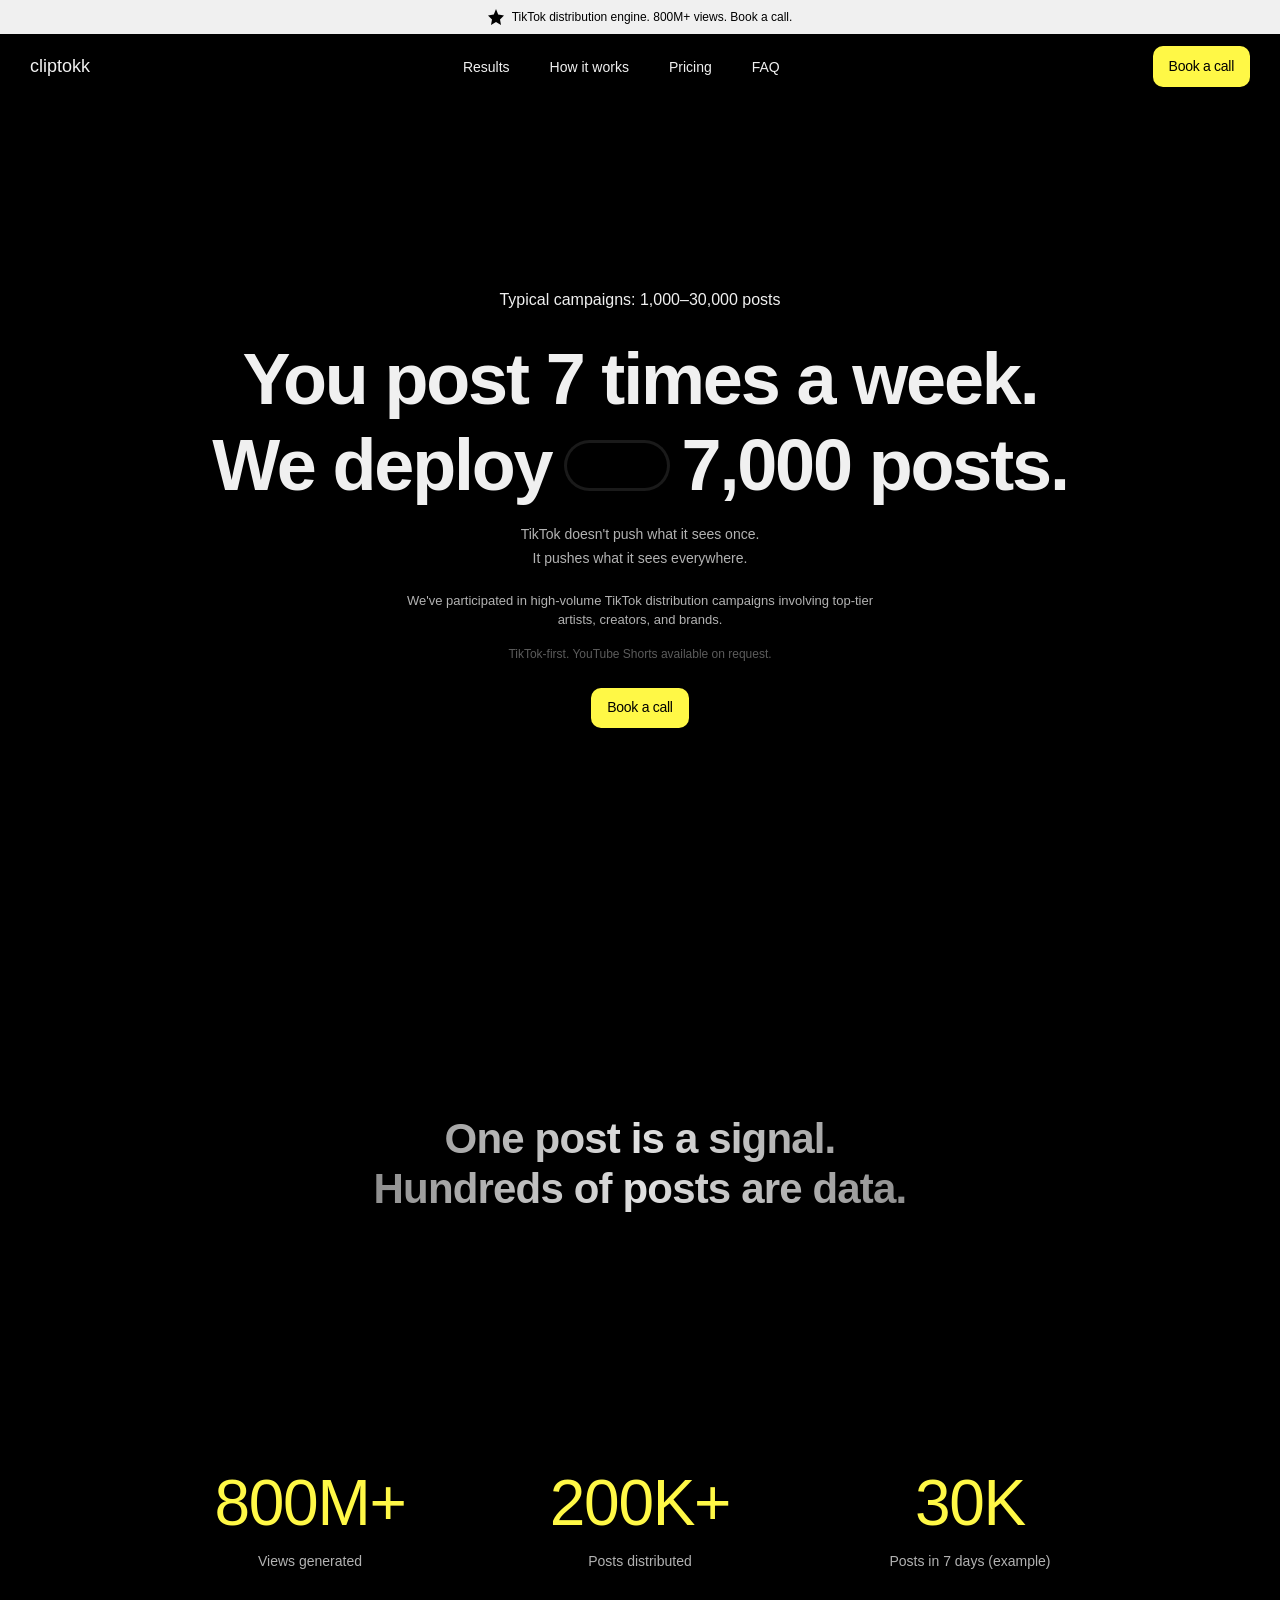
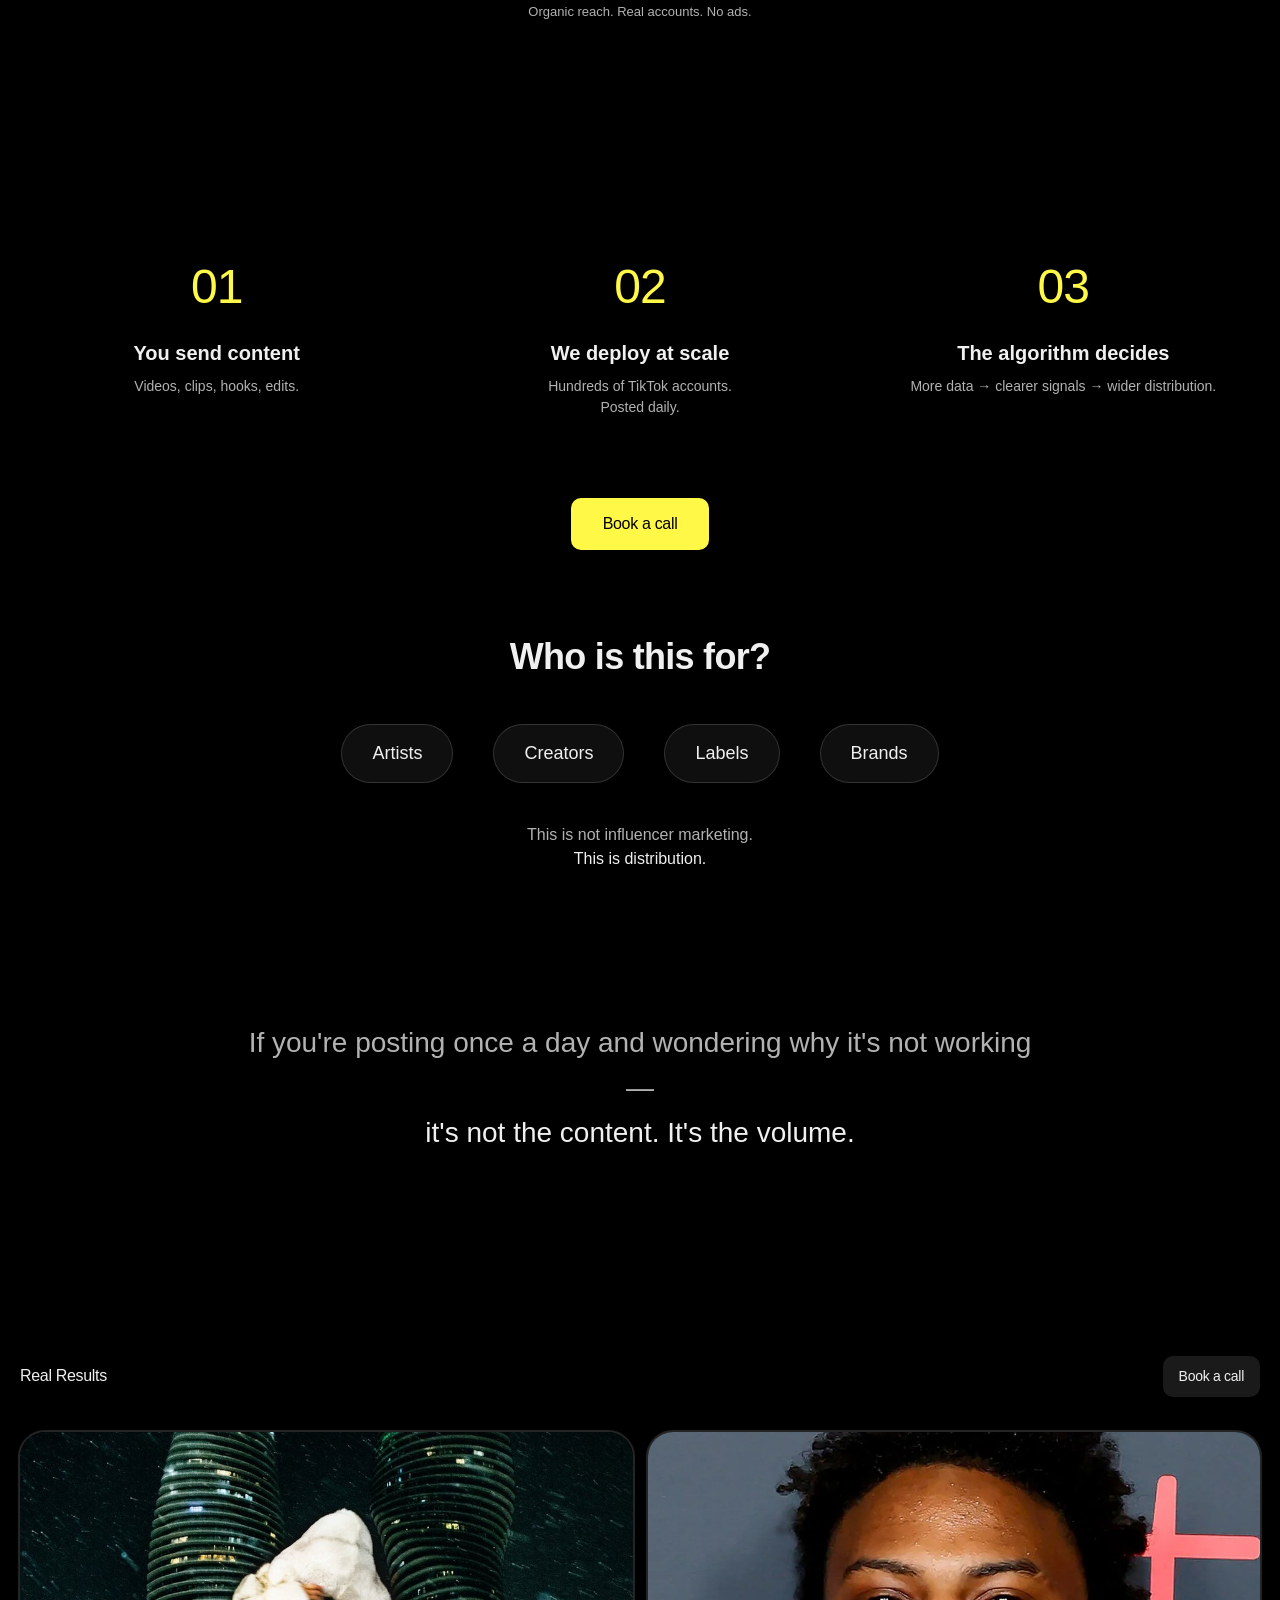
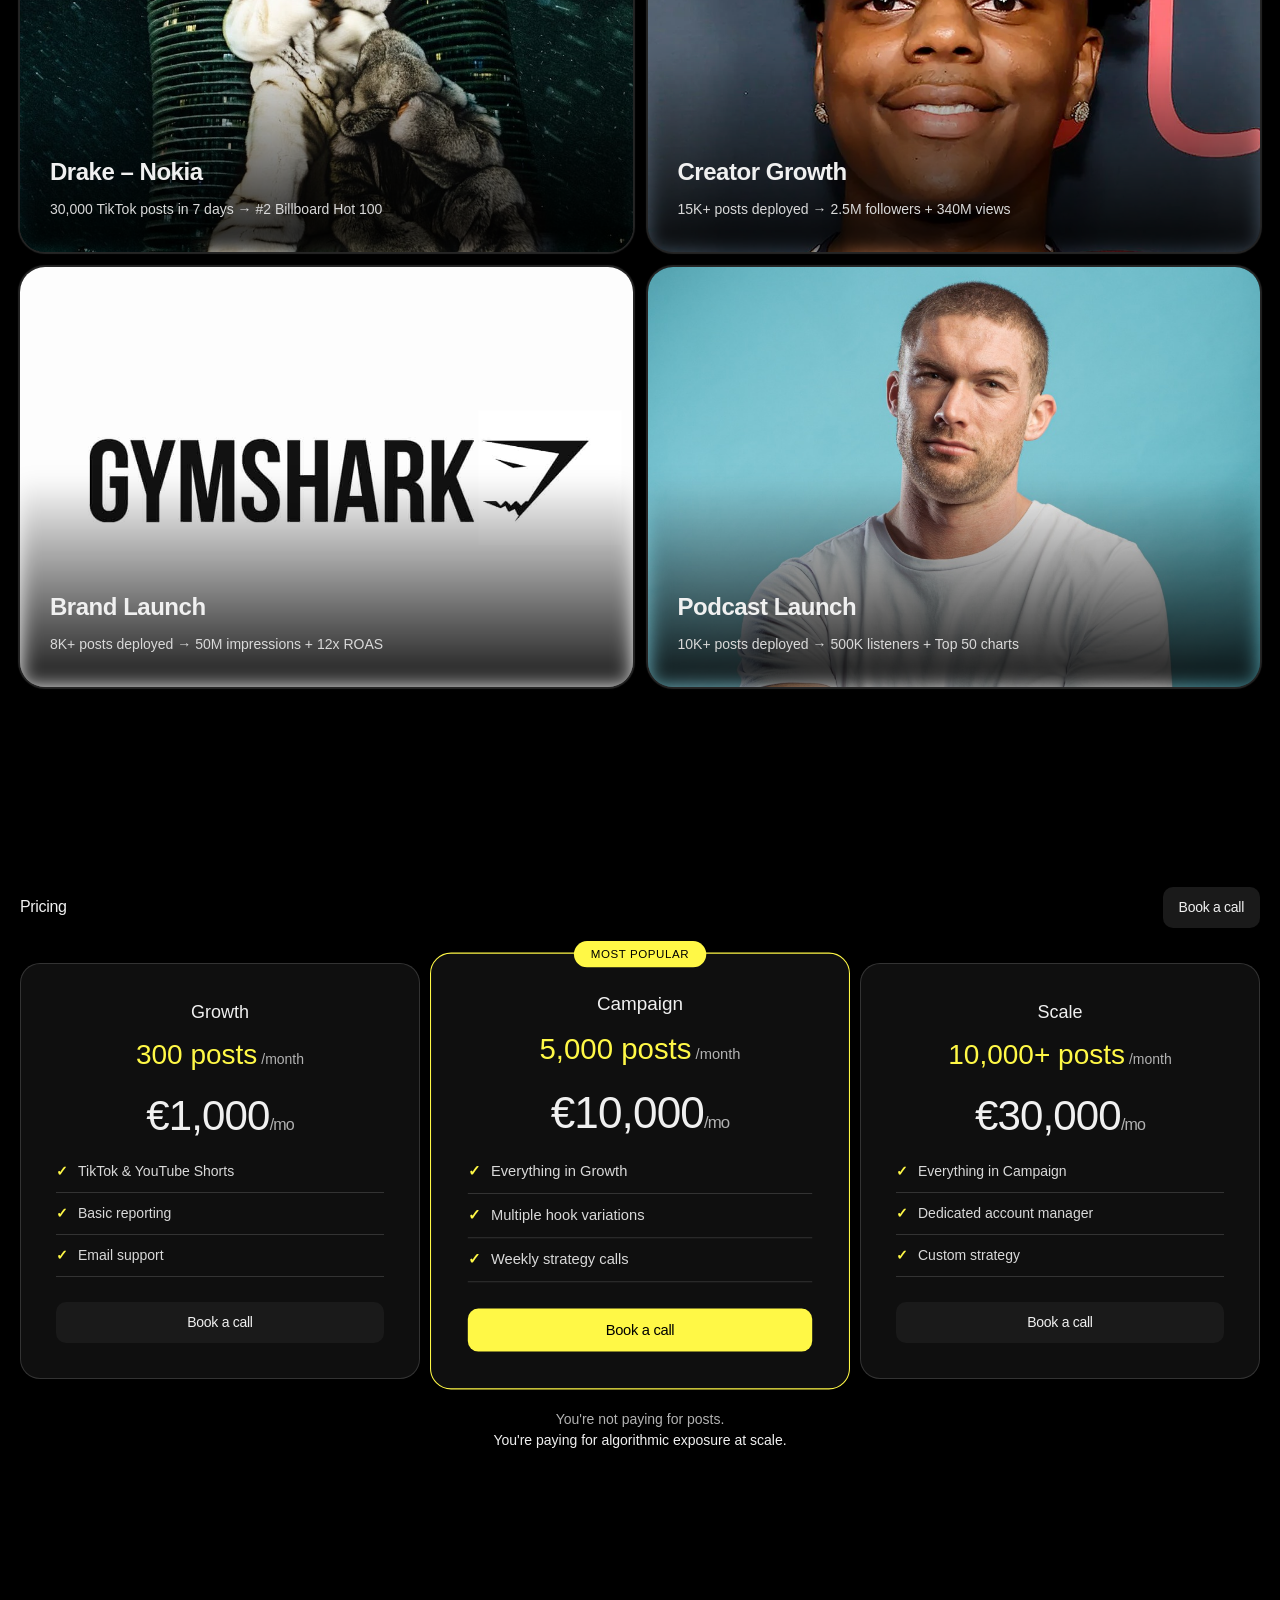
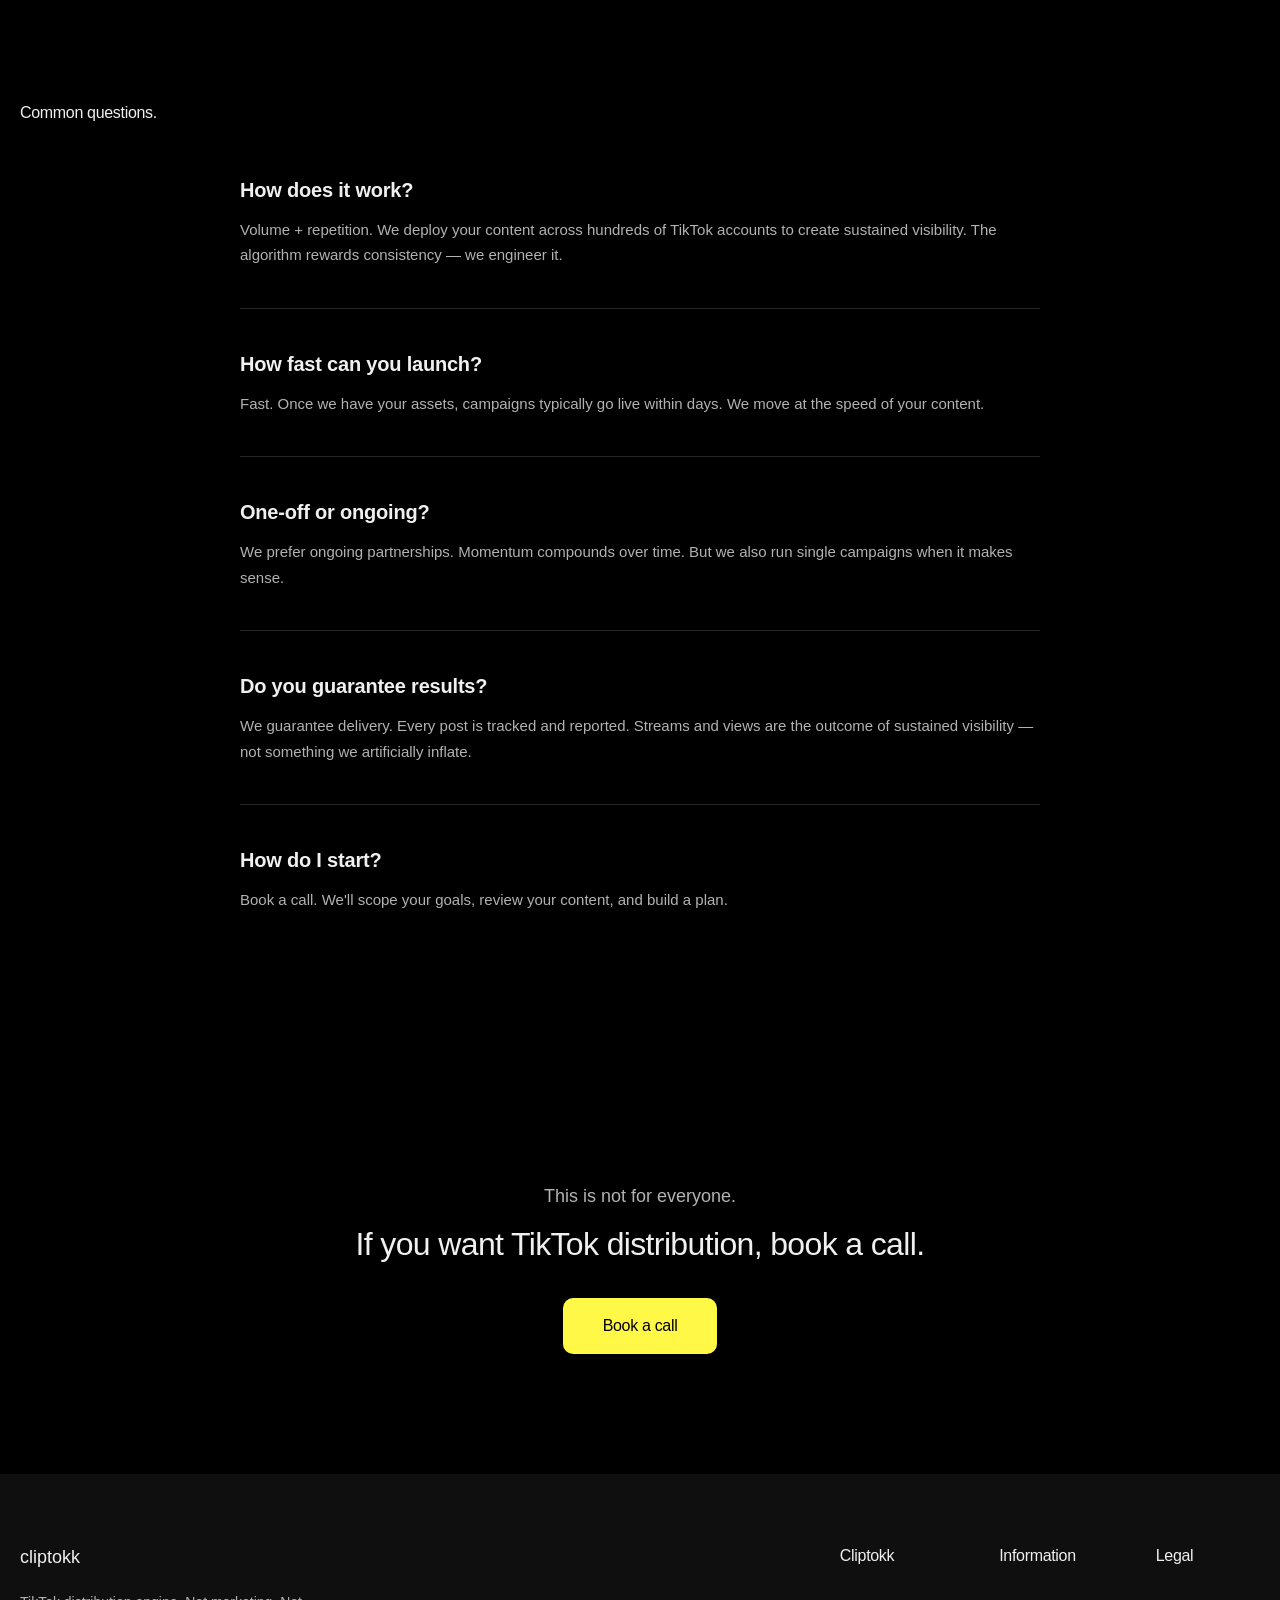
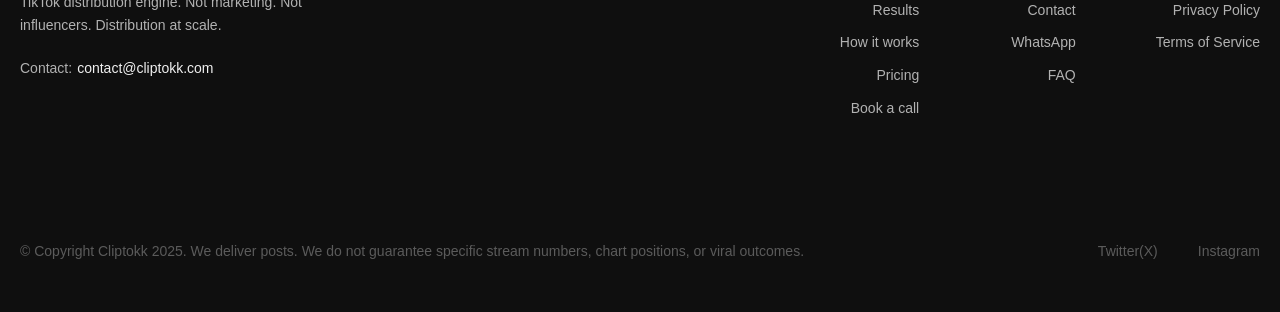
==== index.html @ 8b590173 "Fix z-index issue with Book a Call button overlapping videos Added position: relative and z-index: 1" ====
<!DOCTYPE html>
<html lang="en">
<head>
    <meta charset="UTF-8">
    <meta name="viewport" content="width=device-width, initial-scale=1.0">
    <title>Cliptokk - TikTok Distribution Engine</title>
    <meta name="description" content="Cliptokk is a TikTok distribution engine. Not marketing. Not influencers. Distribution at scale. 200K+ posts distributed, 800M+ views generated.">

    <!-- Fonts - Geist -->
    <style>
        @font-face {
            font-family: "Geist Light";
            src: url("https://framerusercontent.com/assets/ObHd87mRvO85IHJnsf4G2lQNqbM.woff2");
            font-display: swap;
            font-style: normal;
            font-weight: 300
        }
        @font-face {
            font-family: "Geist Regular";
            src: url("https://framerusercontent.com/assets/fmgcvoo7Pvi75XN7wkBOp5g4i4s.woff2");
            font-display: swap;
            font-style: normal;
            font-weight: 400
        }
        @font-face {
            font-family: "Geist SemiBold";
            src: url("https://framerusercontent.com/assets/AsR3mvOFEzx32e1r910gRJOHeyY.woff2");
            font-display: swap;
            font-style: normal;
            font-weight: 600
        }
        @font-face {
            font-family: "Geist Medium";
            src: url("https://framerusercontent.com/assets/dNqH0c4qjo3RGmYZnJknwKtT0.woff2");
            font-display: swap
        }
    </style>

    <style>
        :root {
            --accent: #FFF846;
            --white: #f0f0f0;
            --gray: #b2b2b2;
            --gray-light: #d9d9d9;
            --gray-dark: #5b5b5b;
            --dark: #000;
            --dark-card: #0f0f0f;
            --dark-nav: rgba(31, 31, 31, 0.6);
            --dark-border: rgba(255, 255, 255, 0.15);
            --dark-hover: #1a1a1a;
        }

        * {
            margin: 0;
            padding: 0;
            box-sizing: border-box;
        }

        html {
            scroll-behavior: smooth;
        }

        body {
            font-family: "Geist Regular", -apple-system, BlinkMacSystemFont, sans-serif;
            background-color: var(--dark);
            color: var(--white);
            line-height: 1.5;
            -webkit-font-smoothing: antialiased;
            overflow-x: hidden;
        }

        /* Custom Scrollbar */
        ::-webkit-scrollbar {
            width: 5px;
        }
        ::-webkit-scrollbar-track {
            background: #000;
        }
        ::-webkit-scrollbar-thumb {
            background: var(--accent);
            border-radius: 50px;
        }

        /* Announcement Bar */
        .announcement-bar {
            background-color: var(--white);
            color: var(--dark);
            padding: 8px 20px;
            font-size: 12px;
            text-align: center;
            font-family: "Geist Regular", sans-serif;
            display: flex;
            align-items: center;
            justify-content: center;
            gap: 8px;
            overflow: hidden;
        }
        .announcement-bar svg {
            width: 16px;
            height: 16px;
        }

        /* Navigation */
        .navbar {
            position: fixed;
            top: 0;
            left: 0;
            right: 0;
            z-index: 100;
            background: #000;
        }

        .nav-container {
            display: flex;
            align-items: center;
            justify-content: space-between;
            max-width: 1260px;
            margin: 0 auto;
            padding: 12px 20px;
        }

        .logo {
            display: flex;
            align-items: center;
            gap: 8px;
            text-decoration: none;
            color: var(--white);
            font-family: "Geist SemiBold", sans-serif;
            font-size: 18px;
        }

        .nav-links {
            display: flex;
            align-items: center;
            gap: 8px;
            list-style: none;
        }

        .nav-links a {
            color: var(--white);
            text-decoration: none;
            font-size: 14px;
            font-family: "Geist Regular", sans-serif;
            padding: 8px 16px;
            border-radius: 12px;
            transition: background 0.3s;
        }

        .nav-links a:hover {
            background: rgba(255, 255, 255, 0.1);
        }

        .nav-buttons {
            display: flex;
            gap: 8px;
        }

        .btn {
            display: inline-flex;
            align-items: center;
            justify-content: center;
            gap: 8px;
            padding: 10px 16px;
            border-radius: 10px;
            font-size: 14px;
            font-family: "Geist SemiBold", sans-serif;
            text-decoration: none;
            transition: all 0.3s;
            cursor: pointer;
            border: none;
            letter-spacing: -0.02em;
        }

        .btn-white {
            background: var(--white);
            color: var(--dark);
        }
        .btn-white:hover {
            box-shadow: 0 0 1px 3px rgba(255, 255, 255, 0.3);
        }

        .btn-accent {
            background: var(--accent);
            color: var(--dark);
        }
        .btn-accent:hover {
            box-shadow: 0 0 1px 3px rgba(255, 248, 70, 0.3);
        }

        .btn-dark {
            background: var(--dark-hover);
            color: var(--white);
        }
        .btn-dark:hover {
            box-shadow: 0 0 0 2px rgba(178, 178, 178, 0.2);
        }

        /* Hero Section */
        .hero {
            min-height: 100vh;
            display: flex;
            flex-direction: column;
            align-items: center;
            justify-content: center;
            text-align: center;
            padding: 120px 20px 0;
            position: relative;
            overflow: hidden;
        }

        .hero-bg {
            position: absolute;
            top: 0;
            left: 0;
            right: 0;
            height: 100vh;
            z-index: -1;
            overflow: hidden;
        }

        .hero-bg img {
            width: 100%;
            height: 100%;
            object-fit: cover;
        }

        .hero-badge {
            display: inline-flex;
            align-items: center;
            gap: 8px;
            padding: 8px 16px 10px;
            background: rgba(0, 0, 0, 0.4);
            backdrop-filter: blur(10px);
            -webkit-backdrop-filter: blur(10px);
            border-radius: 50px;
            font-size: 16px;
            font-family: "Geist Light", sans-serif;
            color: var(--white);
            margin-bottom: 20px;
        }

        .hero-title {
            display: flex;
            flex-direction: column;
            align-items: center;
            gap: 10px;
            margin-bottom: 20px;
        }

        .hero-title h1 {
            font-size: clamp(40px, 8vw, 72px);
            font-family: "Geist SemiBold", sans-serif;
            font-weight: 600;
            line-height: 1.05;
            letter-spacing: -0.03em;
            color: var(--white);
        }

        .hero-title-row {
            display: flex;
            align-items: center;
            gap: 15px;
        }

        .hero-image-carousel {
            width: 100px;
            height: 45px;
            border-radius: 50px;
            overflow: hidden;
            box-shadow: 0 0 0 3px rgba(255, 255, 255, 0.1);
            position: relative;
        }

        .hero-image-carousel video {
            width: 100%;
            height: 100%;
            object-fit: cover;
        }

        .hero-description {
            font-size: 14px;
            font-family: "Geist Regular", sans-serif;
            color: var(--gray);
            max-width: 500px;
            line-height: 1.7;
            text-align: center;
            margin-bottom: 20px;
        }

        /* Marquee */
        .marquee-container {
            position: absolute;
            bottom: 0;
            left: 0;
            right: 0;
            height: 140px;
            overflow: hidden;
            mask-image: linear-gradient(to right, transparent 0%, black 12.5%, black 87.5%, transparent 100%);
            -webkit-mask-image: linear-gradient(to right, transparent 0%, black 12.5%, black 87.5%, transparent 100%);
        }

        .marquee {
            display: flex;
            gap: 10px;
            animation: marquee 30s linear infinite;
        }

        .marquee img,
        .marquee video {
            height: 120px;
            width: auto;
            border-radius: 10px;
            flex-shrink: 0;
            object-fit: cover;
        }

        @keyframes marquee {
            0% { transform: translateX(0); }
            100% { transform: translateX(-50%); }
        }

        /* Gradient Text Section */
        .gradient-text-section {
            padding: 180px 20px;
            max-width: 600px;
            margin: 0 auto;
            display: flex;
            flex-direction: column;
            gap: 70px;
        }

        .gradient-text {
            font-size: clamp(24px, 4vw, 34px);
            font-family: "Geist SemiBold", sans-serif;
            font-weight: 600;
            line-height: 1.2;
            letter-spacing: -0.02em;
            text-align: center;
            background: linear-gradient(90deg, rgb(139, 139, 139) 0%, rgb(224, 224, 224) 50%, rgb(139, 139, 139) 100%);
            -webkit-background-clip: text;
            -webkit-text-fill-color: transparent;
            background-clip: text;
            opacity: 0;
            transform: scale(0.9);
            transition: all 0.8s ease-out;
        }

        .gradient-text.visible {
            opacity: 1;
            transform: scale(1);
        }

        /* Sections */
        .section {
            padding: 100px 20px 150px;
            max-width: 1300px;
            margin: 0 auto;
        }

        .section-header {
            display: flex;
            justify-content: space-between;
            align-items: center;
            margin-bottom: 35px;
        }

        .section-title {
            font-size: 16px;
            font-family: "Geist Regular", sans-serif;
            font-weight: 400;
            color: var(--white);
            letter-spacing: -0.02em;
        }

        /* Categories Grid */
        .categories-grid {
            display: grid;
            grid-template-columns: repeat(4, 1fr);
            gap: 15px;
        }

        .category-card {
            background: var(--dark-card);
            border-radius: 15px;
            overflow: hidden;
            border: 1px solid var(--dark-border);
            text-decoration: none;
            color: var(--white);
            transition: all 0.3s;
            box-shadow: 0 0 1px 2px rgba(255, 255, 255, 0.15);
            display: flex;
            flex-direction: column;
        }

        .category-card:hover {
            transform: translateY(-5px);
            box-shadow: 0 20px 40px rgba(0, 0, 0, 0.3), 0 0 1px 2px rgba(255, 255, 255, 0.2);
        }

        .category-image {
            width: 100%;
            aspect-ratio: 4/3;
            object-fit: cover;
        }

        .category-content {
            padding: 20px;
        }

        .category-content h4 {
            font-size: 24px;
            font-family: "Geist Medium", sans-serif;
            font-weight: 400;
            margin-bottom: 8px;
            letter-spacing: -0.02em;
        }

        .category-content p {
            font-size: 14px;
            font-family: "Geist Regular", sans-serif;
            color: var(--gray-light);
            line-height: 1.7;
        }

        /* Collections Grid */
        .collections-grid {
            display: grid;
            grid-template-columns: repeat(2, 1fr);
            gap: 15px;
        }

        .collection-card {
            position: relative;
            border-radius: 25px;
            overflow: hidden;
            height: 420px;
            text-decoration: none;
            color: var(--white);
            box-shadow: 0 0 1px 2px rgba(255, 255, 255, 0.15);
            transition: all 0.3s;
            cursor: pointer;
        }

        .collection-card:hover {
            transform: scale(1.02);
        }

        .collection-card img {
            width: 100%;
            height: 100%;
            object-fit: cover;
        }

        .collection-blur {
            position: absolute;
            bottom: 0;
            left: 0;
            right: 0;
            height: 50%;
            background: linear-gradient(180deg, transparent 0%, rgba(0, 0, 0, 0.9) 100%);
            filter: blur(10px);
        }

        .collection-overlay {
            position: absolute;
            bottom: 0;
            left: 0;
            right: 0;
            padding: 30px;
            z-index: 1;
        }

        .collection-overlay h3 {
            font-size: 24px;
            font-family: "Geist SemiBold", sans-serif;
            font-weight: 600;
            margin-bottom: 8px;
            letter-spacing: -0.02em;
        }

        .collection-overlay p {
            font-size: 14px;
            font-family: "Geist Regular", sans-serif;
            color: var(--gray-light);
            line-height: 1.7;
        }

        .collection-arrow {
            position: absolute;
            top: 20px;
            right: 20px;
            width: 50px;
            height: 50px;
            background: rgba(0, 0, 0, 0.05);
            backdrop-filter: blur(30px);
            -webkit-backdrop-filter: blur(30px);
            border-radius: 50%;
            display: flex;
            align-items: center;
            justify-content: center;
            opacity: 0;
            transform: translateX(-10px);
            transition: all 0.3s;
            z-index: 2;
        }

        .collection-card:hover .collection-arrow {
            opacity: 1;
            transform: translateX(0);
        }

        /* Footer */
        .footer {
            padding: 70px 20px 50px;
            background: #0f0f0f;
        }

        .footer-container {
            max-width: 1260px;
            margin: 0 auto;
        }

        .footer-top {
            display: flex;
            justify-content: space-between;
            flex-wrap: wrap;
            gap: 50px;
            margin-bottom: 120px;
        }

        .footer-brand {
            max-width: 300px;
        }

        .footer-brand p {
            color: var(--gray);
            font-size: 14px;
            font-family: "Geist Regular", sans-serif;
            margin-top: 20px;
            line-height: 1.7;
        }

        .footer-curated {
            display: flex;
            align-items: center;
            gap: 5px;
            margin-top: 20px;
            font-size: 14px;
            color: var(--gray);
        }

        .footer-curated a {
            color: var(--white);
            text-decoration: none;
        }

        .footer-links {
            display: flex;
            gap: 80px;
        }

        .footer-col h5 {
            font-size: 16px;
            font-family: "Geist Regular", sans-serif;
            font-weight: 400;
            margin-bottom: 30px;
            color: var(--white);
            letter-spacing: -0.02em;
        }

        .footer-col ul {
            list-style: none;
            display: flex;
            flex-direction: column;
            align-items: flex-end;
            gap: 8px;
        }

        .footer-col ul a {
            color: var(--gray);
            text-decoration: none;
            font-size: 14px;
            font-family: "Geist Regular", sans-serif;
            transition: color 0.3s;
            line-height: 1.7;
        }

        .footer-col ul a:hover {
            color: var(--white);
        }

        .footer-bottom {
            display: flex;
            justify-content: space-between;
            align-items: center;
            flex-wrap: wrap;
            gap: 20px;
        }

        .footer-bottom p {
            color: var(--gray-dark);
            font-size: 14px;
            font-family: "Geist Regular", sans-serif;
        }

        .social-links {
            display: flex;
            gap: 40px;
        }

        .social-links a {
            color: var(--gray-dark);
            text-decoration: none;
            font-size: 14px;
            font-family: "Geist Regular", sans-serif;
            transition: color 0.3s;
        }

        .social-links a:hover {
            color: var(--white);
        }

        /* Why Volume Section */
        .why-volume {
            text-align: center;
            margin-bottom: 60px;
        }

        .why-title {
            font-size: clamp(28px, 4vw, 42px);
            font-family: "Geist SemiBold", sans-serif;
            color: var(--white);
            margin-bottom: 20px;
            letter-spacing: -0.02em;
        }

        .why-subtitle {
            font-size: 16px;
            font-family: "Geist Regular", sans-serif;
            color: var(--gray);
            max-width: 600px;
            margin: 0 auto;
            line-height: 1.7;
        }

        .process-steps {
            display: grid;
            grid-template-columns: repeat(3, 1fr);
            gap: 30px;
            margin-bottom: 30px;
        }

        .process-step {
            text-align: center;
            padding: 30px;
        }

        .process-number {
            font-size: 48px;
            font-family: "Geist SemiBold", sans-serif;
            color: var(--accent);
            margin-bottom: 15px;
            letter-spacing: -0.02em;
        }

        .process-step h3 {
            font-size: 20px;
            font-family: "Geist SemiBold", sans-serif;
            color: var(--white);
            margin-bottom: 8px;
        }

        .process-step p {
            font-size: 14px;
            font-family: "Geist Regular", sans-serif;
            color: var(--gray);
        }

        .platforms-deliver {
            display: grid;
            grid-template-columns: 1fr 1fr;
            gap: 20px;
            margin-top: 30px;
        }

        .platform-box, .deliver-box {
            background: var(--dark-card);
            border: 1px solid var(--dark-border);
            border-radius: 20px;
            padding: 35px;
        }

        .box-label {
            font-size: 11px;
            font-family: "Geist Medium", sans-serif;
            color: var(--accent);
            text-transform: uppercase;
            letter-spacing: 0.15em;
            margin-bottom: 15px;
        }

        .platform-box h3, .deliver-box h3 {
            font-size: 22px;
            font-family: "Geist SemiBold", sans-serif;
            color: var(--white);
            margin-bottom: 10px;
            letter-spacing: -0.01em;
        }

        .platform-box p {
            font-size: 14px;
            font-family: "Geist Regular", sans-serif;
            color: var(--gray);
        }

        .deliver-items {
            margin-top: 20px;
        }

        .deliver-item {
            padding: 15px 0;
            border-bottom: 1px solid var(--dark-border);
        }

        .deliver-item:last-child {
            border-bottom: none;
        }

        .deliver-item h4 {
            font-size: 16px;
            font-family: "Geist Medium", sans-serif;
            color: var(--white);
            margin-bottom: 5px;
        }

        .deliver-item p {
            font-size: 14px;
            font-family: "Geist Regular", sans-serif;
            color: var(--gray);
        }

        /* Pricing */
        .pricing-grid {
            display: grid;
            grid-template-columns: repeat(3, 1fr);
            gap: 20px;
            align-items: start;
        }

        .pricing-card {
            background: var(--dark-card);
            border: 1px solid var(--dark-border);
            border-radius: 20px;
            padding: 35px;
            text-align: center;
            transition: all 0.3s;
            position: relative;
        }

        .pricing-card.popular {
            border-color: var(--accent);
            transform: scale(1.05);
        }

        .pricing-card.popular::before {
            content: 'Most Popular';
            position: absolute;
            top: -12px;
            left: 50%;
            transform: translateX(-50%);
            background: var(--accent);
            color: var(--dark);
            font-size: 11px;
            font-family: "Geist SemiBold", sans-serif;
            padding: 4px 16px;
            border-radius: 20px;
            text-transform: uppercase;
            letter-spacing: 0.05em;
        }

        .pricing-card:hover {
            transform: translateY(-5px);
        }

        .pricing-card.popular:hover {
            transform: scale(1.05) translateY(-5px);
        }

        .pricing-name {
            font-size: 18px;
            font-family: "Geist Medium", sans-serif;
            color: var(--white);
            margin-bottom: 8px;
        }

        .pricing-price {
            font-size: 42px;
            font-family: "Geist SemiBold", sans-serif;
            color: var(--white);
            letter-spacing: -0.02em;
            margin-bottom: 4px;
        }

        .pricing-price span {
            font-size: 16px;
            color: var(--gray);
        }

        .pricing-posts {
            font-size: 14px;
            font-family: "Geist Regular", sans-serif;
            color: var(--gray);
            margin-bottom: 25px;
        }

        .pricing-features {
            list-style: none;
            margin-bottom: 25px;
            text-align: left;
        }

        .pricing-features li {
            font-size: 14px;
            font-family: "Geist Regular", sans-serif;
            color: var(--gray-light);
            padding: 10px 0;
            border-bottom: 1px solid var(--dark-border);
            display: flex;
            align-items: center;
            gap: 10px;
        }

        .pricing-features li::before {
            content: '✓';
            color: var(--accent);
            font-weight: bold;
        }

        /* FAQ Simple */
        .faq-simple {
            max-width: 800px;
            margin: 0 auto;
            display: flex;
            flex-direction: column;
            gap: 40px;
        }

        .faq-simple-item {
            border-bottom: 1px solid var(--dark-border);
            padding-bottom: 40px;
        }

        .faq-simple-item:last-child {
            border-bottom: none;
        }

        .faq-simple-item h3 {
            font-size: 20px;
            font-family: "Geist SemiBold", sans-serif;
            color: var(--white);
            margin-bottom: 12px;
            letter-spacing: -0.01em;
        }

        .faq-simple-item p {
            font-size: 15px;
            font-family: "Geist Regular", sans-serif;
            color: var(--gray);
            line-height: 1.7;
        }

        /* Modal */
        .modal-overlay {
            position: fixed;
            top: 0;
            left: 0;
            right: 0;
            bottom: 0;
            background: rgba(0, 0, 0, 0.9);
            backdrop-filter: blur(10px);
            -webkit-backdrop-filter: blur(10px);
            z-index: 1000;
            display: flex;
            align-items: center;
            justify-content: center;
            opacity: 0;
            visibility: hidden;
            transition: all 0.3s;
            padding: 20px;
        }

        .modal-overlay.active {
            opacity: 1;
            visibility: visible;
        }

        .modal {
            background: var(--dark-card);
            border: 1px solid var(--dark-border);
            border-radius: 25px;
            max-width: 700px;
            width: 100%;
            max-height: 90vh;
            overflow-y: auto;
            transform: scale(0.9) translateY(20px);
            transition: all 0.3s;
        }

        .modal-overlay.active .modal {
            transform: scale(1) translateY(0);
        }

        .modal-header {
            position: relative;
            height: 250px;
            overflow: hidden;
            border-radius: 25px 25px 0 0;
        }

        .modal-header img {
            width: 100%;
            height: 100%;
            object-fit: cover;
        }

        .modal-header::after {
            content: '';
            position: absolute;
            bottom: 0;
            left: 0;
            right: 0;
            height: 100px;
            background: linear-gradient(180deg, transparent 0%, var(--dark-card) 100%);
        }

        .modal-close {
            position: absolute;
            top: 20px;
            right: 20px;
            width: 40px;
            height: 40px;
            background: rgba(0, 0, 0, 0.5);
            backdrop-filter: blur(10px);
            -webkit-backdrop-filter: blur(10px);
            border: none;
            border-radius: 50%;
            color: var(--white);
            font-size: 24px;
            cursor: pointer;
            display: flex;
            align-items: center;
            justify-content: center;
            transition: all 0.3s;
            z-index: 10;
        }

        .modal-close:hover {
            background: rgba(255, 255, 255, 0.2);
        }

        .modal-content {
            padding: 30px 40px 40px;
        }

        .modal-category {
            font-size: 12px;
            font-family: "Geist Medium", sans-serif;
            color: var(--accent);
            text-transform: uppercase;
            letter-spacing: 0.1em;
            margin-bottom: 10px;
        }

        .modal-title {
            font-size: 32px;
            font-family: "Geist SemiBold", sans-serif;
            color: var(--white);
            margin-bottom: 20px;
            letter-spacing: -0.02em;
        }

        .modal-stats {
            display: grid;
            grid-template-columns: repeat(3, 1fr);
            gap: 20px;
            margin-bottom: 30px;
            padding: 25px;
            background: rgba(255, 255, 255, 0.03);
            border-radius: 15px;
            border: 1px solid var(--dark-border);
        }

        .modal-stat {
            text-align: center;
        }

        .modal-stat-value {
            font-size: 28px;
            font-family: "Geist SemiBold", sans-serif;
            color: var(--accent);
            margin-bottom: 5px;
        }

        .modal-stat-label {
            font-size: 12px;
            font-family: "Geist Regular", sans-serif;
            color: var(--gray);
        }

        .modal-section {
            margin-bottom: 25px;
        }

        .modal-section h4 {
            font-size: 16px;
            font-family: "Geist SemiBold", sans-serif;
            color: var(--white);
            margin-bottom: 12px;
        }

        .modal-section p {
            font-size: 14px;
            font-family: "Geist Regular", sans-serif;
            color: var(--gray-light);
            line-height: 1.8;
        }

        .modal-section ul {
            list-style: none;
            padding: 0;
        }

        .modal-section ul li {
            font-size: 14px;
            font-family: "Geist Regular", sans-serif;
            color: var(--gray-light);
            padding: 8px 0;
            padding-left: 20px;
            position: relative;
        }

        .modal-section ul li::before {
            content: '→';
            position: absolute;
            left: 0;
            color: var(--accent);
        }

        .modal-cta {
            display: flex;
            gap: 15px;
            margin-top: 30px;
        }

        .modal-cta .btn {
            flex: 1;
            justify-content: center;
        }

        /* Responsive */
        @media (max-width: 1024px) {
            .categories-grid {
                grid-template-columns: repeat(2, 1fr);
            }
            .collections-grid {
                grid-template-columns: 1fr;
            }
            .collection-card {
                height: 350px;
            }
            .nav-links {
                display: none;
            }
            .pricing-grid {
                grid-template-columns: 1fr;
                max-width: 400px;
                margin: 0 auto;
            }
            .pricing-card.popular {
                transform: none;
            }
            .pricing-card.popular:hover {
                transform: translateY(-5px);
            }
        }

        @media (max-width: 768px) {
            .hero-title h1 {
                font-size: 36px;
            }
            .hero-title-row {
                flex-direction: column;
            }
            .categories-grid {
                grid-template-columns: 1fr;
            }
            .footer-top {
                flex-direction: column;
            }
            .footer-links {
                flex-wrap: wrap;
                gap: 40px;
            }
            .footer-col ul {
                align-items: flex-start;
            }
            .section-header {
                flex-direction: column;
                align-items: flex-start;
                gap: 15px;
            }
            .announcement-bar {
                font-size: 11px;
            }
            .process-steps {
                grid-template-columns: 1fr;
                gap: 20px;
            }
            .platforms-deliver {
                grid-template-columns: 1fr;
            }
        }
    </style>
</head>
<body>
    <!-- Announcement Bar -->
    <div class="announcement-bar">
        <svg viewBox="0 0 16 16" fill="currentColor">
            <path d="M8 0L10.2 5.5L16 6.5L12 10.5L13 16L8 13L3 16L4 10.5L0 6.5L5.8 5.5L8 0Z"/>
        </svg>
        <span>TikTok distribution engine. 800M+ views. Book a call.</span>
    </div>

    <!-- Navigation -->
    <nav class="navbar">
        <div class="nav-container">
            <a href="/" class="logo">
                cliptokk
            </a>
            <ul class="nav-links">
                <li><a href="#results">Results</a></li>
                <li><a href="#how-it-works">How it works</a></li>
                <li><a href="#pricing">Pricing</a></li>
                <li><a href="#faq">FAQ</a></li>
            </ul>
            <div class="nav-buttons">
                <a href="https://calendly.com/featurigo/30min" target="_blank" class="btn btn-accent">Book a call</a>
            </div>
        </div>
    </nav>

    <!-- Hero Section -->
    <section class="hero">
        <div class="hero-bg">
            <img src="https://framerusercontent.com/images/HeBZhwOVxQyFU36pkfQyEMExIOg.png" alt="Background gradient">
        </div>

        <div class="hero-badge">Typical campaigns: 1,000–30,000 posts</div>

        <div class="hero-title">
            <h1>You post 7 times a week.</h1>
            <div class="hero-title-row">
                <h1>We deploy</h1>
                <div class="hero-image-carousel">
                    <video src="videos/video27.mp4" autoplay loop muted playsinline></video>
                </div>
                <h1>7,000 posts.</h1>
            </div>
        </div>

        <p class="hero-description">TikTok doesn't push what it sees once.<br>It pushes what it sees everywhere.</p>

        <p class="hero-proof" style="font-size: 13px; color: var(--gray); max-width: 500px; text-align: center; margin-bottom: 15px;">We've participated in high-volume TikTok distribution campaigns involving top-tier artists, creators, and brands.</p>

        <p style="font-size: 12px; color: var(--gray-dark); margin-bottom: 25px;">TikTok-first. YouTube Shorts available on request.</p>

        <a href="https://calendly.com/featurigo/30min" target="_blank" class="btn btn-accent" style="height: 40px; margin-bottom: 80px; position: relative; z-index: 10;">
            Book a call
        </a>

        <div class="marquee-container">
            <div class="marquee">
                <video src="videos/video25.mp4" autoplay loop muted playsinline></video>
                <video src="videos/video26.mp4" autoplay loop muted playsinline></video>
                <video src="videos/video27.mp4" autoplay loop muted playsinline></video>
                <video src="videos/video28.mp4" autoplay loop muted playsinline></video>
                <video src="videos/video29.mp4" autoplay loop muted playsinline></video>
                <video src="videos/video30.mp4" autoplay loop muted playsinline></video>
                <video src="videos/video31.mp4" autoplay loop muted playsinline></video>
                <video src="videos/video35.mp4" autoplay loop muted playsinline></video>
                <video src="videos/video36.mp4" autoplay loop muted playsinline></video>
                <video src="videos/video38.mp4" autoplay loop muted playsinline></video>
                <video src="videos/video39.mp4" autoplay loop muted playsinline></video>
                <!-- Duplicate for seamless loop -->
                <video src="videos/video25.mp4" autoplay loop muted playsinline></video>
                <video src="videos/video26.mp4" autoplay loop muted playsinline></video>
                <video src="videos/video27.mp4" autoplay loop muted playsinline></video>
                <video src="videos/video28.mp4" autoplay loop muted playsinline></video>
                <video src="videos/video29.mp4" autoplay loop muted playsinline></video>
                <video src="videos/video30.mp4" autoplay loop muted playsinline></video>
                <video src="videos/video31.mp4" autoplay loop muted playsinline></video>
                <video src="videos/video35.mp4" autoplay loop muted playsinline></video>
                <video src="videos/video36.mp4" autoplay loop muted playsinline></video>
                <video src="videos/video38.mp4" autoplay loop muted playsinline></video>
                <video src="videos/video39.mp4" autoplay loop muted playsinline></video>
            </div>
        </div>
    </section>

    <!-- Gradient Text Section -->
    <section class="gradient-text-section">
        <h2 class="gradient-text" style="font-size: clamp(28px, 5vw, 42px);">One post is a signal.<br>Hundreds of posts are data.</h2>
    </section>

    <!-- Stats Section -->
    <section class="stats-section" style="padding: 60px 20px 100px; max-width: 1000px; margin: 0 auto;">
        <div class="stats-grid" style="display: grid; grid-template-columns: repeat(3, 1fr); gap: 30px; text-align: center;">
            <div class="stat-item">
                <div style="font-size: clamp(42px, 6vw, 64px); font-family: 'Geist SemiBold', sans-serif; color: var(--accent); letter-spacing: -0.02em;">800M+</div>
                <div style="font-size: 14px; color: var(--gray); font-family: 'Geist Regular', sans-serif;">Views generated</div>
            </div>
            <div class="stat-item">
                <div style="font-size: clamp(42px, 6vw, 64px); font-family: 'Geist SemiBold', sans-serif; color: var(--accent); letter-spacing: -0.02em;">200K+</div>
                <div style="font-size: 14px; color: var(--gray); font-family: 'Geist Regular', sans-serif;">Posts distributed</div>
            </div>
            <div class="stat-item">
                <div style="font-size: clamp(42px, 6vw, 64px); font-family: 'Geist SemiBold', sans-serif; color: var(--accent); letter-spacing: -0.02em;">30K</div>
                <div style="font-size: 14px; color: var(--gray); font-family: 'Geist Regular', sans-serif;">Posts in 7 days (example)</div>
            </div>
        </div>
        <p style="text-align: center; margin-top: 30px; font-size: 13px; color: var(--gray);">Organic reach. Real accounts. No ads.</p>
    </section>

    <!-- How It Works Section -->
    <section class="section" style="padding-bottom: 50px;">
        <div class="process-steps">
            <div class="process-step">
                <div class="process-number">01</div>
                <h3>You send content</h3>
                <p>Videos, clips, hooks, edits.</p>
            </div>
            <div class="process-step">
                <div class="process-number">02</div>
                <h3>We deploy at scale</h3>
                <p>Hundreds of TikTok accounts.<br>Posted daily.</p>
            </div>
            <div class="process-step">
                <div class="process-number">03</div>
                <h3>The algorithm decides</h3>
                <p>More data → clearer signals → wider distribution.</p>
            </div>
        </div>

        <div style="text-align: center; margin: 50px 0;">
            <a href="https://calendly.com/featurigo/30min" target="_blank" class="btn btn-accent" style="padding: 14px 32px; font-size: 16px;">Book a call</a>
        </div>

        <!-- Pour Qui Section -->
        <div class="pour-qui" style="margin-top: 80px; text-align: center;">
            <h2 style="font-size: clamp(24px, 4vw, 36px); font-family: 'Geist SemiBold', sans-serif; color: var(--white); margin-bottom: 40px; letter-spacing: -0.02em;">Who is this for?</h2>
            <div style="display: flex; justify-content: center; gap: 40px; flex-wrap: wrap; margin-bottom: 40px;">
                <div style="font-size: 18px; font-family: 'Geist Medium', sans-serif; color: var(--white); padding: 15px 30px; background: var(--dark-card); border: 1px solid var(--dark-border); border-radius: 50px;">Artists</div>
                <div style="font-size: 18px; font-family: 'Geist Medium', sans-serif; color: var(--white); padding: 15px 30px; background: var(--dark-card); border: 1px solid var(--dark-border); border-radius: 50px;">Creators</div>
                <div style="font-size: 18px; font-family: 'Geist Medium', sans-serif; color: var(--white); padding: 15px 30px; background: var(--dark-card); border: 1px solid var(--dark-border); border-radius: 50px;">Labels</div>
                <div style="font-size: 18px; font-family: 'Geist Medium', sans-serif; color: var(--white); padding: 15px 30px; background: var(--dark-card); border: 1px solid var(--dark-border); border-radius: 50px;">Brands</div>
            </div>
            <p style="font-size: 16px; font-family: 'Geist Regular', sans-serif; color: var(--gray);">This is not influencer marketing.<br><span style="color: var(--white);">This is distribution.</span></p>
        </div>
    </section>

    <!-- Polarizing Statement -->
    <section id="how-it-works" class="section" style="padding: 100px 20px;">
        <div style="max-width: 800px; margin: 0 auto; text-align: center;">
            <p style="font-size: clamp(20px, 3vw, 28px); font-family: 'Geist Regular', sans-serif; color: var(--gray); line-height: 1.6;">If you're posting once a day and wondering why it's not working —<br><span style="color: var(--white); font-family: 'Geist SemiBold', sans-serif;">it's not the content. It's the volume.</span></p>
        </div>
    </section>

    <!-- Results Section -->
    <section id="results" class="section">
        <div class="section-header">
            <h2 class="section-title">Real Results</h2>
            <a href="https://calendly.com/featurigo/30min" target="_blank" class="btn btn-dark">Book a call</a>
        </div>
        <div class="collections-grid">
            <div class="collection-card" data-modal="modal-music">
                <img src="images/drakus.jpeg" alt="Drake - Nokia Campaign">
                <div class="collection-blur"></div>
                <div class="collection-overlay">
                    <h3>Drake – Nokia</h3>
                    <p>30,000 TikTok posts in 7 days → #2 Billboard Hot 100</p>
                </div>
                <div class="collection-arrow">
                    <svg width="27" height="21" viewBox="0 0 27 21" fill="var(--white)">
                        <path d="M16 1L25 10.5L16 20M25 10.5H1"/>
                    </svg>
                </div>
            </div>
            <div class="collection-card" data-modal="modal-creators">
                <img src="images/ishowspeed.webp" alt="IShowSpeed - Creator Growth">
                <div class="collection-blur"></div>
                <div class="collection-overlay">
                    <h3>Creator Growth</h3>
                    <p>15K+ posts deployed → 2.5M followers + 340M views</p>
                </div>
                <div class="collection-arrow">
                    <svg width="27" height="21" viewBox="0 0 27 21" fill="var(--white)">
                        <path d="M16 1L25 10.5L16 20M25 10.5H1"/>
                    </svg>
                </div>
            </div>
            <div class="collection-card" data-modal="modal-brands">
                <img src="images/gymshark.jpg" alt="Gymshark - Brand Campaign">
                <div class="collection-blur"></div>
                <div class="collection-overlay">
                    <h3>Brand Launch</h3>
                    <p>8K+ posts deployed → 50M impressions + 12x ROAS</p>
                </div>
                <div class="collection-arrow">
                    <svg width="27" height="21" viewBox="0 0 27 21" fill="var(--white)">
                        <path d="M16 1L25 10.5L16 20M25 10.5H1"/>
                    </svg>
                </div>
            </div>
            <div class="collection-card" data-modal="modal-podcasts">
                <img src="images/podcast.jpg" alt="Podcast Launch">
                <div class="collection-blur"></div>
                <div class="collection-overlay">
                    <h3>Podcast Launch</h3>
                    <p>10K+ posts deployed → 500K listeners + Top 50 charts</p>
                </div>
                <div class="collection-arrow">
                    <svg width="27" height="21" viewBox="0 0 27 21" fill="var(--white)">
                        <path d="M16 1L25 10.5L16 20M25 10.5H1"/>
                    </svg>
                </div>
            </div>
        </div>
    </section>

    <!-- Pricing Section -->
    <section id="pricing" class="section" style="padding-top: 50px;">
        <div class="section-header">
            <h2 class="section-title">Pricing</h2>
            <a href="https://calendly.com/featurigo/30min" target="_blank" class="btn btn-dark">Book a call</a>
        </div>
        <div class="pricing-grid">
            <div class="pricing-card">
                <div class="pricing-name">Growth</div>
                <div class="pricing-posts" style="font-size: 28px; font-family: 'Geist SemiBold', sans-serif; color: var(--accent); margin-bottom: 8px;">300 posts<span style="font-size: 14px; color: var(--gray);"> /month</span></div>
                <div class="pricing-price">€1,000<span>/mo</span></div>
                <ul class="pricing-features">
                    <li>TikTok & YouTube Shorts</li>
                    <li>Basic reporting</li>
                    <li>Email support</li>
                </ul>
                <a href="https://calendly.com/featurigo/30min" target="_blank" class="btn btn-dark" style="width: 100%;">Book a call</a>
            </div>
            <div class="pricing-card popular">
                <div class="pricing-name">Campaign</div>
                <div class="pricing-posts" style="font-size: 28px; font-family: 'Geist SemiBold', sans-serif; color: var(--accent); margin-bottom: 8px;">5,000 posts<span style="font-size: 14px; color: var(--gray);"> /month</span></div>
                <div class="pricing-price">€10,000<span>/mo</span></div>
                <ul class="pricing-features">
                    <li>Everything in Growth</li>
                    <li>Multiple hook variations</li>
                    <li>Weekly strategy calls</li>
                </ul>
                <a href="https://calendly.com/featurigo/30min" target="_blank" class="btn btn-accent" style="width: 100%;">Book a call</a>
            </div>
            <div class="pricing-card">
                <div class="pricing-name">Scale</div>
                <div class="pricing-posts" style="font-size: 28px; font-family: 'Geist SemiBold', sans-serif; color: var(--accent); margin-bottom: 8px;">10,000+ posts<span style="font-size: 14px; color: var(--gray);"> /month</span></div>
                <div class="pricing-price">€30,000<span>/mo</span></div>
                <ul class="pricing-features">
                    <li>Everything in Campaign</li>
                    <li>Dedicated account manager</li>
                    <li>Custom strategy</li>
                </ul>
                <a href="https://calendly.com/featurigo/30min" target="_blank" class="btn btn-dark" style="width: 100%;">Book a call</a>
            </div>
        </div>
        <p style="text-align: center; margin-top: 30px; font-size: 14px; color: var(--gray); max-width: 500px; margin-left: auto; margin-right: auto;">You're not paying for posts.<br><span style="color: var(--white);">You're paying for algorithmic exposure at scale.</span></p>
    </section>

    <!-- FAQ Section -->
    <section id="faq" class="section">
        <div class="section-header" style="margin-bottom: 50px;">
            <h2 class="section-title">Common questions.</h2>
        </div>
        <div class="faq-simple">
            <div class="faq-simple-item">
                <h3>How does it work?</h3>
                <p>Volume + repetition. We deploy your content across hundreds of TikTok accounts to create sustained visibility. The algorithm rewards consistency — we engineer it.</p>
            </div>
            <div class="faq-simple-item">
                <h3>How fast can you launch?</h3>
                <p>Fast. Once we have your assets, campaigns typically go live within days. We move at the speed of your content.</p>
            </div>
            <div class="faq-simple-item">
                <h3>One-off or ongoing?</h3>
                <p>We prefer ongoing partnerships. Momentum compounds over time. But we also run single campaigns when it makes sense.</p>
            </div>
            <div class="faq-simple-item">
                <h3>Do you guarantee results?</h3>
                <p>We guarantee delivery. Every post is tracked and reported. Streams and views are the outcome of sustained visibility — not something we artificially inflate.</p>
            </div>
            <div class="faq-simple-item">
                <h3>How do I start?</h3>
                <p>Book a call. We'll scope your goals, review your content, and build a plan.</p>
            </div>
        </div>
    </section>

    <!-- Final CTA -->
    <section class="section" style="padding: 80px 20px 120px;">
        <div style="max-width: 600px; margin: 0 auto; text-align: center;">
            <p style="font-size: 18px; font-family: 'Geist Regular', sans-serif; color: var(--gray); margin-bottom: 10px;">This is not for everyone.</p>
            <p style="font-size: clamp(24px, 4vw, 32px); font-family: 'Geist SemiBold', sans-serif; color: var(--white); margin-bottom: 30px; letter-spacing: -0.02em;">If you want TikTok distribution, book a call.</p>
            <a href="https://calendly.com/featurigo/30min" target="_blank" class="btn btn-accent" style="padding: 16px 40px; font-size: 16px;">Book a call</a>
        </div>
    </section>

    <!-- Footer -->
    <footer class="footer">
        <div class="footer-container">
            <div class="footer-top">
                <div class="footer-brand">
                    <a href="/" class="logo">
                        cliptokk
                    </a>
                    <p>TikTok distribution engine. Not marketing. Not influencers. Distribution at scale.</p>
                    <div class="footer-curated">
                        Contact: <a href="mailto:contact@cliptokk.com">contact@cliptokk.com</a>
                    </div>
                </div>
                <div class="footer-links">
                    <div class="footer-col">
                        <h5>Cliptokk</h5>
                        <ul>
                            <li><a href="#results">Results</a></li>
                            <li><a href="#how-it-works">How it works</a></li>
                            <li><a href="#pricing">Pricing</a></li>
                            <li><a href="https://calendly.com/featurigo/30min" target="_blank">Book a call</a></li>
                        </ul>
                    </div>
                    <div class="footer-col">
                        <h5>Information</h5>
                        <ul>
                            <li><a href="#">Contact</a></li>
                            <li><a href="#">WhatsApp</a></li>
                            <li><a href="#faq">FAQ</a></li>
                        </ul>
                    </div>
                    <div class="footer-col">
                        <h5>Legal</h5>
                        <ul>
                            <li><a href="privacy.html">Privacy Policy</a></li>
                            <li><a href="terms.html">Terms of Service</a></li>
                        </ul>
                    </div>
                </div>
            </div>
            <div class="footer-bottom">
                <p>&copy; Copyright Cliptokk 2025. We deliver posts. We do not guarantee specific stream numbers, chart positions, or viral outcomes.</p>
                <div class="social-links">
                    <a href="https://twitter.com/cliptokk" target="_blank">Twitter(X)</a>
                    <a href="https://www.instagram.com/cliptokk" target="_blank">Instagram</a>
                </div>
            </div>
        </div>
    </footer>

    <!-- Case Study Modals -->
    <div class="modal-overlay" id="modal-music">
        <div class="modal">
            <div class="modal-header">
                <img src="images/drakus.jpeg" alt="Drake - Nokia Campaign">
                <button class="modal-close">&times;</button>
            </div>
            <div class="modal-content">
                <div class="modal-category">Case Study - Music</div>
                <h3 class="modal-title">Drake "Nokia" - #2 Billboard Hot 100</h3>

                <div class="modal-stats">
                    <div class="modal-stat">
                        <div class="modal-stat-value">#2</div>
                        <div class="modal-stat-label">Billboard Hot 100</div>
                    </div>
                    <div class="modal-stat">
                        <div class="modal-stat-value">1</div>
                        <div class="modal-stat-label">Week</div>
                    </div>
                    <div class="modal-stat">
                        <div class="modal-stat-value">30K</div>
                        <div class="modal-stat-label">Posts Published</div>
                    </div>
                </div>

                <div class="modal-section">
                    <h4>The Track</h4>
                    <p>"Nokia" is a song by Canadian rapper Drake from his collaborative studio album with PartyNextDoor entitled "Some Sexy Songs 4 U". Written by Drake and produced by Paul Omar "Elkan" Agyei, it was released on February 14, 2025, by Santa Anna Label Group, OVO Sound and Republic Records.</p>
                </div>

                <div class="modal-section">
                    <h4>Our Approach</h4>
                    <ul>
                        <li>Distributed 30,000 posts in just 1 week across TikTok and YouTube Shorts</li>
                        <li>Created viral moments with multiple hook variations</li>
                        <li>Targeted key markets in North America, UK, Australia and New Zealand</li>
                        <li>Coordinated massive push around the single release</li>
                    </ul>
                </div>

                <div class="modal-section">
                    <h4>The Results</h4>
                    <p>"Nokia" peaked at number five on the Canadian Hot 100 and number two on the Billboard Hot 100 on April 19, 2025. Outside of North America, "Nokia" peaked within the top ten of the charts in Australia, New Zealand, and the United Kingdom. It impacted contemporary hit radio as the album's second single on March 11, 2025.</p>
                </div>

                <div class="modal-cta">
                    <a href="https://calendly.com/featurigo/30min" target="_blank" class="btn btn-accent">Book a call</a>
                    <a href="#pricing" class="btn btn-dark">View pricing</a>
                </div>
            </div>
        </div>
    </div>

    <div class="modal-overlay" id="modal-creators">
        <div class="modal">
            <div class="modal-header">
                <img src="images/ishowspeed.webp" alt="IShowSpeed - Creator Growth">
                <button class="modal-close">&times;</button>
            </div>
            <div class="modal-content">
                <div class="modal-category">Case Study - Creators</div>
                <h3 class="modal-title">2.5M New Followers + 340M Views</h3>

                <div class="modal-stats">
                    <div class="modal-stat">
                        <div class="modal-stat-value">2.5M</div>
                        <div class="modal-stat-label">New Followers</div>
                    </div>
                    <div class="modal-stat">
                        <div class="modal-stat-value">340M</div>
                        <div class="modal-stat-label">Total Views</div>
                    </div>
                    <div class="modal-stat">
                        <div class="modal-stat-value">15K+</div>
                        <div class="modal-stat-label">Posts Published</div>
                    </div>
                </div>

                <div class="modal-section">
                    <h4>The Challenge</h4>
                    <p>A content creator had hit a growth plateau. Despite creating quality content, their reach was stagnating and new audience acquisition had slowed significantly.</p>
                </div>

                <div class="modal-section">
                    <h4>Our Approach</h4>
                    <ul>
                        <li>Repurposed existing content into multiple short-form formats</li>
                        <li>Distributed across a network of themed accounts</li>
                        <li>A/B tested thumbnails, captions, and hooks</li>
                        <li>Created viral moments through coordinated posting</li>
                    </ul>
                </div>

                <div class="modal-section">
                    <h4>The Results</h4>
                    <p>The creator gained 2.5 million new followers across platforms and accumulated over 340 million views. Their main account now benefits from increased algorithmic reach and brand deal opportunities have multiplied.</p>
                </div>

                <div class="modal-cta">
                    <a href="https://calendly.com/featurigo/30min" target="_blank" class="btn btn-accent">Book a call</a>
                    <a href="#pricing" class="btn btn-dark">View pricing</a>
                </div>
            </div>
        </div>
    </div>

    <div class="modal-overlay" id="modal-brands">
        <div class="modal">
            <div class="modal-header">
                <img src="images/gymshark.jpg" alt="Gymshark - Brand Campaign">
                <button class="modal-close">&times;</button>
            </div>
            <div class="modal-content">
                <div class="modal-category">Case Study - Brands</div>
                <h3 class="modal-title">12x ROAS with 50M Impressions</h3>

                <div class="modal-stats">
                    <div class="modal-stat">
                        <div class="modal-stat-value">12x</div>
                        <div class="modal-stat-label">Return on Ad Spend</div>
                    </div>
                    <div class="modal-stat">
                        <div class="modal-stat-value">50M</div>
                        <div class="modal-stat-label">Impressions</div>
                    </div>
                    <div class="modal-stat">
                        <div class="modal-stat-value">8K+</div>
                        <div class="modal-stat-label">Posts Published</div>
                    </div>
                </div>

                <div class="modal-section">
                    <h4>The Challenge</h4>
                    <p>A D2C brand was spending heavily on paid ads with diminishing returns. They needed an organic content strategy to reduce customer acquisition costs and build authentic brand awareness.</p>
                </div>

                <div class="modal-section">
                    <h4>Our Approach</h4>
                    <ul>
                        <li>Created UGC-style content featuring the product</li>
                        <li>Distributed through lifestyle and niche interest accounts</li>
                        <li>Tested product angles, use cases, and storytelling formats</li>
                        <li>Drove traffic to landing pages with tracking</li>
                    </ul>
                </div>

                <div class="modal-section">
                    <h4>The Results</h4>
                    <p>The campaign achieved a 12x return on investment, generating 50 million impressions and significantly reducing the brand's blended CAC. The organic content now serves as top-of-funnel for their paid retargeting campaigns.</p>
                </div>

                <div class="modal-cta">
                    <a href="https://calendly.com/featurigo/30min" target="_blank" class="btn btn-accent">Book a call</a>
                    <a href="#pricing" class="btn btn-dark">View pricing</a>
                </div>
            </div>
        </div>
    </div>

    <div class="modal-overlay" id="modal-podcasts">
        <div class="modal">
            <div class="modal-header">
                <img src="images/podcast.jpg" alt="Podcast Launch">
                <button class="modal-close">&times;</button>
            </div>
            <div class="modal-content">
                <div class="modal-category">Case Study - Podcasts</div>
                <h3 class="modal-title">500K New Listeners, Top 50 Charts</h3>

                <div class="modal-stats">
                    <div class="modal-stat">
                        <div class="modal-stat-value">500K</div>
                        <div class="modal-stat-label">New Listeners</div>
                    </div>
                    <div class="modal-stat">
                        <div class="modal-stat-value">Top 50</div>
                        <div class="modal-stat-label">Charts Position</div>
                    </div>
                    <div class="modal-stat">
                        <div class="modal-stat-value">10K+</div>
                        <div class="modal-stat-label">Posts Published</div>
                    </div>
                </div>

                <div class="modal-section">
                    <h4>The Challenge</h4>
                    <p>A new podcast was launching in a competitive category. They needed rapid listener acquisition to hit chart positions and attract sponsors for monetization.</p>
                </div>

                <div class="modal-section">
                    <h4>Our Approach</h4>
                    <ul>
                        <li>Clipped the most engaging moments from each episode</li>
                        <li>Created controversy-driven and curiosity hooks</li>
                        <li>Distributed across podcast fan communities and topic-specific accounts</li>
                        <li>Coordinated launch pushes around new episode releases</li>
                    </ul>
                </div>

                <div class="modal-section">
                    <h4>The Results</h4>
                    <p>The podcast gained 500,000 new listeners and broke into the Top 50 charts in their category. They've since secured multiple sponsorship deals and continue to grow with our ongoing distribution.</p>
                </div>

                <div class="modal-cta">
                    <a href="https://calendly.com/featurigo/30min" target="_blank" class="btn btn-accent">Book a call</a>
                    <a href="#pricing" class="btn btn-dark">View pricing</a>
                </div>
            </div>
        </div>
    </div>

    <script>
        // Scroll animation for gradient text
        const gradientTexts = document.querySelectorAll('.gradient-text');

        const observerOptions = {
            root: null,
            rootMargin: '0px',
            threshold: 0.3
        };

        const observer = new IntersectionObserver((entries) => {
            entries.forEach(entry => {
                if (entry.isIntersecting) {
                    entry.target.classList.add('visible');
                }
            });
        }, observerOptions);

        gradientTexts.forEach(text => {
            observer.observe(text);
        });

        // Navbar background on scroll
        window.addEventListener('scroll', () => {
            const navbar = document.querySelector('.navbar');
            const announcement = document.querySelector('.announcement-bar');
            if (window.scrollY > announcement.offsetHeight) {
                navbar.style.top = '0';
            } else {
                navbar.style.top = announcement.offsetHeight + 'px';
            }
        });

        // Initial navbar position
        document.addEventListener('DOMContentLoaded', () => {
            const navbar = document.querySelector('.navbar');
            const announcement = document.querySelector('.announcement-bar');
            navbar.style.top = announcement.offsetHeight + 'px';
        });

        // Modal functionality
        const collectionCards = document.querySelectorAll('.collection-card[data-modal]');
        const modalOverlays = document.querySelectorAll('.modal-overlay');
        const modalCloseButtons = document.querySelectorAll('.modal-close');

        // Open modal when clicking on a card
        collectionCards.forEach(card => {
            card.addEventListener('click', () => {
                const modalId = card.getAttribute('data-modal');
                const modal = document.getElementById(modalId);
                if (modal) {
                    modal.classList.add('active');
                    document.body.style.overflow = 'hidden';
                }
            });
        });

        // Close modal when clicking close button
        modalCloseButtons.forEach(button => {
            button.addEventListener('click', (e) => {
                e.stopPropagation();
                const modal = button.closest('.modal-overlay');
                modal.classList.remove('active');
                document.body.style.overflow = '';
            });
        });

        // Close modal when clicking outside
        modalOverlays.forEach(overlay => {
            overlay.addEventListener('click', (e) => {
                if (e.target === overlay) {
                    overlay.classList.remove('active');
                    document.body.style.overflow = '';
                }
            });
        });

        // Close modal with Escape key
        document.addEventListener('keydown', (e) => {
            if (e.key === 'Escape') {
                modalOverlays.forEach(overlay => {
                    overlay.classList.remove('active');
                });
                document.body.style.overflow = '';
            }
        });
    </script>
</body>
</html>
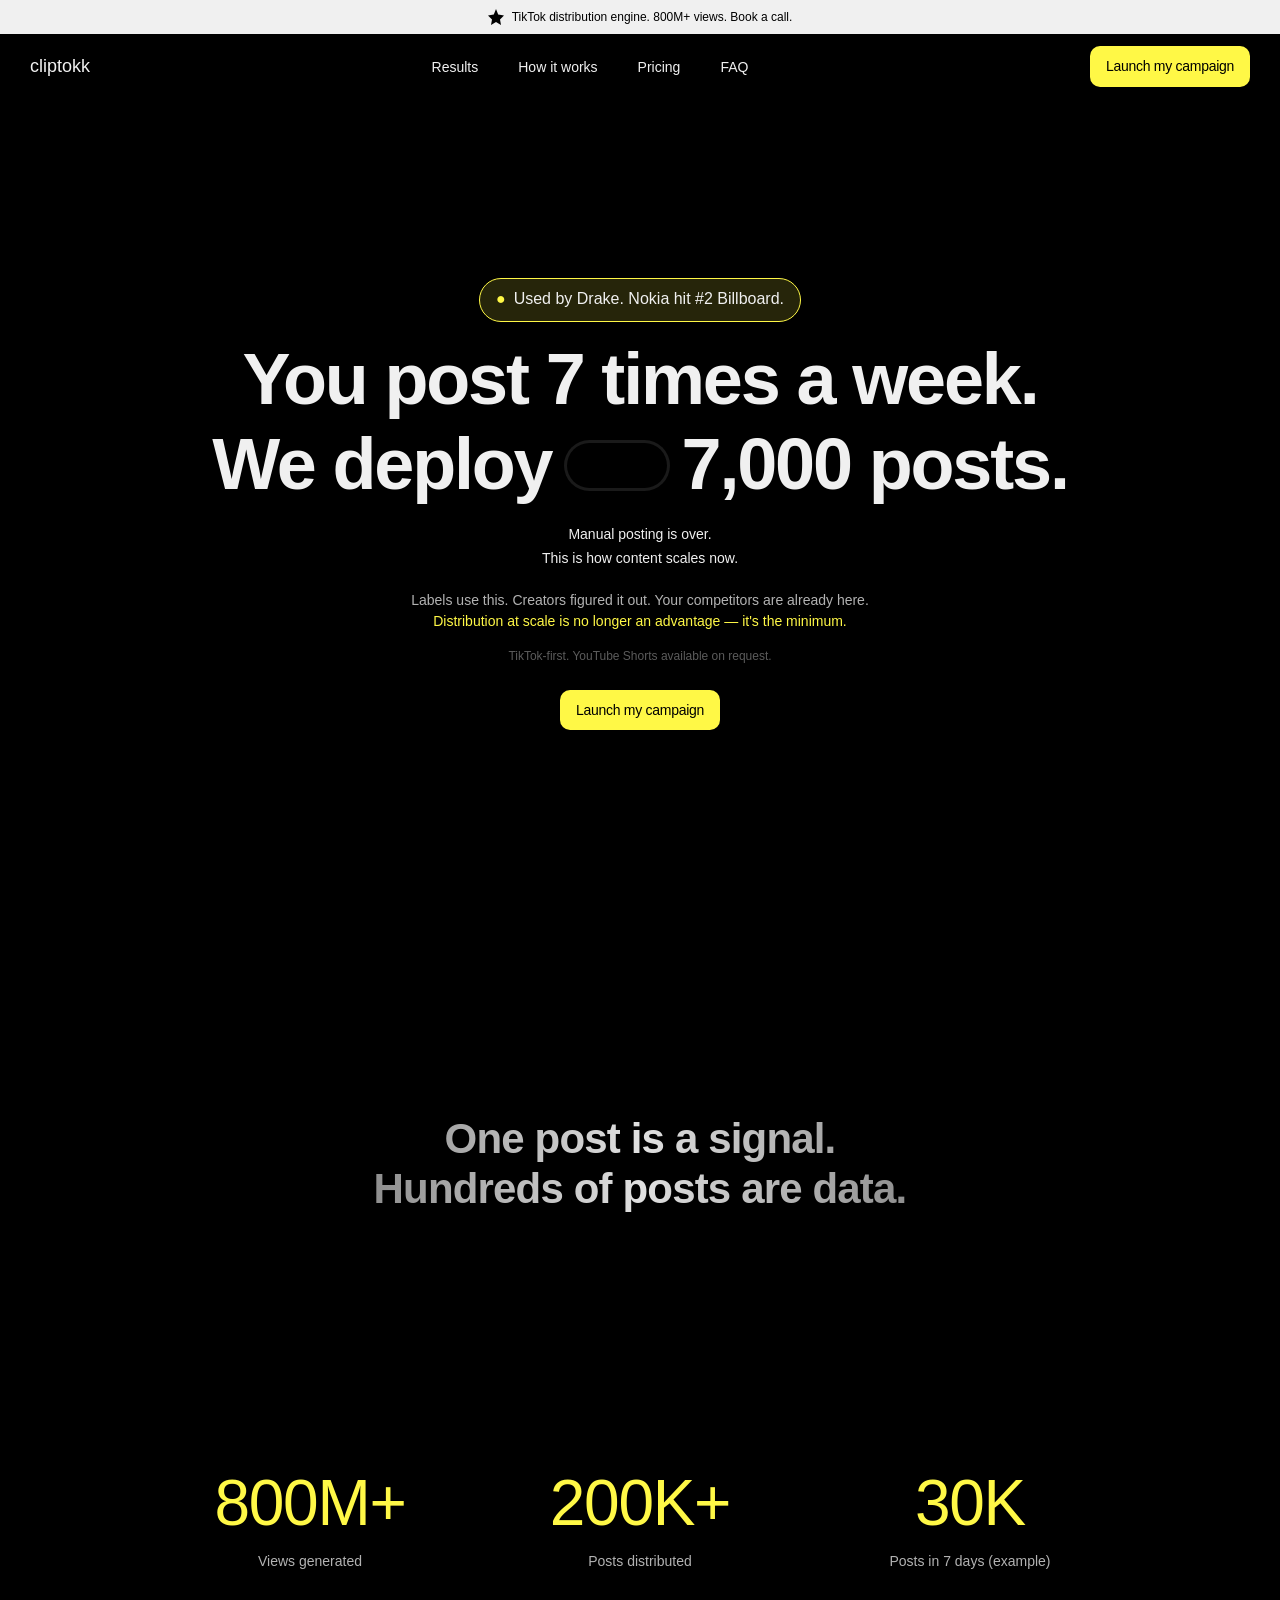
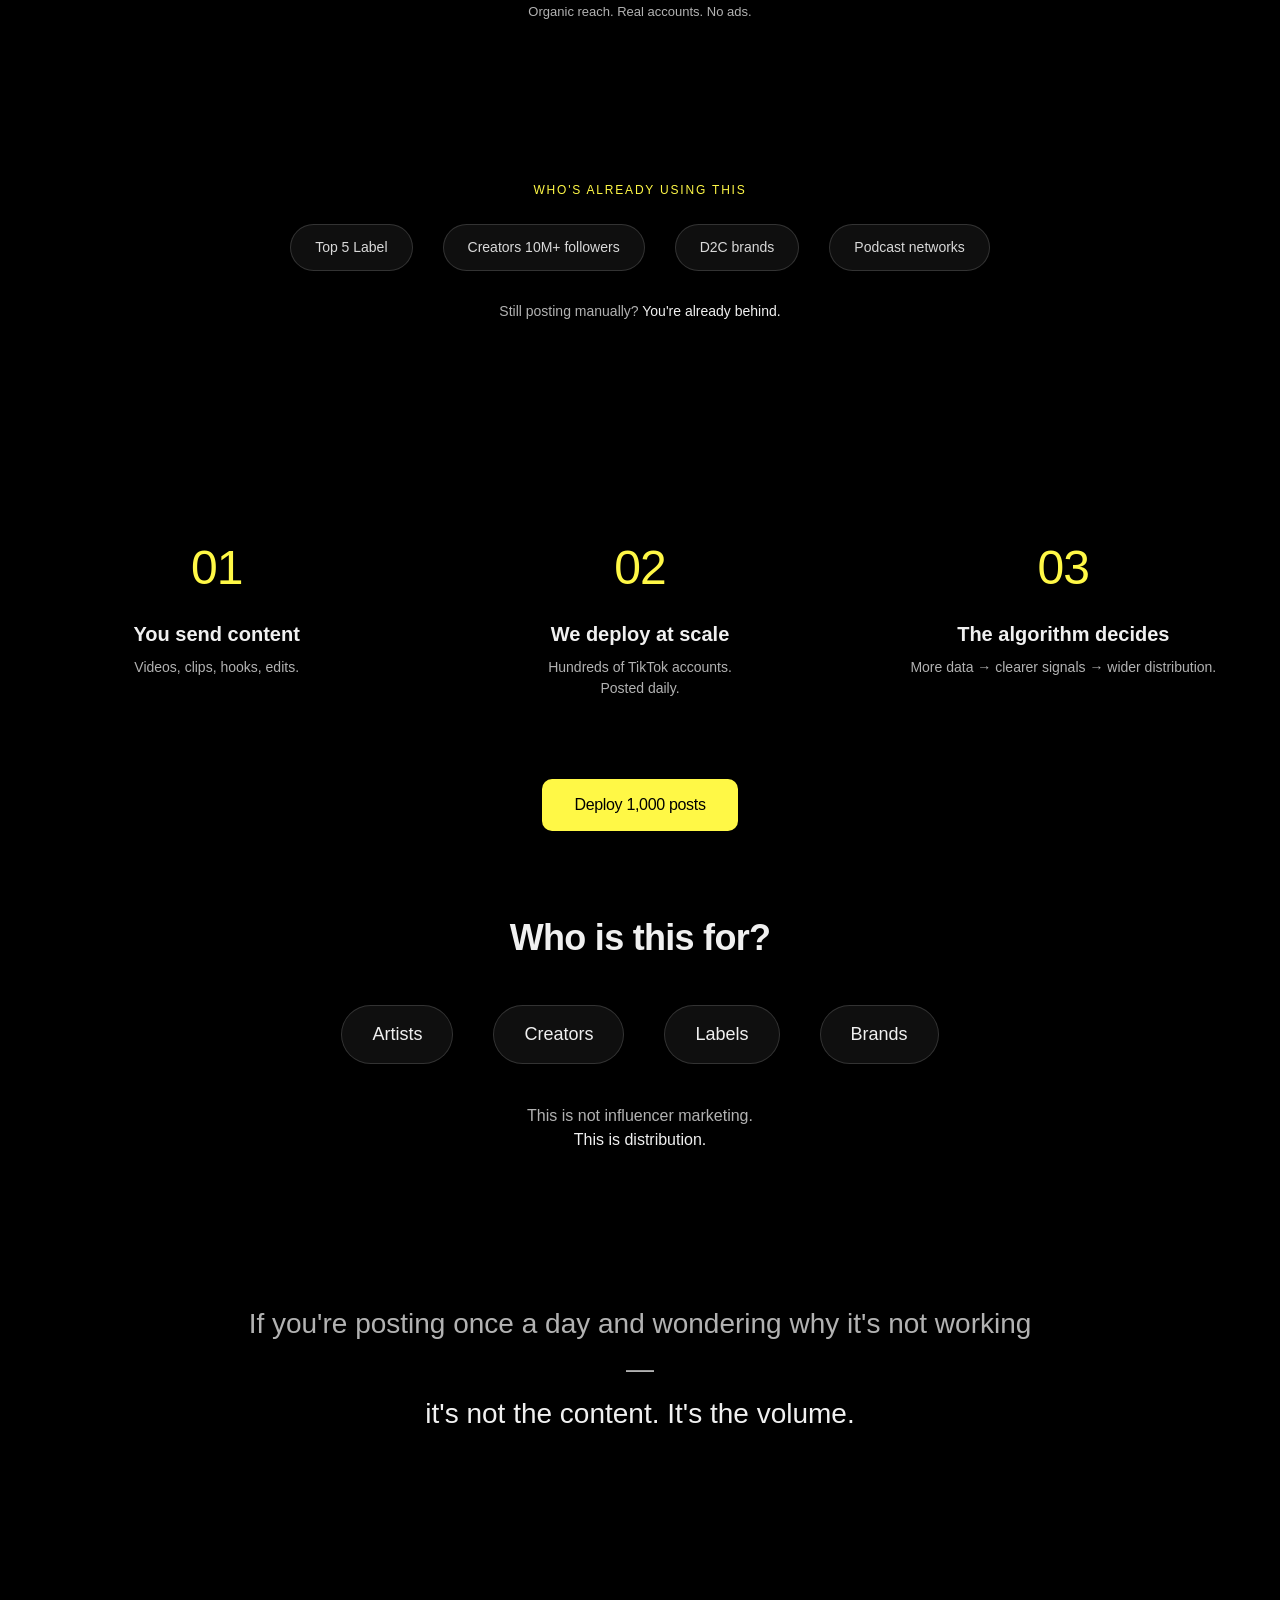
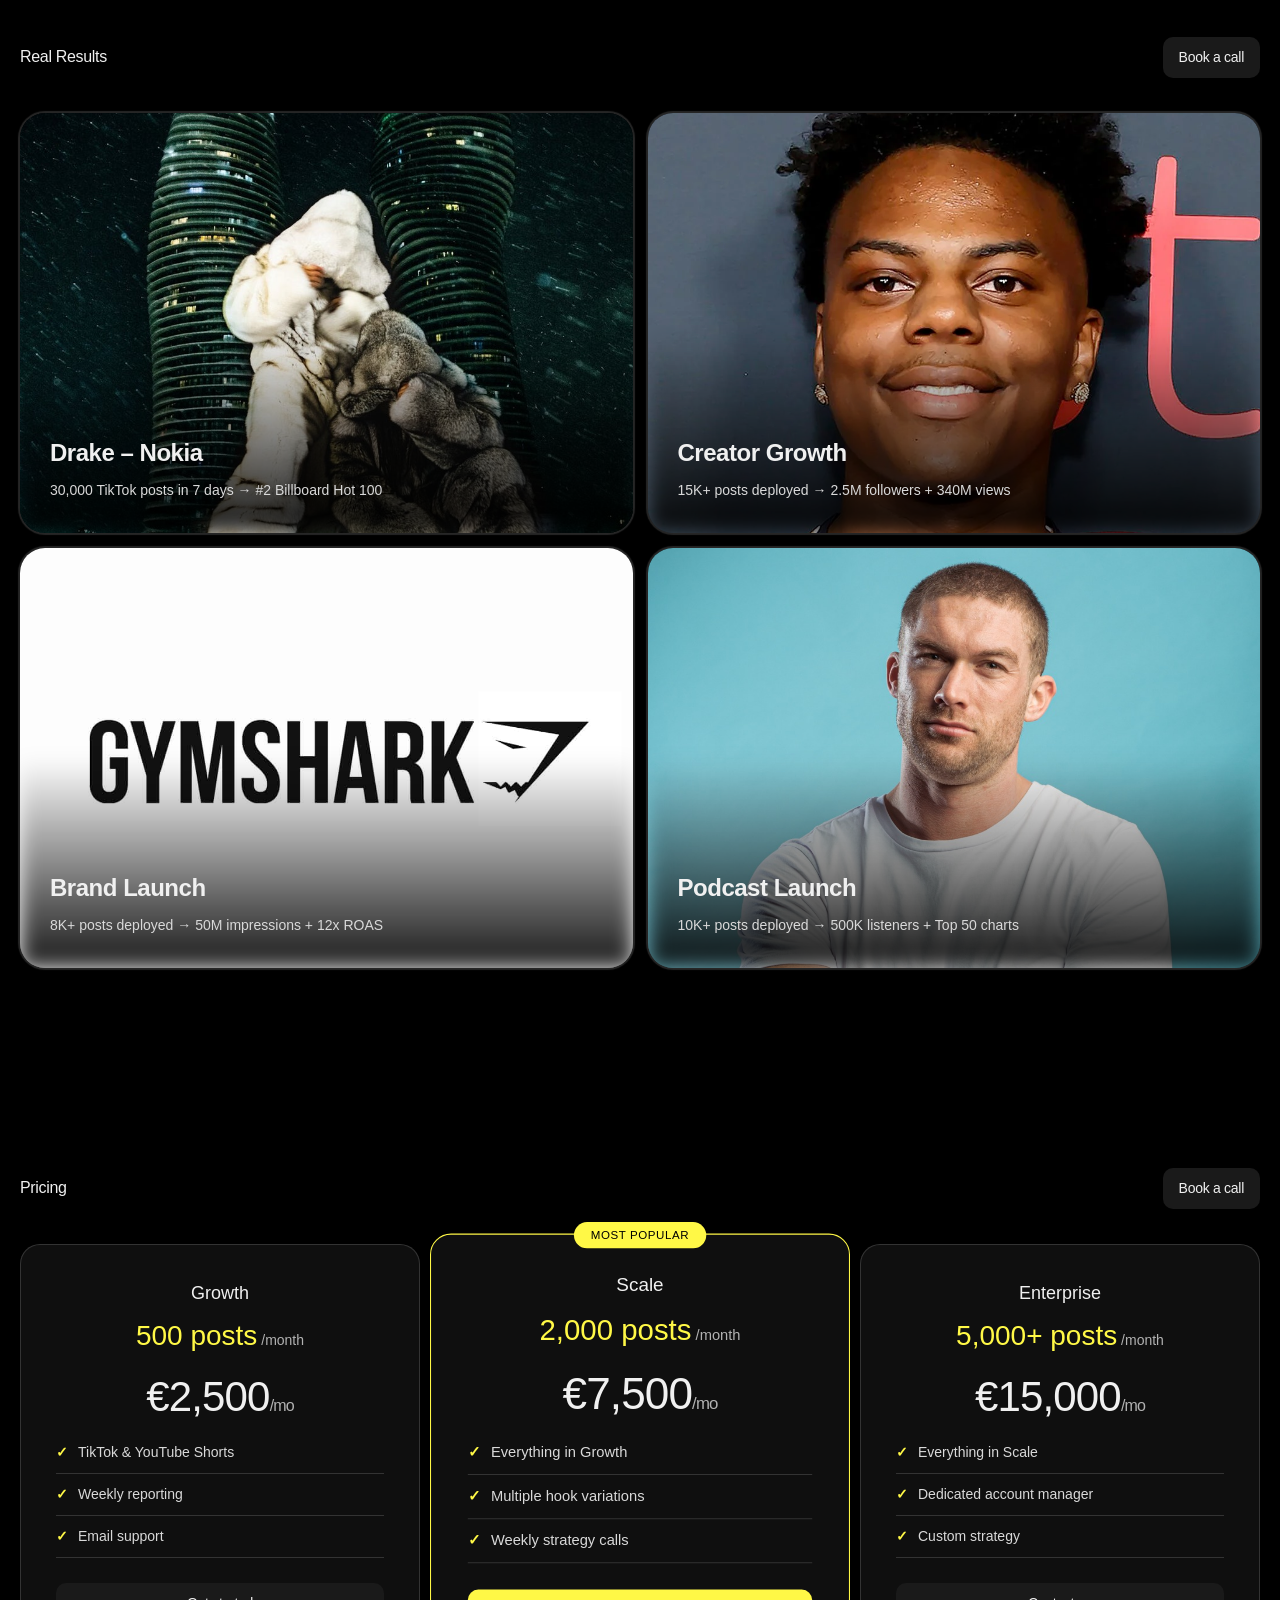
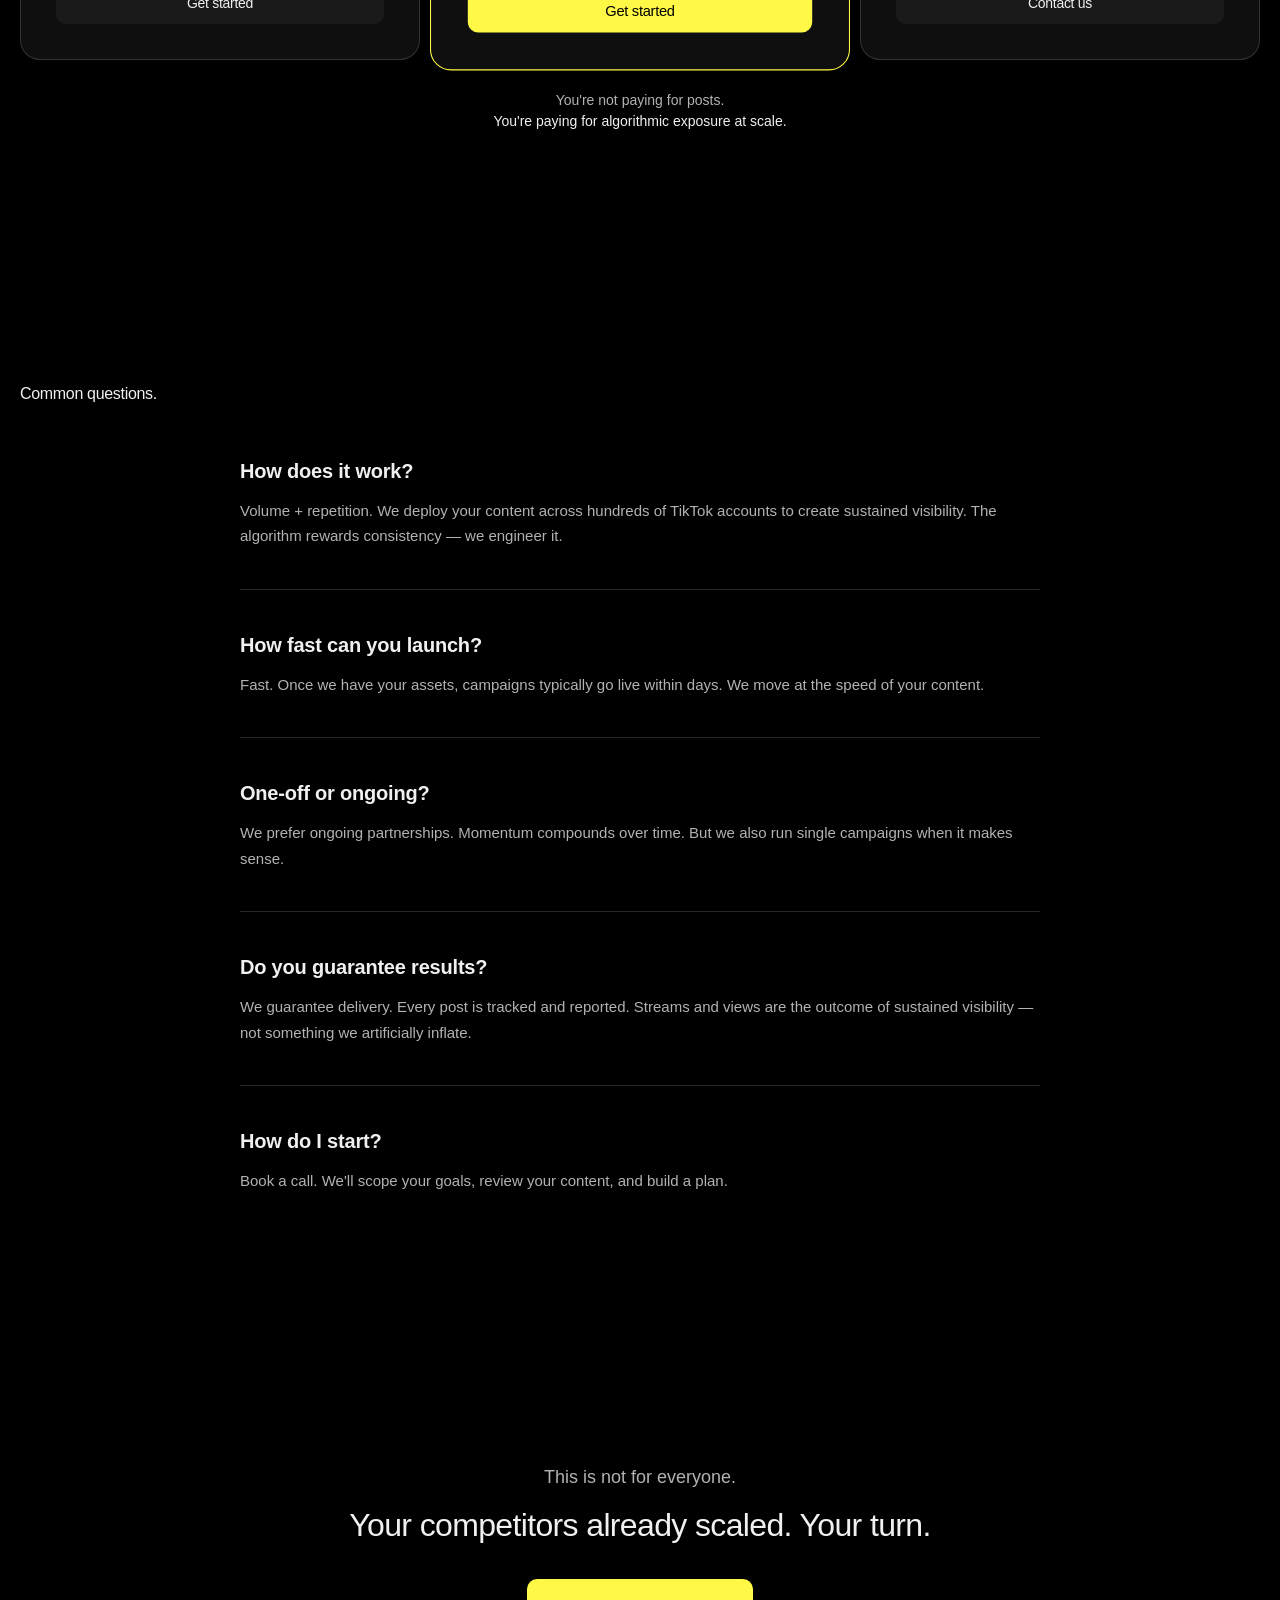
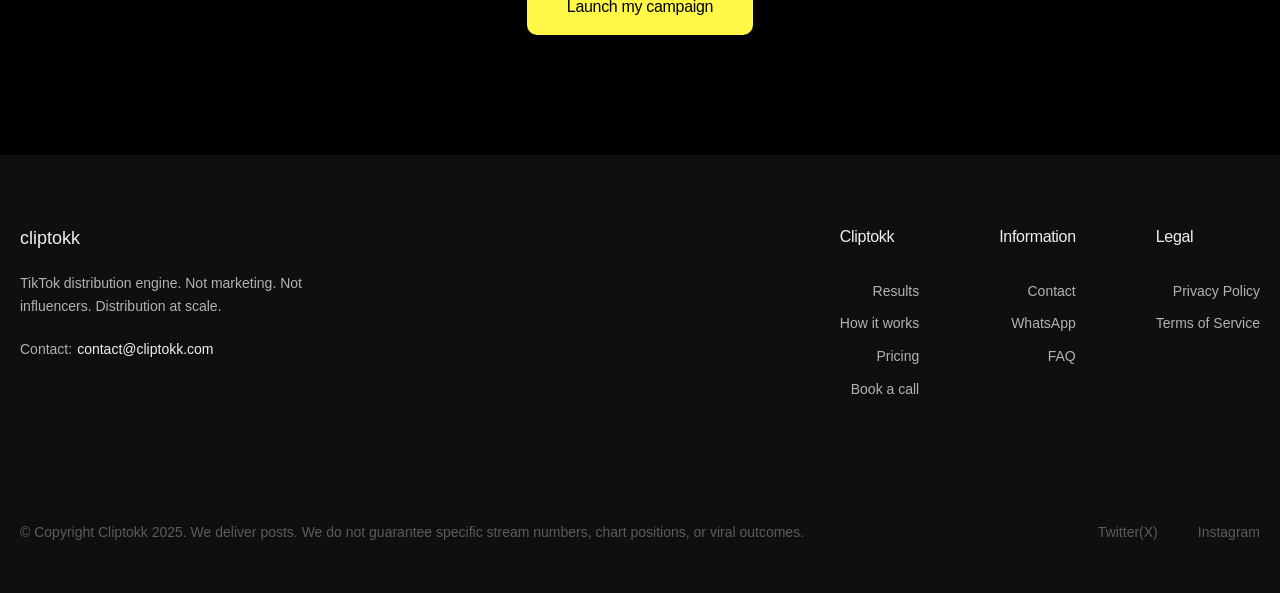
==== commit 8294a6e2: "Premium positioning + FOMO messaging - Hero: Drake proof badge, aggressive copy - New "Who's already" ====
--- a/index.html
+++ b/index.html
@@ -1144,7 +1144,7 @@
                 <li><a href="#faq">FAQ</a></li>
             </ul>
             <div class="nav-buttons">
-                <a href="https://calendly.com/featurigo/30min" target="_blank" class="btn btn-accent">Book a call</a>
+                <a href="https://calendly.com/featurigo/30min" target="_blank" class="btn btn-accent">Launch my campaign</a>
             </div>
         </div>
     </nav>
@@ -1155,7 +1155,9 @@
             <img src="https://framerusercontent.com/images/HeBZhwOVxQyFU36pkfQyEMExIOg.png" alt="Background gradient">
         </div>
 
-        <div class="hero-badge">Typical campaigns: 1,000–30,000 posts</div>
+        <div class="hero-badge" style="background: rgba(255, 248, 70, 0.15); border: 1px solid var(--accent);">
+            <span style="color: var(--accent);">●</span> Used by Drake. Nokia hit #2 Billboard.
+        </div>
 
         <div class="hero-title">
             <h1>You post 7 times a week.</h1>
@@ -1168,14 +1170,14 @@
             </div>
         </div>
 
-        <p class="hero-description">TikTok doesn't push what it sees once.<br>It pushes what it sees everywhere.</p>
-
-        <p class="hero-proof" style="font-size: 13px; color: var(--gray); max-width: 500px; text-align: center; margin-bottom: 15px;">We've participated in high-volume TikTok distribution campaigns involving top-tier artists, creators, and brands.</p>
+        <p class="hero-description" style="color: var(--white); font-family: 'Geist Medium', sans-serif;">Manual posting is over.<br>This is how content scales now.</p>
+
+        <p style="font-size: 14px; color: var(--gray); max-width: 550px; text-align: center; margin-bottom: 15px;">Labels use this. Creators figured it out. Your competitors are already here.<br><span style="color: var(--accent);">Distribution at scale is no longer an advantage — it's the minimum.</span></p>
 
         <p style="font-size: 12px; color: var(--gray-dark); margin-bottom: 25px;">TikTok-first. YouTube Shorts available on request.</p>
 
         <a href="https://calendly.com/featurigo/30min" target="_blank" class="btn btn-accent" style="height: 40px; margin-bottom: 80px; position: relative; z-index: 10;">
-            Book a call
+            Launch my campaign
         </a>
 
         <div class="marquee-container">
@@ -1231,6 +1233,18 @@
         <p style="text-align: center; margin-top: 30px; font-size: 13px; color: var(--gray);">Organic reach. Real accounts. No ads.</p>
     </section>
 
+    <!-- Who's Already Using This Section -->
+    <section style="padding: 60px 20px 80px; max-width: 900px; margin: 0 auto; text-align: center;">
+        <p style="font-size: 12px; font-family: 'Geist Medium', sans-serif; color: var(--accent); text-transform: uppercase; letter-spacing: 0.15em; margin-bottom: 25px;">Who's already using this</p>
+        <div style="display: flex; justify-content: center; gap: 30px; flex-wrap: wrap; margin-bottom: 30px;">
+            <div style="padding: 12px 24px; background: var(--dark-card); border: 1px solid var(--dark-border); border-radius: 50px; font-size: 14px; color: var(--gray-light);">Top 5 Label</div>
+            <div style="padding: 12px 24px; background: var(--dark-card); border: 1px solid var(--dark-border); border-radius: 50px; font-size: 14px; color: var(--gray-light);">Creators 10M+ followers</div>
+            <div style="padding: 12px 24px; background: var(--dark-card); border: 1px solid var(--dark-border); border-radius: 50px; font-size: 14px; color: var(--gray-light);">D2C brands</div>
+            <div style="padding: 12px 24px; background: var(--dark-card); border: 1px solid var(--dark-border); border-radius: 50px; font-size: 14px; color: var(--gray-light);">Podcast networks</div>
+        </div>
+        <p style="font-size: 14px; color: var(--gray);">Still posting manually? <span style="color: var(--white);">You're already behind.</span></p>
+    </section>
+
     <!-- How It Works Section -->
     <section class="section" style="padding-bottom: 50px;">
         <div class="process-steps">
@@ -1252,7 +1266,7 @@
         </div>
 
         <div style="text-align: center; margin: 50px 0;">
-            <a href="https://calendly.com/featurigo/30min" target="_blank" class="btn btn-accent" style="padding: 14px 32px; font-size: 16px;">Book a call</a>
+            <a href="https://calendly.com/featurigo/30min" target="_blank" class="btn btn-accent" style="padding: 14px 32px; font-size: 16px;">Deploy 1,000 posts</a>
         </div>
 
         <!-- Pour Qui Section -->
@@ -1346,36 +1360,36 @@
         <div class="pricing-grid">
             <div class="pricing-card">
                 <div class="pricing-name">Growth</div>
-                <div class="pricing-posts" style="font-size: 28px; font-family: 'Geist SemiBold', sans-serif; color: var(--accent); margin-bottom: 8px;">300 posts<span style="font-size: 14px; color: var(--gray);"> /month</span></div>
-                <div class="pricing-price">€1,000<span>/mo</span></div>
+                <div class="pricing-posts" style="font-size: 28px; font-family: 'Geist SemiBold', sans-serif; color: var(--accent); margin-bottom: 8px;">500 posts<span style="font-size: 14px; color: var(--gray);"> /month</span></div>
+                <div class="pricing-price">€2,500<span>/mo</span></div>
                 <ul class="pricing-features">
                     <li>TikTok & YouTube Shorts</li>
-                    <li>Basic reporting</li>
+                    <li>Weekly reporting</li>
                     <li>Email support</li>
                 </ul>
-                <a href="https://calendly.com/featurigo/30min" target="_blank" class="btn btn-dark" style="width: 100%;">Book a call</a>
+                <a href="https://calendly.com/featurigo/30min" target="_blank" class="btn btn-dark" style="width: 100%;">Get started</a>
             </div>
             <div class="pricing-card popular">
-                <div class="pricing-name">Campaign</div>
-                <div class="pricing-posts" style="font-size: 28px; font-family: 'Geist SemiBold', sans-serif; color: var(--accent); margin-bottom: 8px;">5,000 posts<span style="font-size: 14px; color: var(--gray);"> /month</span></div>
-                <div class="pricing-price">€10,000<span>/mo</span></div>
+                <div class="pricing-name">Scale</div>
+                <div class="pricing-posts" style="font-size: 28px; font-family: 'Geist SemiBold', sans-serif; color: var(--accent); margin-bottom: 8px;">2,000 posts<span style="font-size: 14px; color: var(--gray);"> /month</span></div>
+                <div class="pricing-price">€7,500<span>/mo</span></div>
                 <ul class="pricing-features">
                     <li>Everything in Growth</li>
                     <li>Multiple hook variations</li>
                     <li>Weekly strategy calls</li>
                 </ul>
-                <a href="https://calendly.com/featurigo/30min" target="_blank" class="btn btn-accent" style="width: 100%;">Book a call</a>
+                <a href="https://calendly.com/featurigo/30min" target="_blank" class="btn btn-accent" style="width: 100%;">Get started</a>
             </div>
             <div class="pricing-card">
-                <div class="pricing-name">Scale</div>
-                <div class="pricing-posts" style="font-size: 28px; font-family: 'Geist SemiBold', sans-serif; color: var(--accent); margin-bottom: 8px;">10,000+ posts<span style="font-size: 14px; color: var(--gray);"> /month</span></div>
-                <div class="pricing-price">€30,000<span>/mo</span></div>
+                <div class="pricing-name">Enterprise</div>
+                <div class="pricing-posts" style="font-size: 28px; font-family: 'Geist SemiBold', sans-serif; color: var(--accent); margin-bottom: 8px;">5,000+ posts<span style="font-size: 14px; color: var(--gray);"> /month</span></div>
+                <div class="pricing-price">€15,000<span>/mo</span></div>
                 <ul class="pricing-features">
-                    <li>Everything in Campaign</li>
+                    <li>Everything in Scale</li>
                     <li>Dedicated account manager</li>
                     <li>Custom strategy</li>
                 </ul>
-                <a href="https://calendly.com/featurigo/30min" target="_blank" class="btn btn-dark" style="width: 100%;">Book a call</a>
+                <a href="https://calendly.com/featurigo/30min" target="_blank" class="btn btn-dark" style="width: 100%;">Contact us</a>
             </div>
         </div>
         <p style="text-align: center; margin-top: 30px; font-size: 14px; color: var(--gray); max-width: 500px; margin-left: auto; margin-right: auto;">You're not paying for posts.<br><span style="color: var(--white);">You're paying for algorithmic exposure at scale.</span></p>
@@ -1414,8 +1428,8 @@
     <section class="section" style="padding: 80px 20px 120px;">
         <div style="max-width: 600px; margin: 0 auto; text-align: center;">
             <p style="font-size: 18px; font-family: 'Geist Regular', sans-serif; color: var(--gray); margin-bottom: 10px;">This is not for everyone.</p>
-            <p style="font-size: clamp(24px, 4vw, 32px); font-family: 'Geist SemiBold', sans-serif; color: var(--white); margin-bottom: 30px; letter-spacing: -0.02em;">If you want TikTok distribution, book a call.</p>
-            <a href="https://calendly.com/featurigo/30min" target="_blank" class="btn btn-accent" style="padding: 16px 40px; font-size: 16px;">Book a call</a>
+            <p style="font-size: clamp(24px, 4vw, 32px); font-family: 'Geist SemiBold', sans-serif; color: var(--white); margin-bottom: 30px; letter-spacing: -0.02em;">Your competitors already scaled. Your turn.</p>
+            <a href="https://calendly.com/featurigo/30min" target="_blank" class="btn btn-accent" style="padding: 16px 40px; font-size: 16px;">Launch my campaign</a>
         </div>
     </section>
 
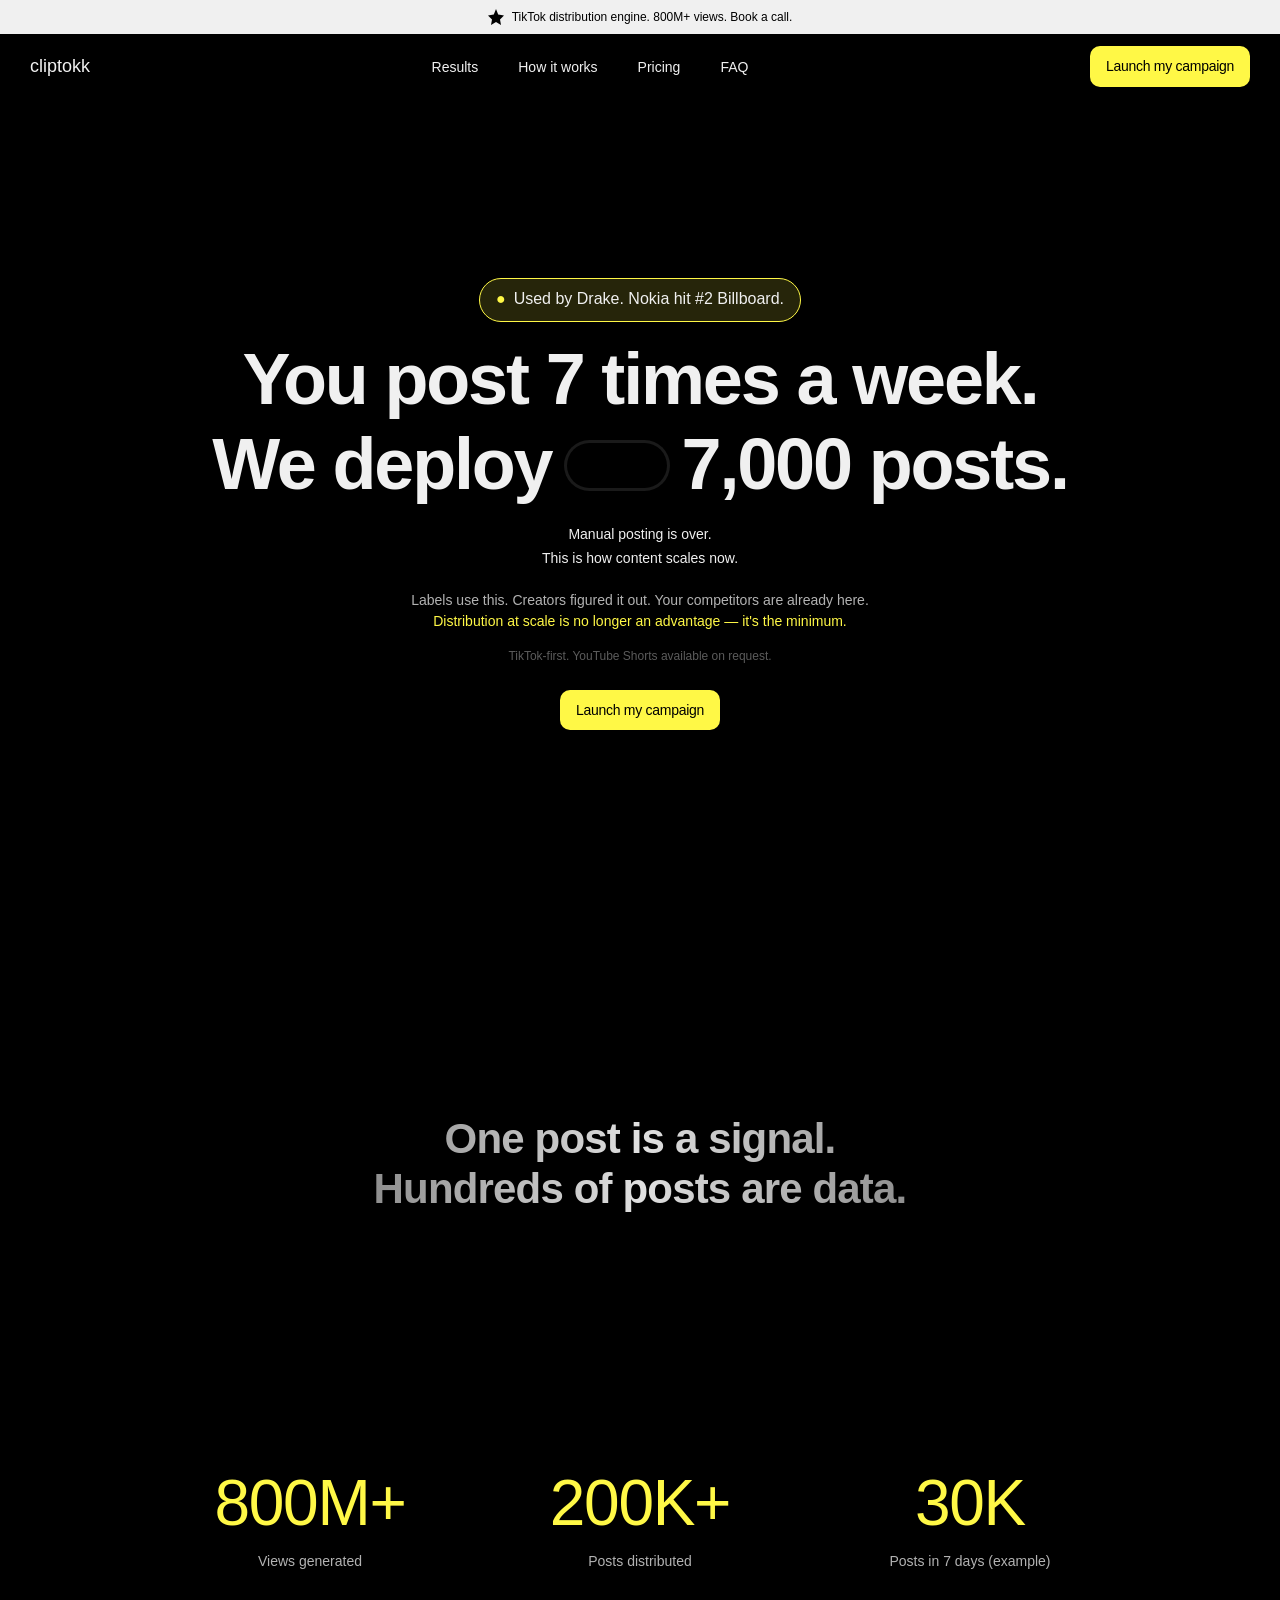
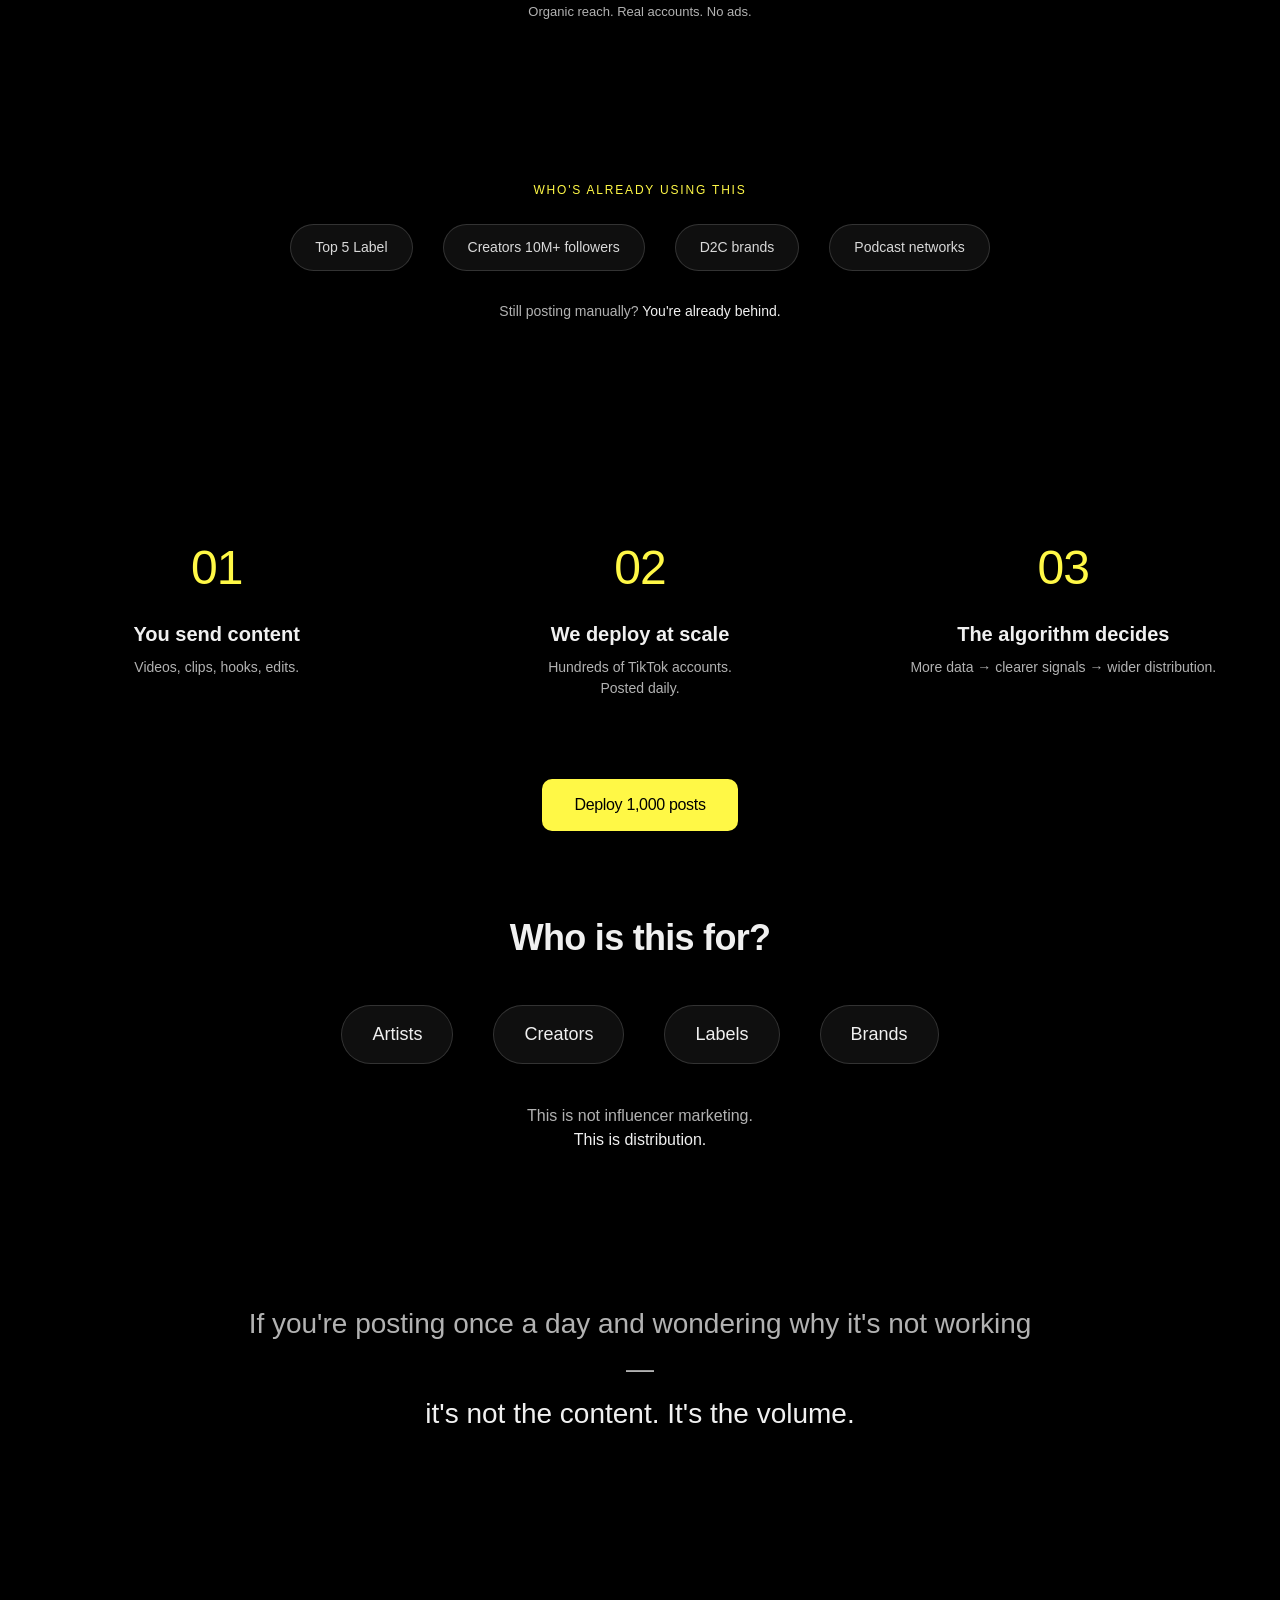
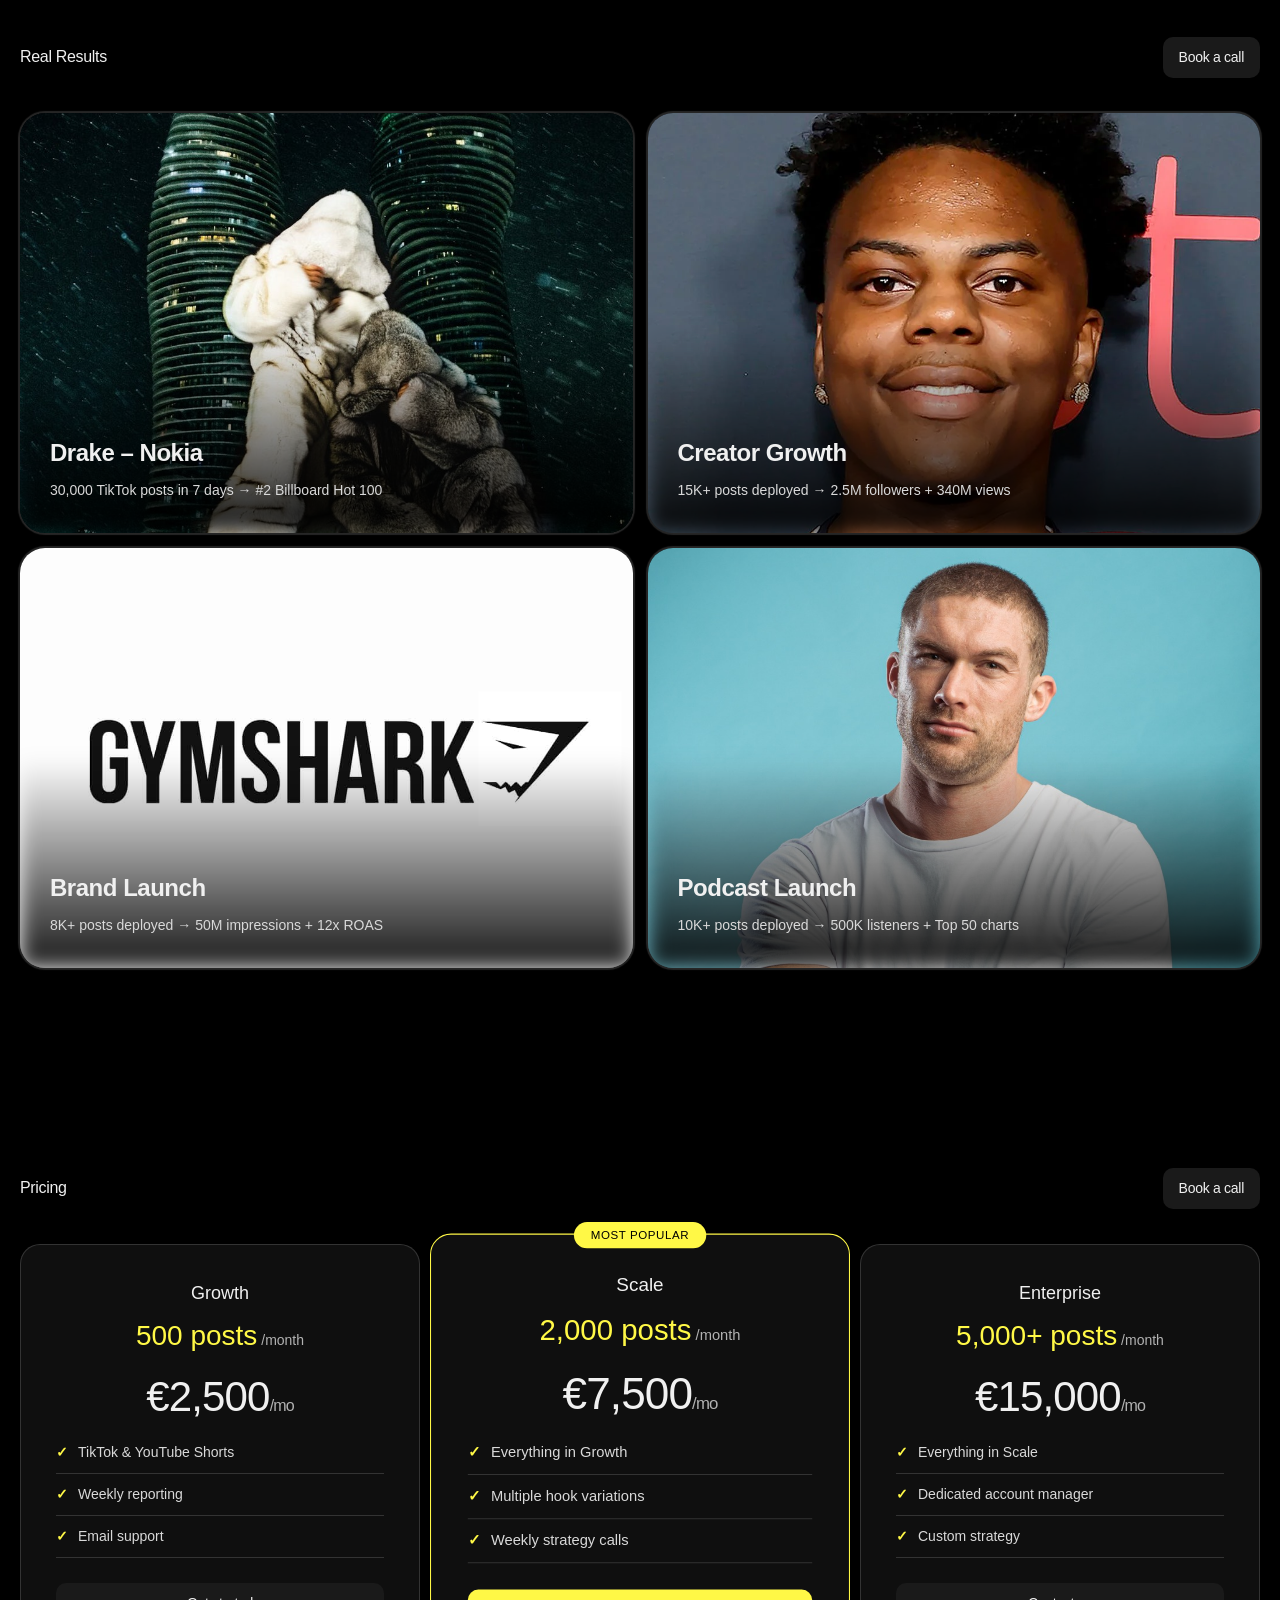
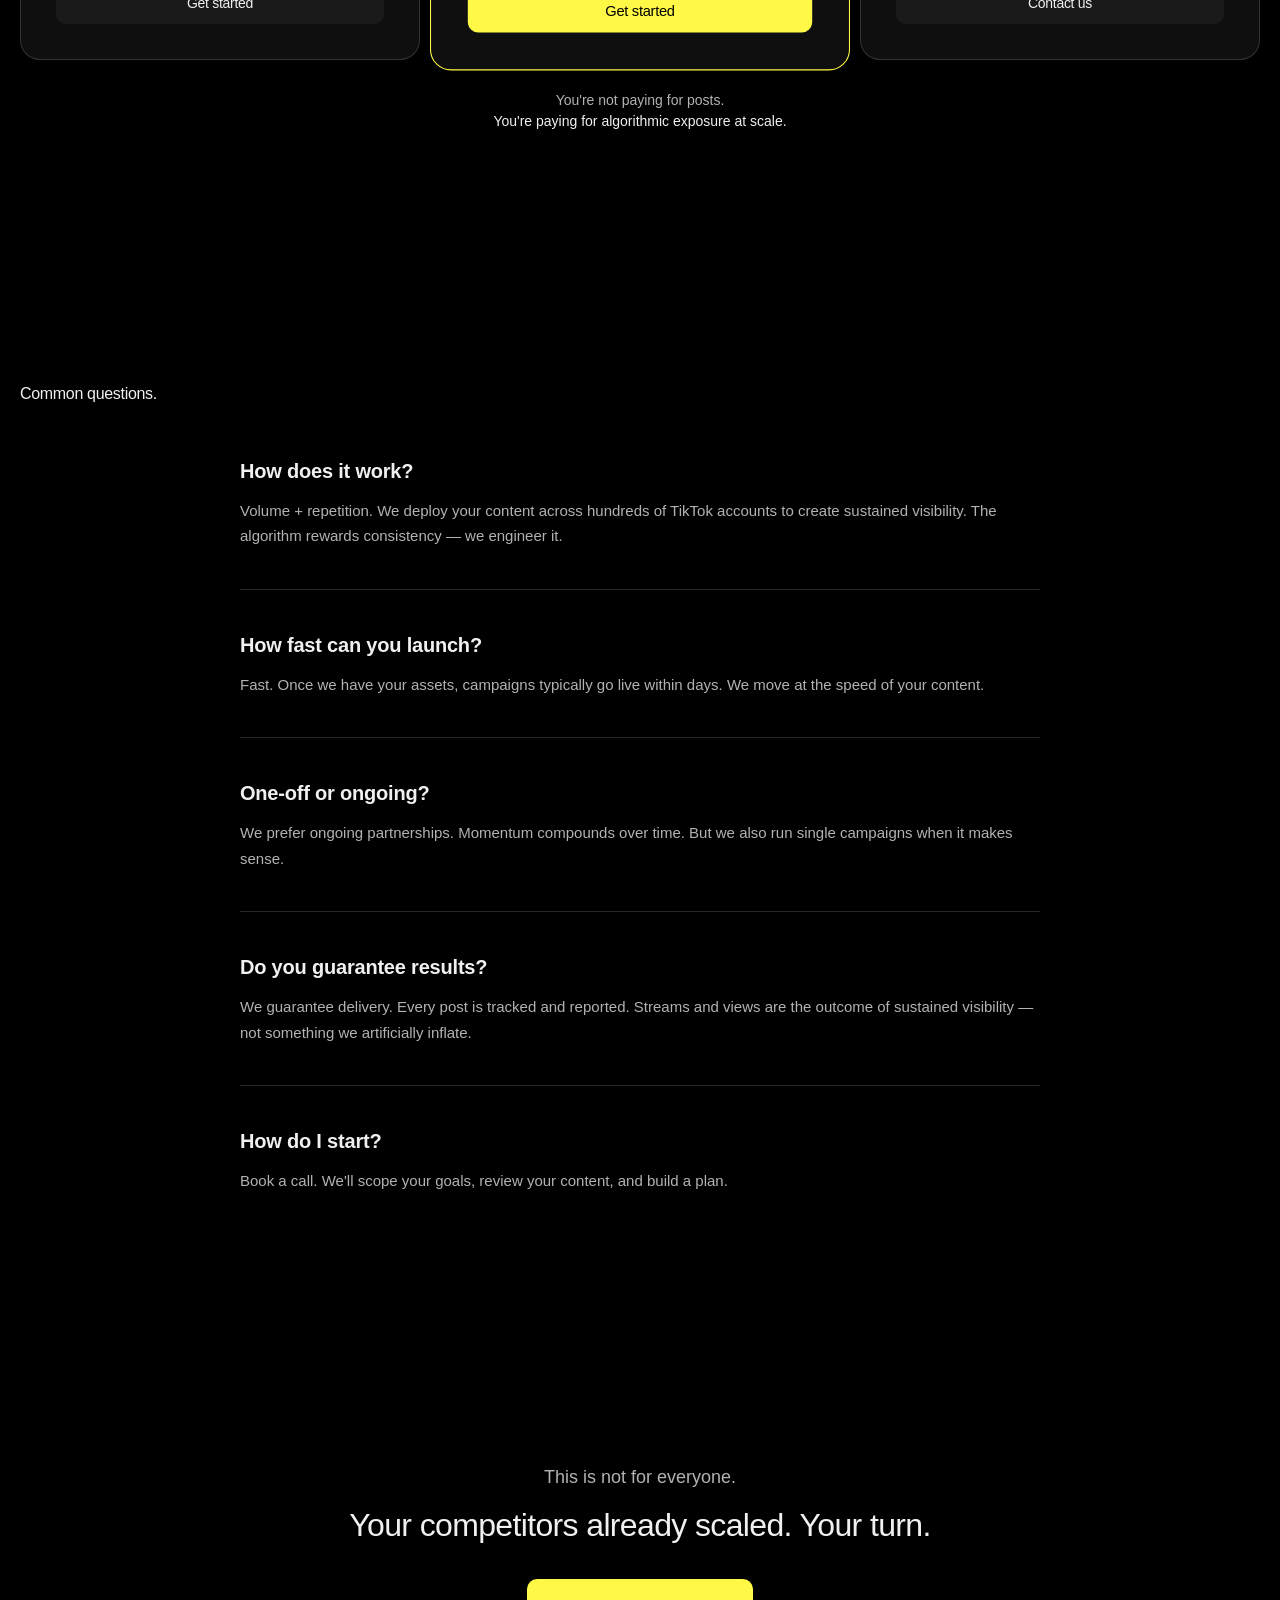
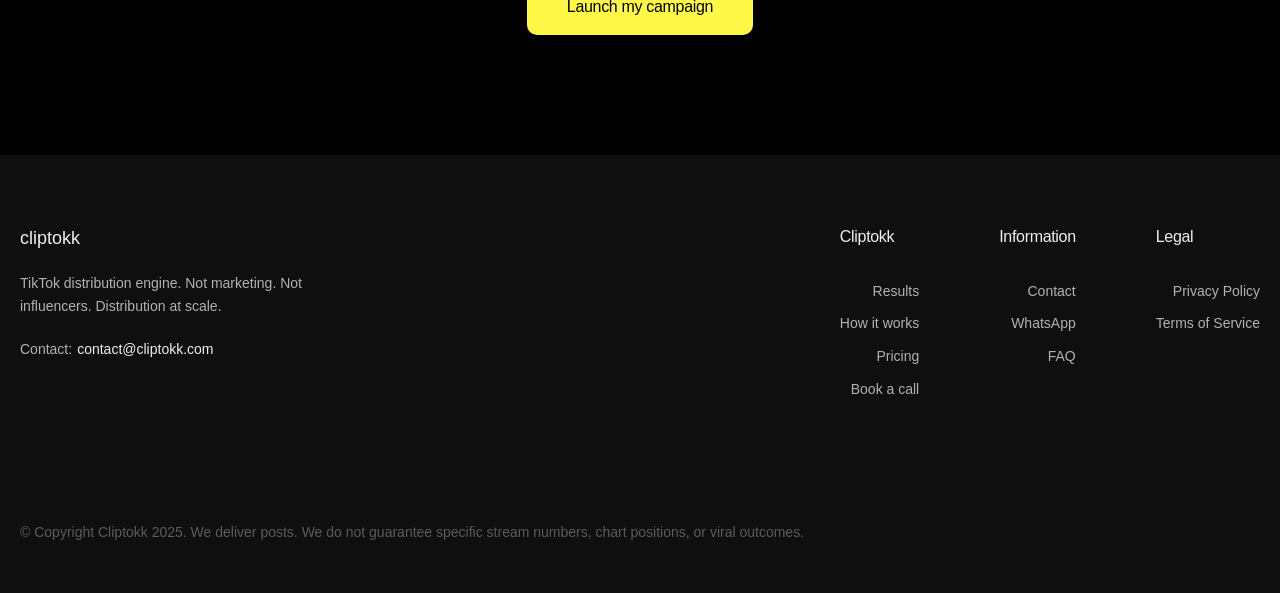
==== commit 4085dfa5: "Remove social links from footer" ====
--- a/index.html
+++ b/index.html
@@ -1475,10 +1475,6 @@
             </div>
             <div class="footer-bottom">
                 <p>&copy; Copyright Cliptokk 2025. We deliver posts. We do not guarantee specific stream numbers, chart positions, or viral outcomes.</p>
-                <div class="social-links">
-                    <a href="https://twitter.com/cliptokk" target="_blank">Twitter(X)</a>
-                    <a href="https://www.instagram.com/cliptokk" target="_blank">Instagram</a>
-                </div>
             </div>
         </div>
     </footer>
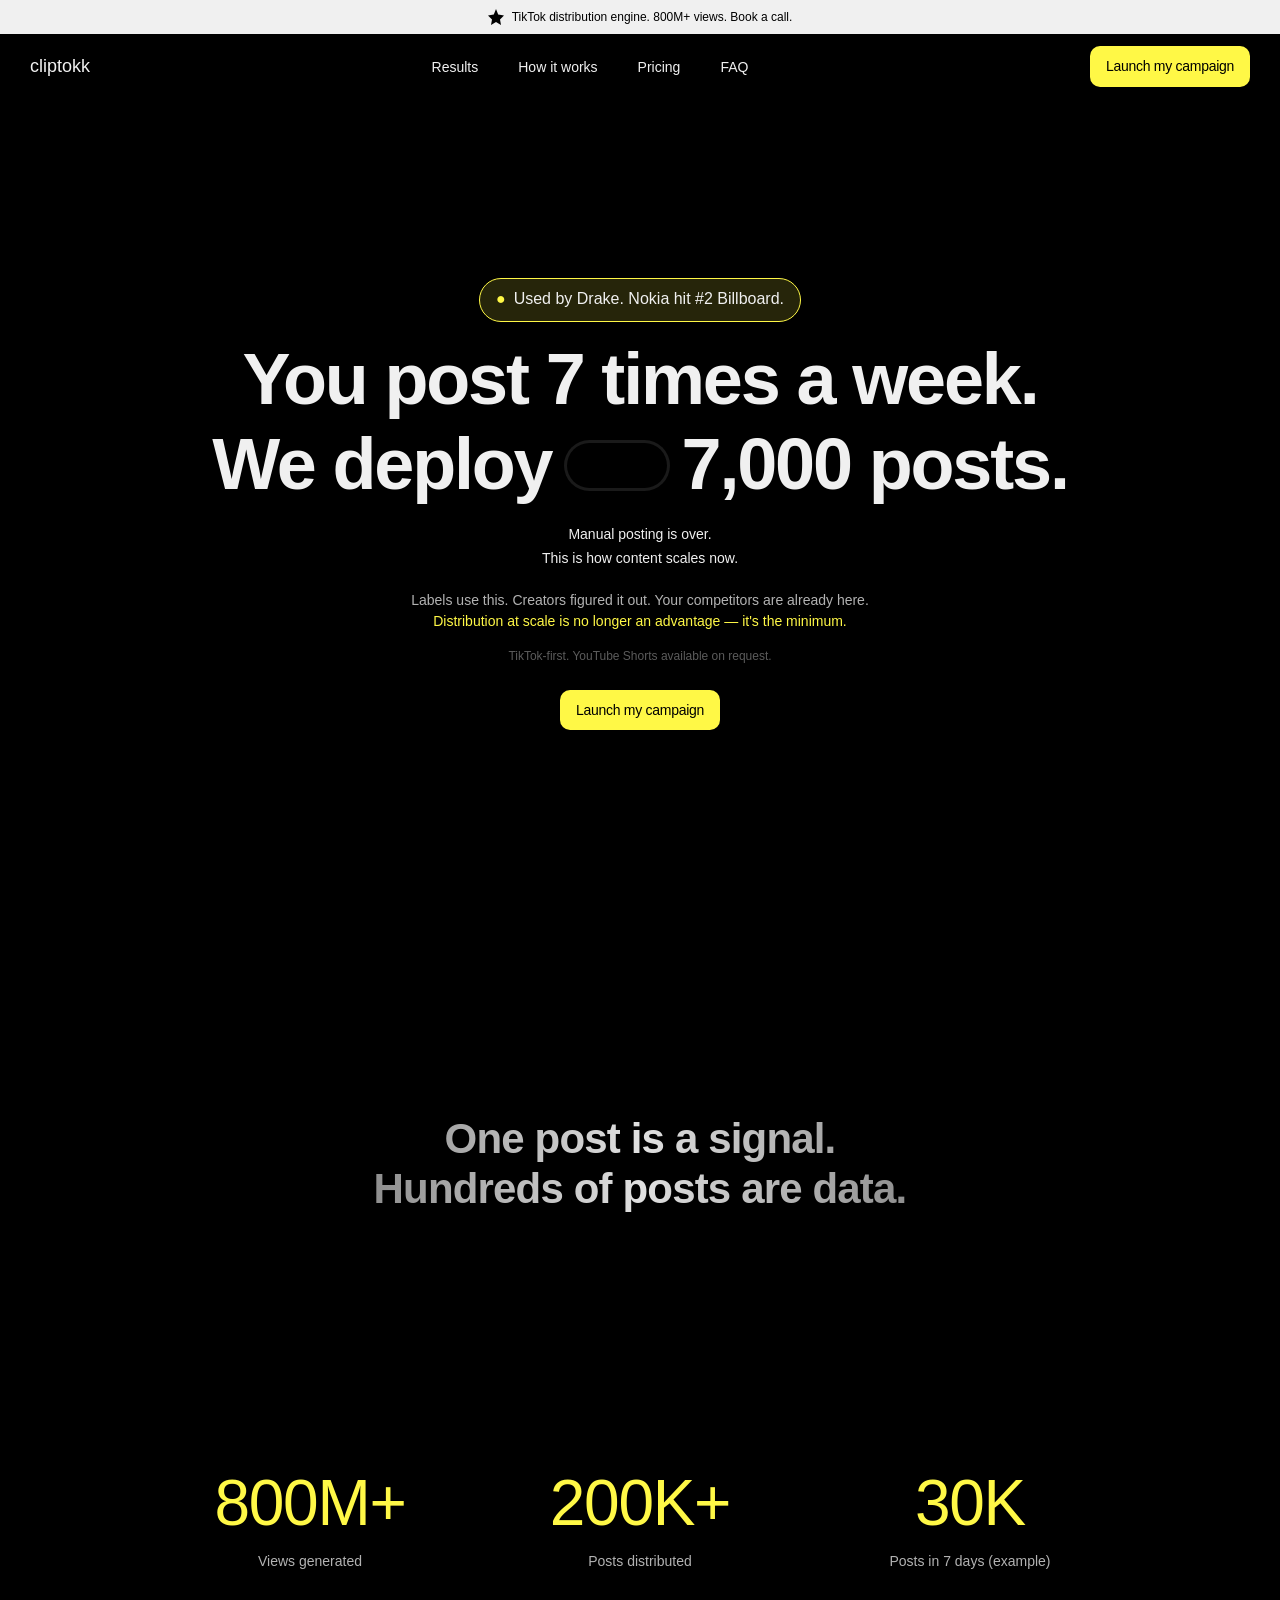
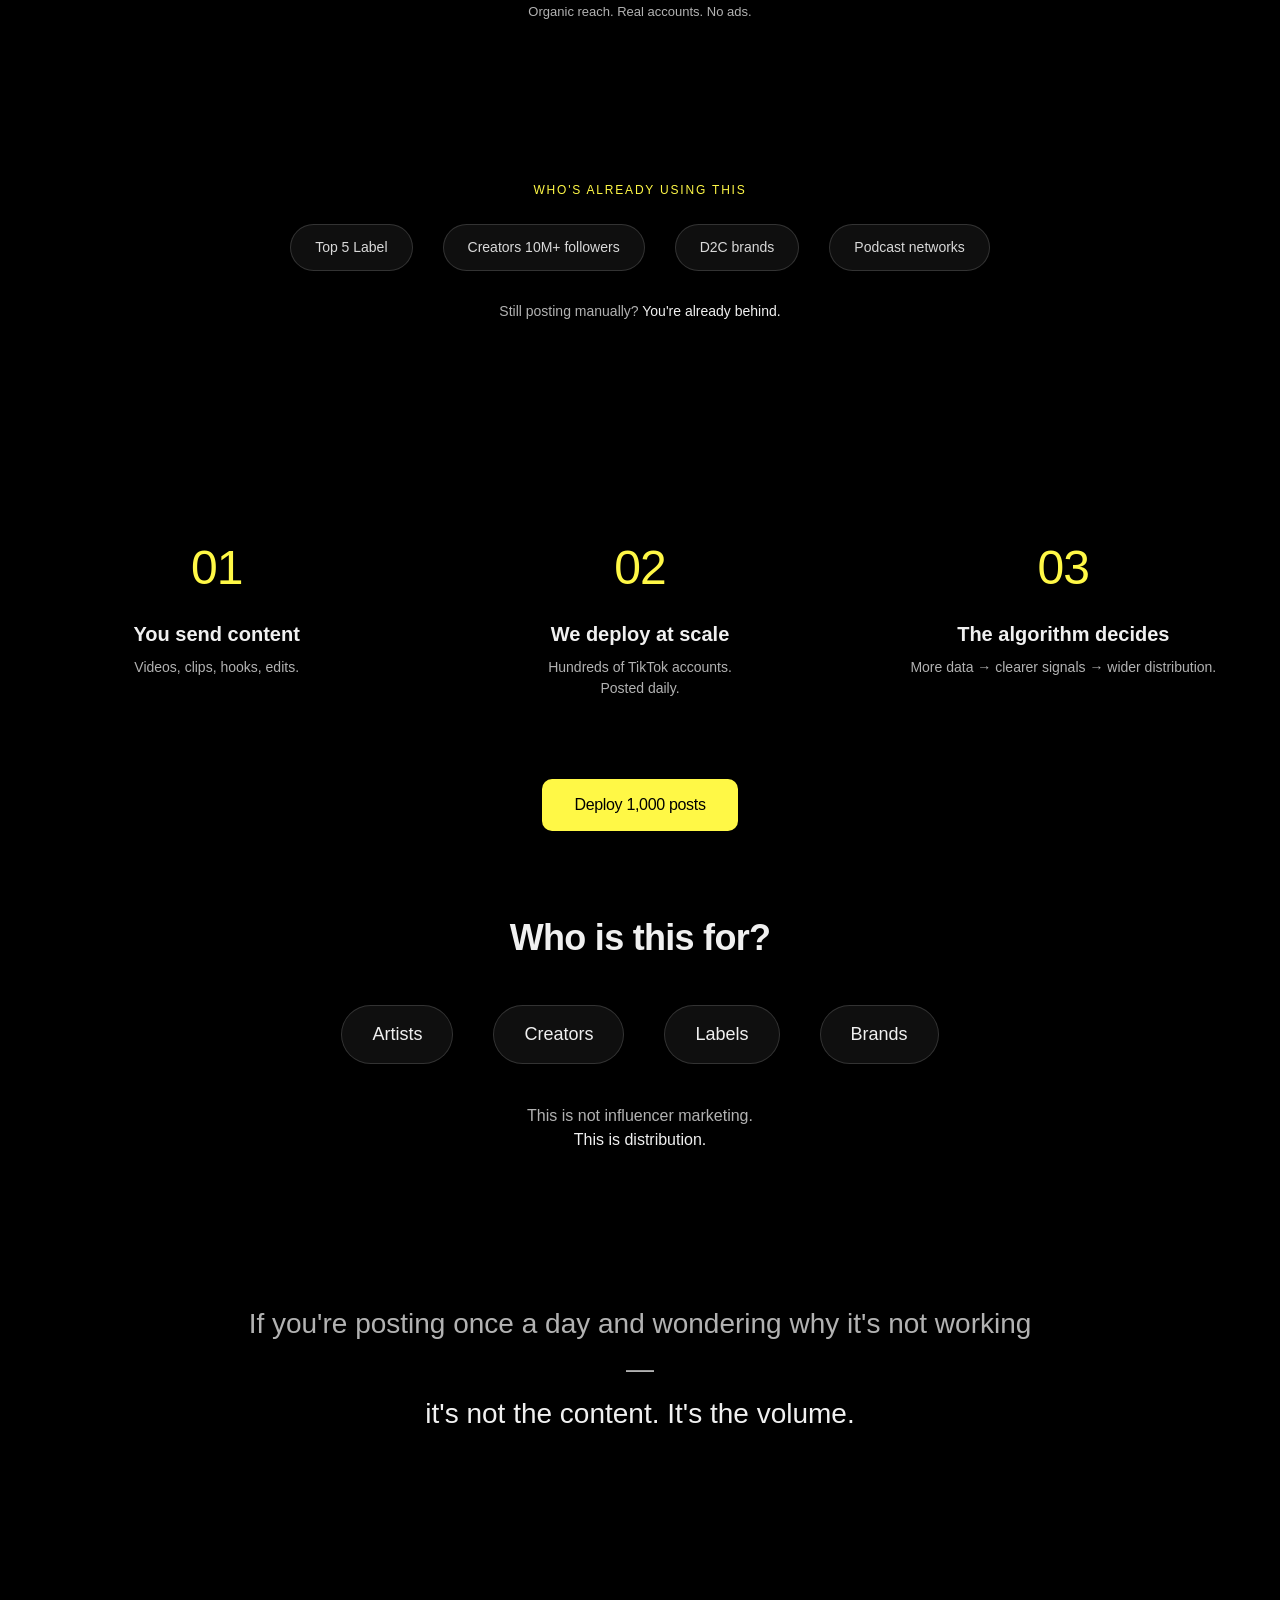
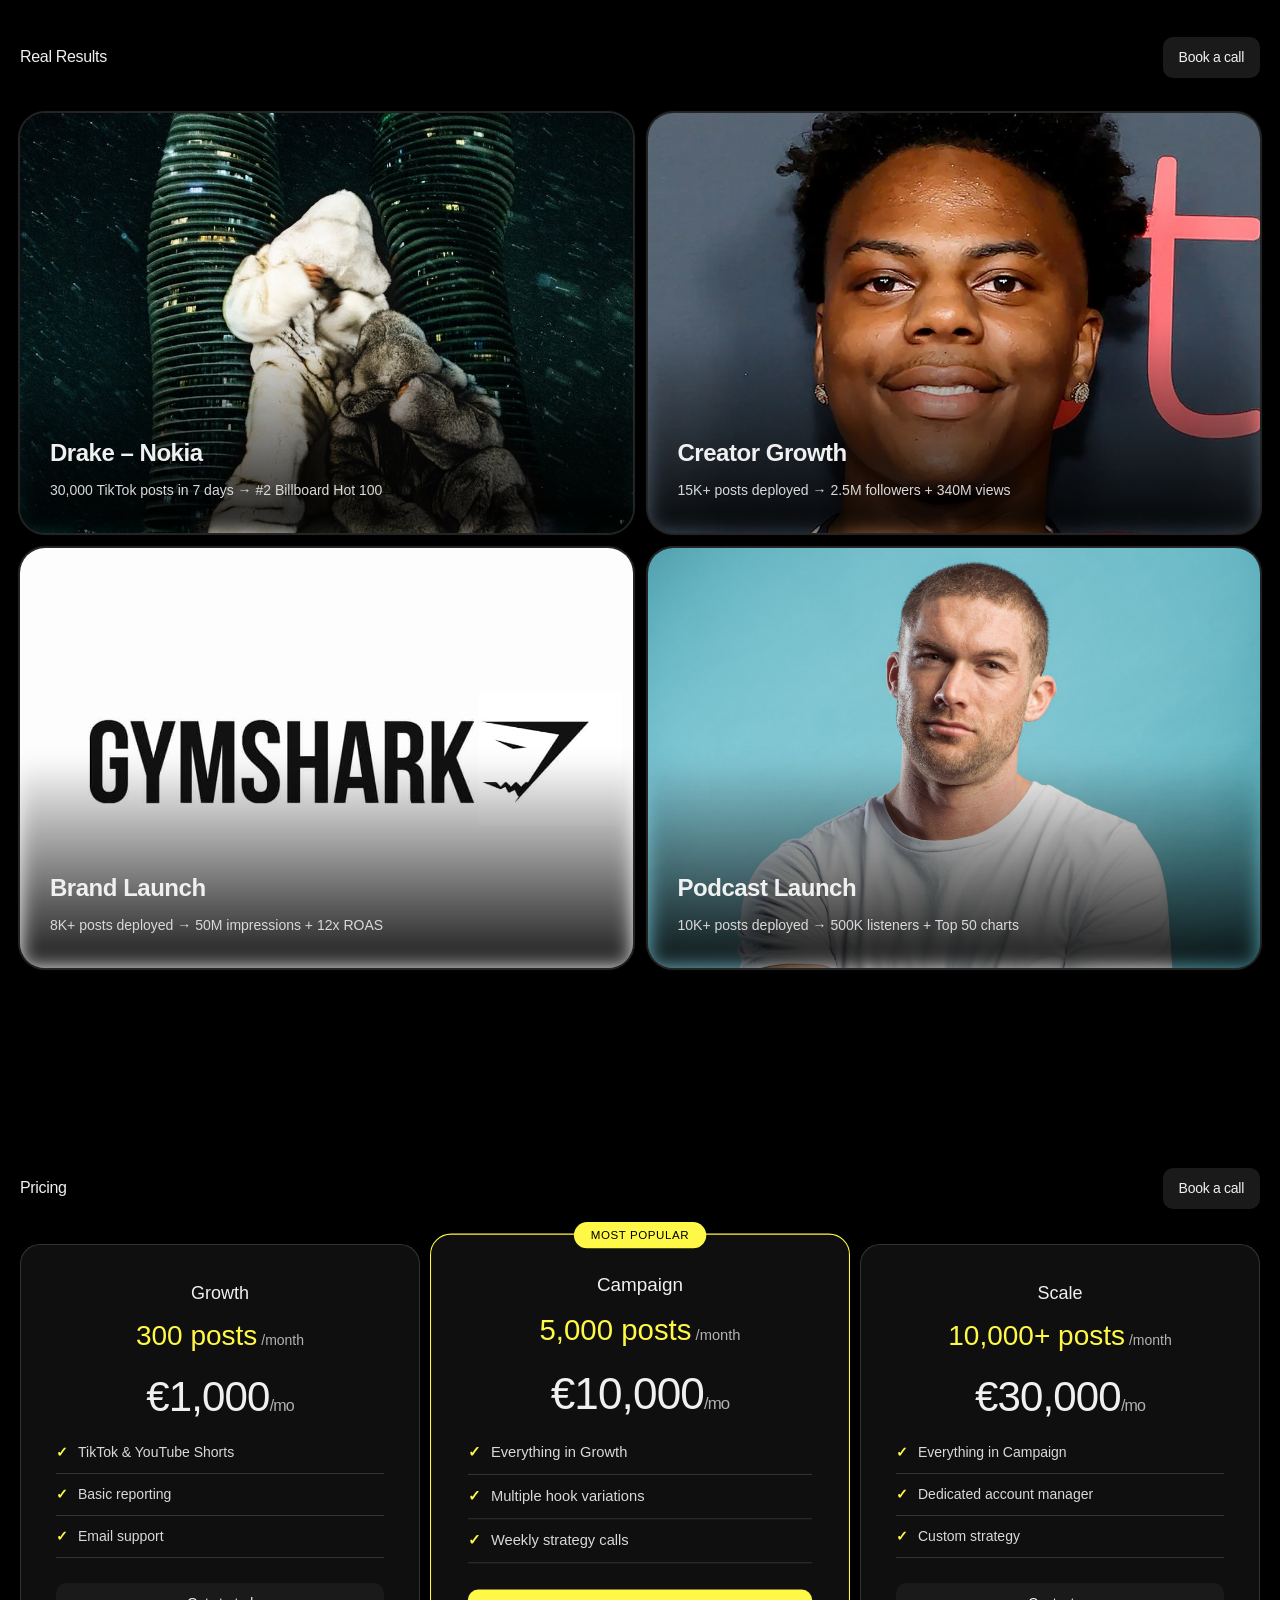
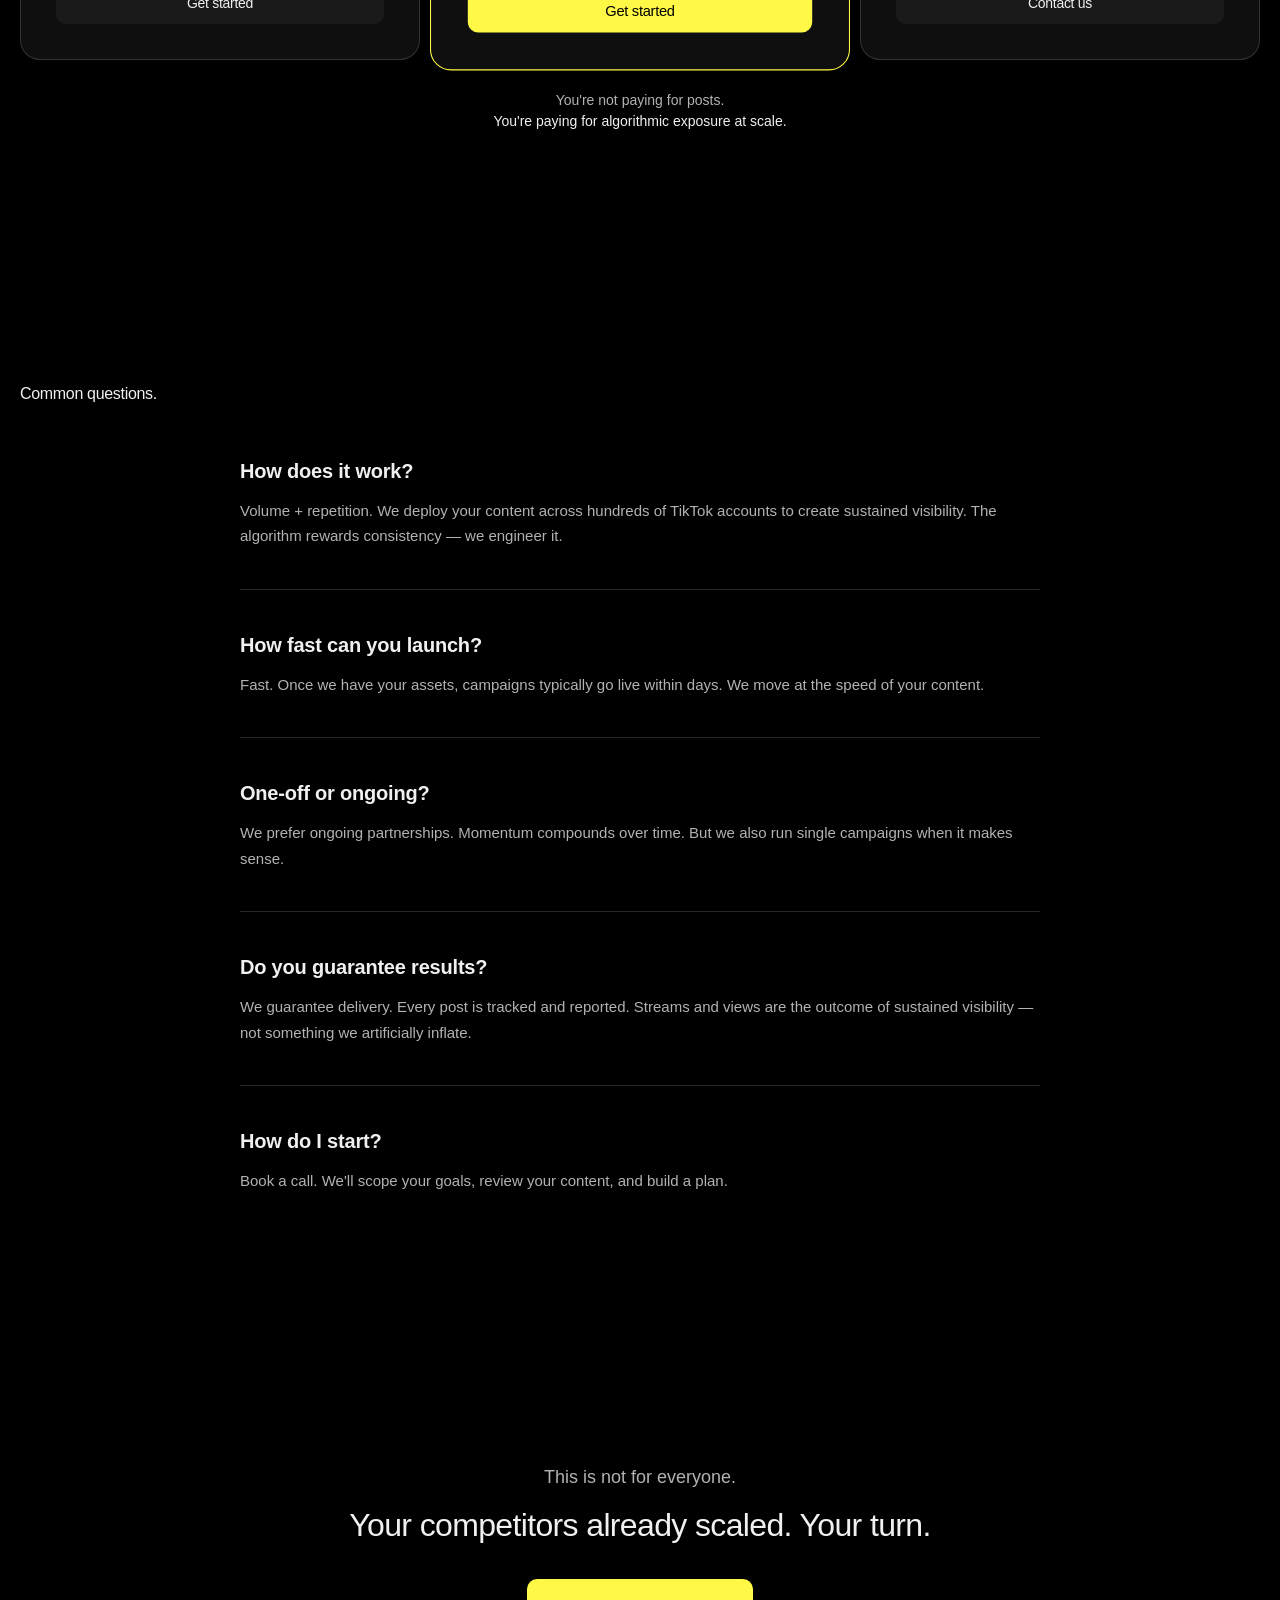
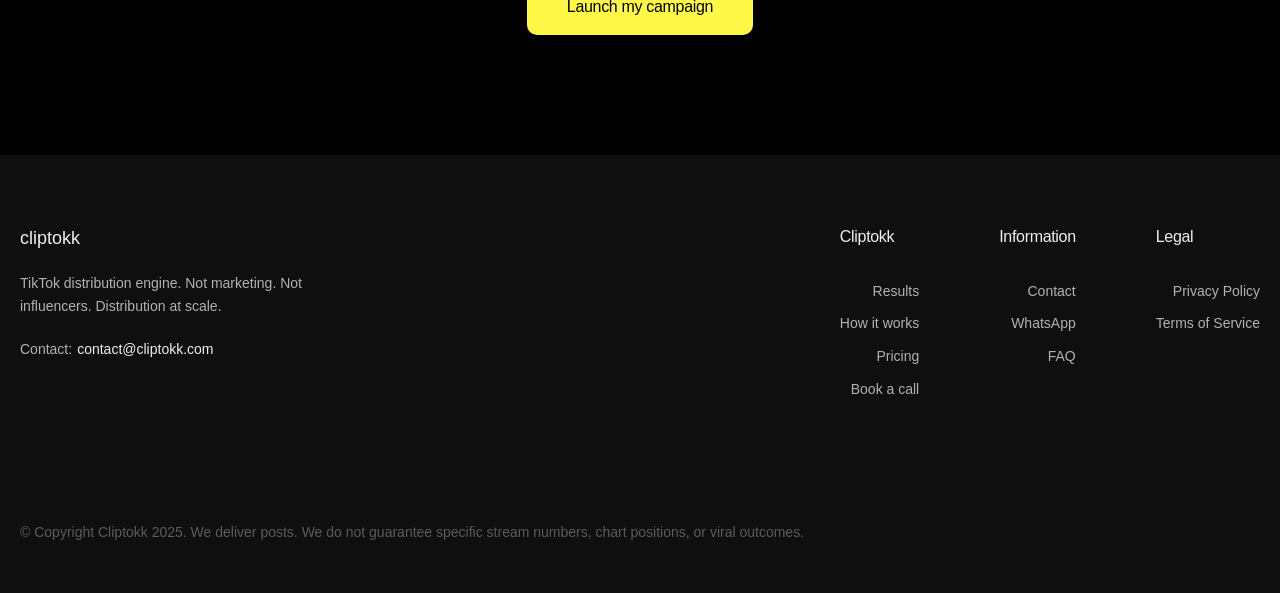
==== commit f5adf472: "Revert to original pricing: €1K / €10K / €30K" ====
--- a/index.html
+++ b/index.html
@@ -1360,19 +1360,19 @@
         <div class="pricing-grid">
             <div class="pricing-card">
                 <div class="pricing-name">Growth</div>
-                <div class="pricing-posts" style="font-size: 28px; font-family: 'Geist SemiBold', sans-serif; color: var(--accent); margin-bottom: 8px;">500 posts<span style="font-size: 14px; color: var(--gray);"> /month</span></div>
-                <div class="pricing-price">€2,500<span>/mo</span></div>
+                <div class="pricing-posts" style="font-size: 28px; font-family: 'Geist SemiBold', sans-serif; color: var(--accent); margin-bottom: 8px;">300 posts<span style="font-size: 14px; color: var(--gray);"> /month</span></div>
+                <div class="pricing-price">€1,000<span>/mo</span></div>
                 <ul class="pricing-features">
                     <li>TikTok & YouTube Shorts</li>
-                    <li>Weekly reporting</li>
+                    <li>Basic reporting</li>
                     <li>Email support</li>
                 </ul>
                 <a href="https://calendly.com/featurigo/30min" target="_blank" class="btn btn-dark" style="width: 100%;">Get started</a>
             </div>
             <div class="pricing-card popular">
-                <div class="pricing-name">Scale</div>
-                <div class="pricing-posts" style="font-size: 28px; font-family: 'Geist SemiBold', sans-serif; color: var(--accent); margin-bottom: 8px;">2,000 posts<span style="font-size: 14px; color: var(--gray);"> /month</span></div>
-                <div class="pricing-price">€7,500<span>/mo</span></div>
+                <div class="pricing-name">Campaign</div>
+                <div class="pricing-posts" style="font-size: 28px; font-family: 'Geist SemiBold', sans-serif; color: var(--accent); margin-bottom: 8px;">5,000 posts<span style="font-size: 14px; color: var(--gray);"> /month</span></div>
+                <div class="pricing-price">€10,000<span>/mo</span></div>
                 <ul class="pricing-features">
                     <li>Everything in Growth</li>
                     <li>Multiple hook variations</li>
@@ -1381,11 +1381,11 @@
                 <a href="https://calendly.com/featurigo/30min" target="_blank" class="btn btn-accent" style="width: 100%;">Get started</a>
             </div>
             <div class="pricing-card">
-                <div class="pricing-name">Enterprise</div>
-                <div class="pricing-posts" style="font-size: 28px; font-family: 'Geist SemiBold', sans-serif; color: var(--accent); margin-bottom: 8px;">5,000+ posts<span style="font-size: 14px; color: var(--gray);"> /month</span></div>
-                <div class="pricing-price">€15,000<span>/mo</span></div>
+                <div class="pricing-name">Scale</div>
+                <div class="pricing-posts" style="font-size: 28px; font-family: 'Geist SemiBold', sans-serif; color: var(--accent); margin-bottom: 8px;">10,000+ posts<span style="font-size: 14px; color: var(--gray);"> /month</span></div>
+                <div class="pricing-price">€30,000<span>/mo</span></div>
                 <ul class="pricing-features">
-                    <li>Everything in Scale</li>
+                    <li>Everything in Campaign</li>
                     <li>Dedicated account manager</li>
                     <li>Custom strategy</li>
                 </ul>
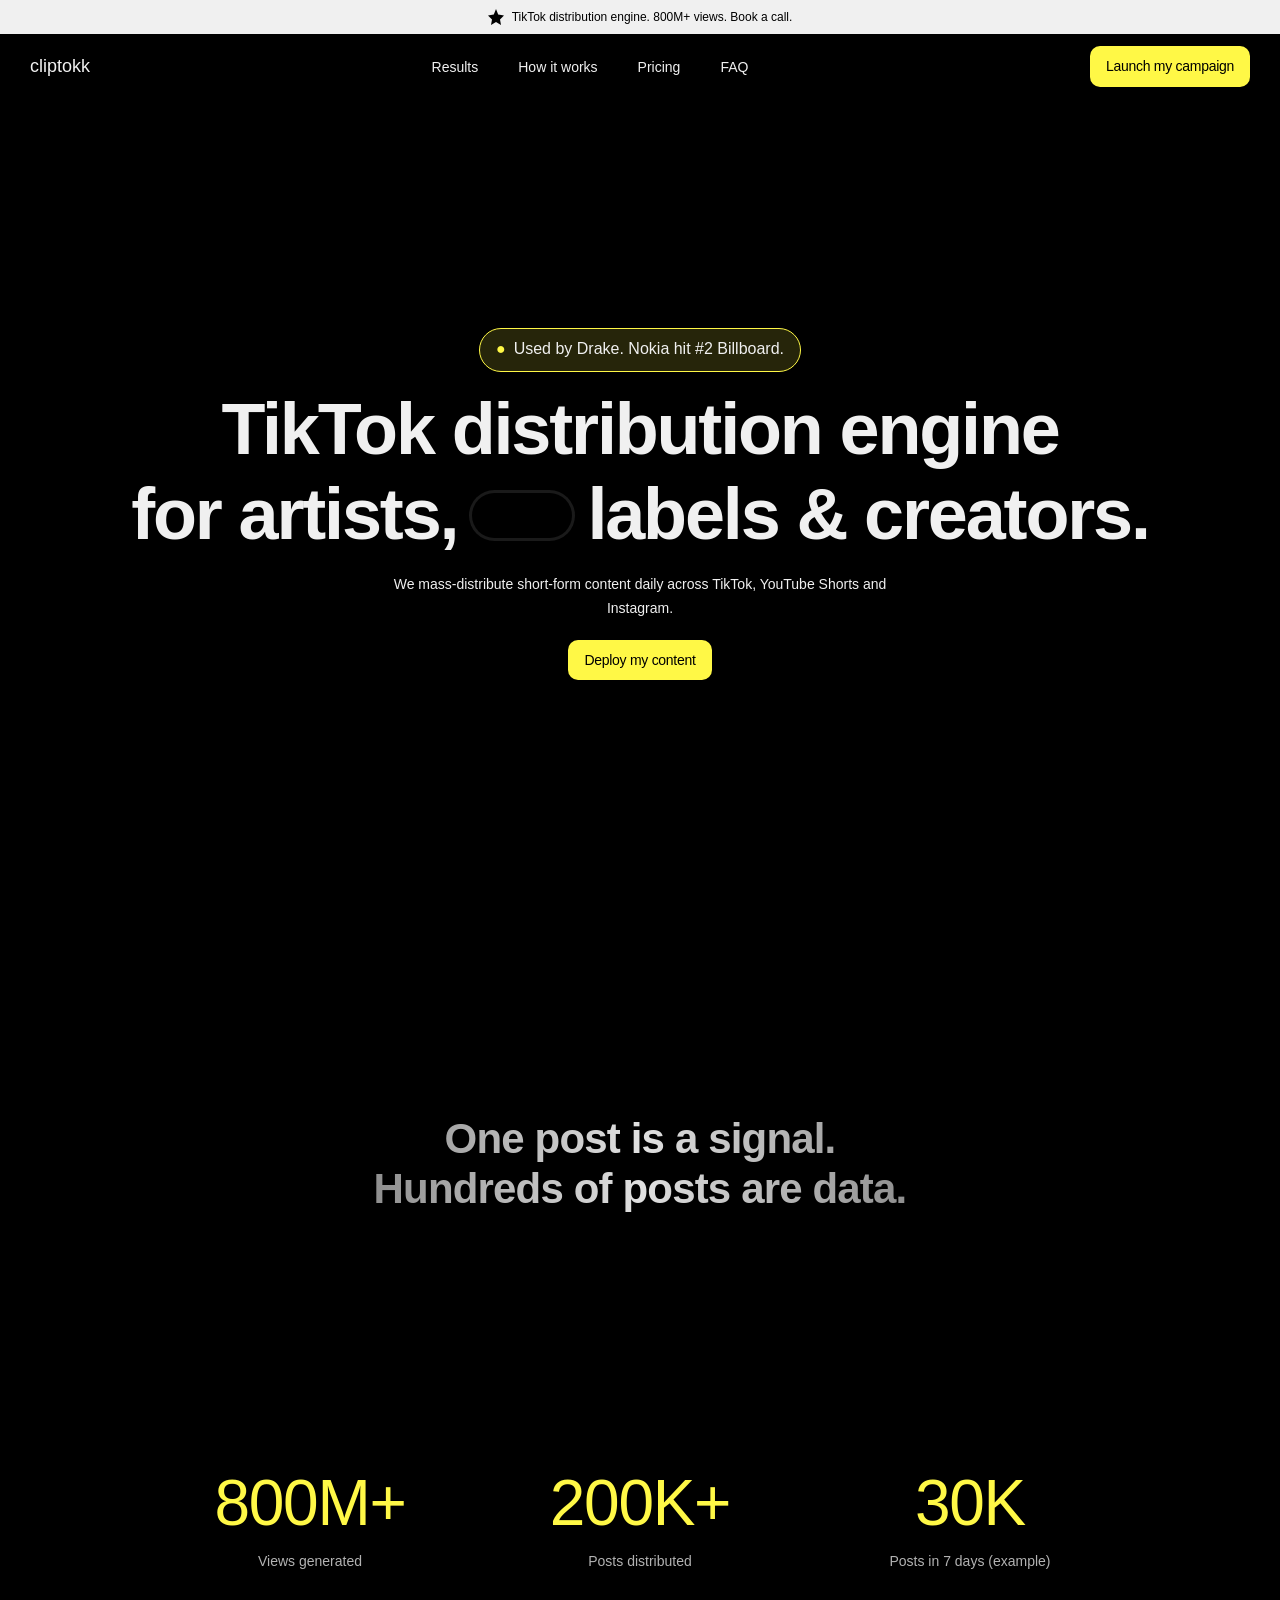
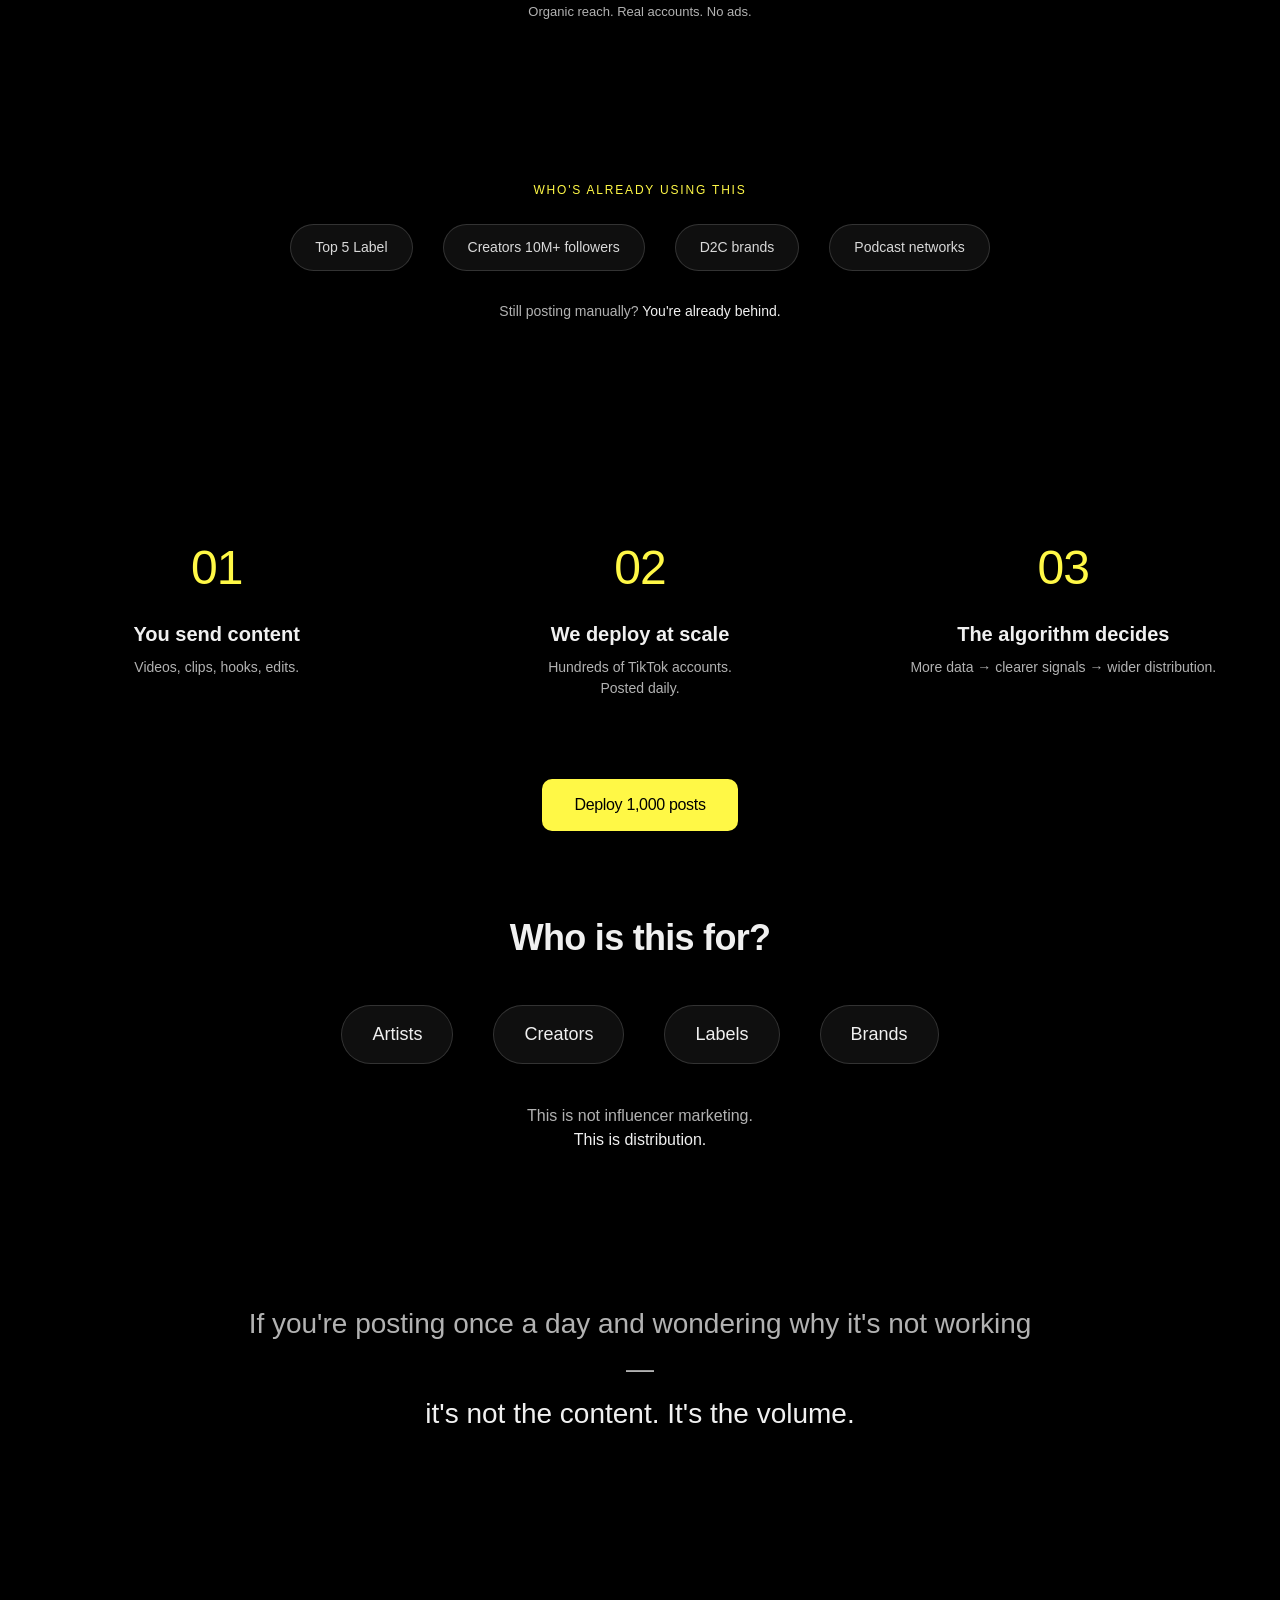
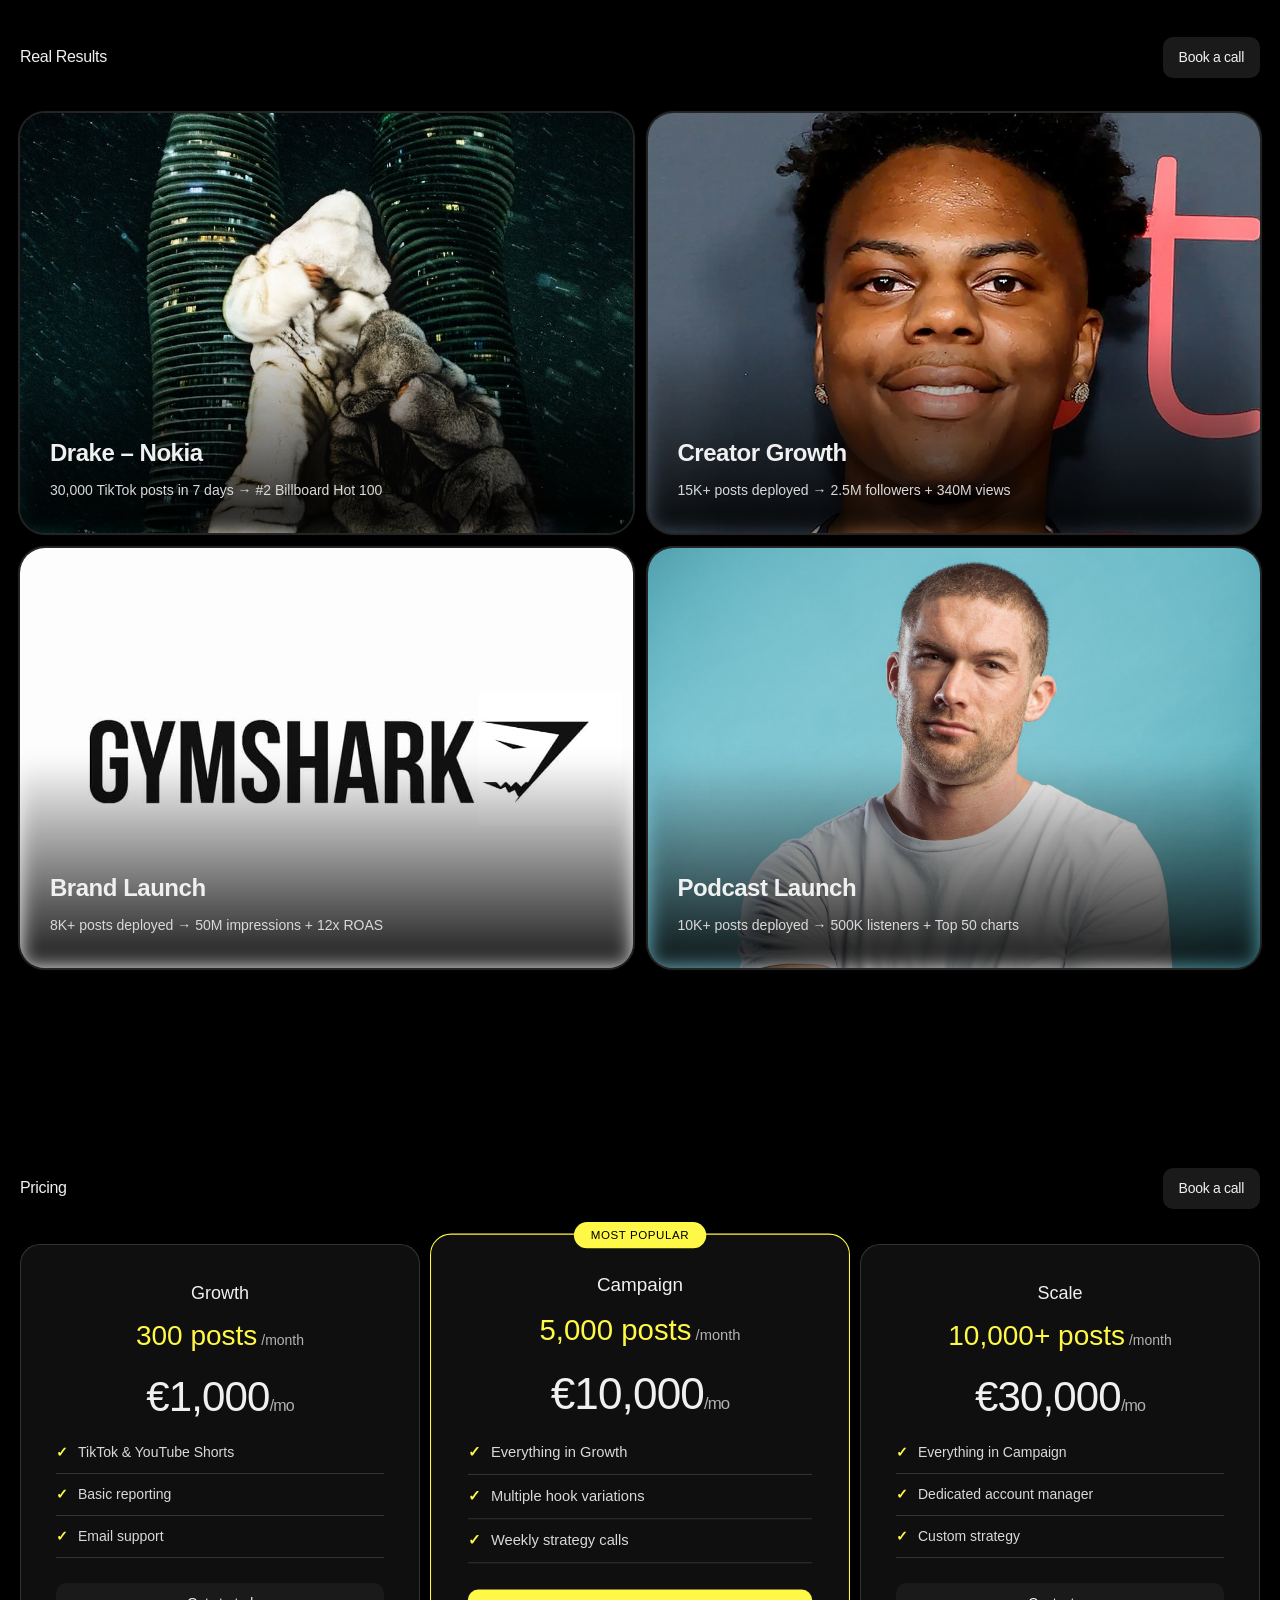
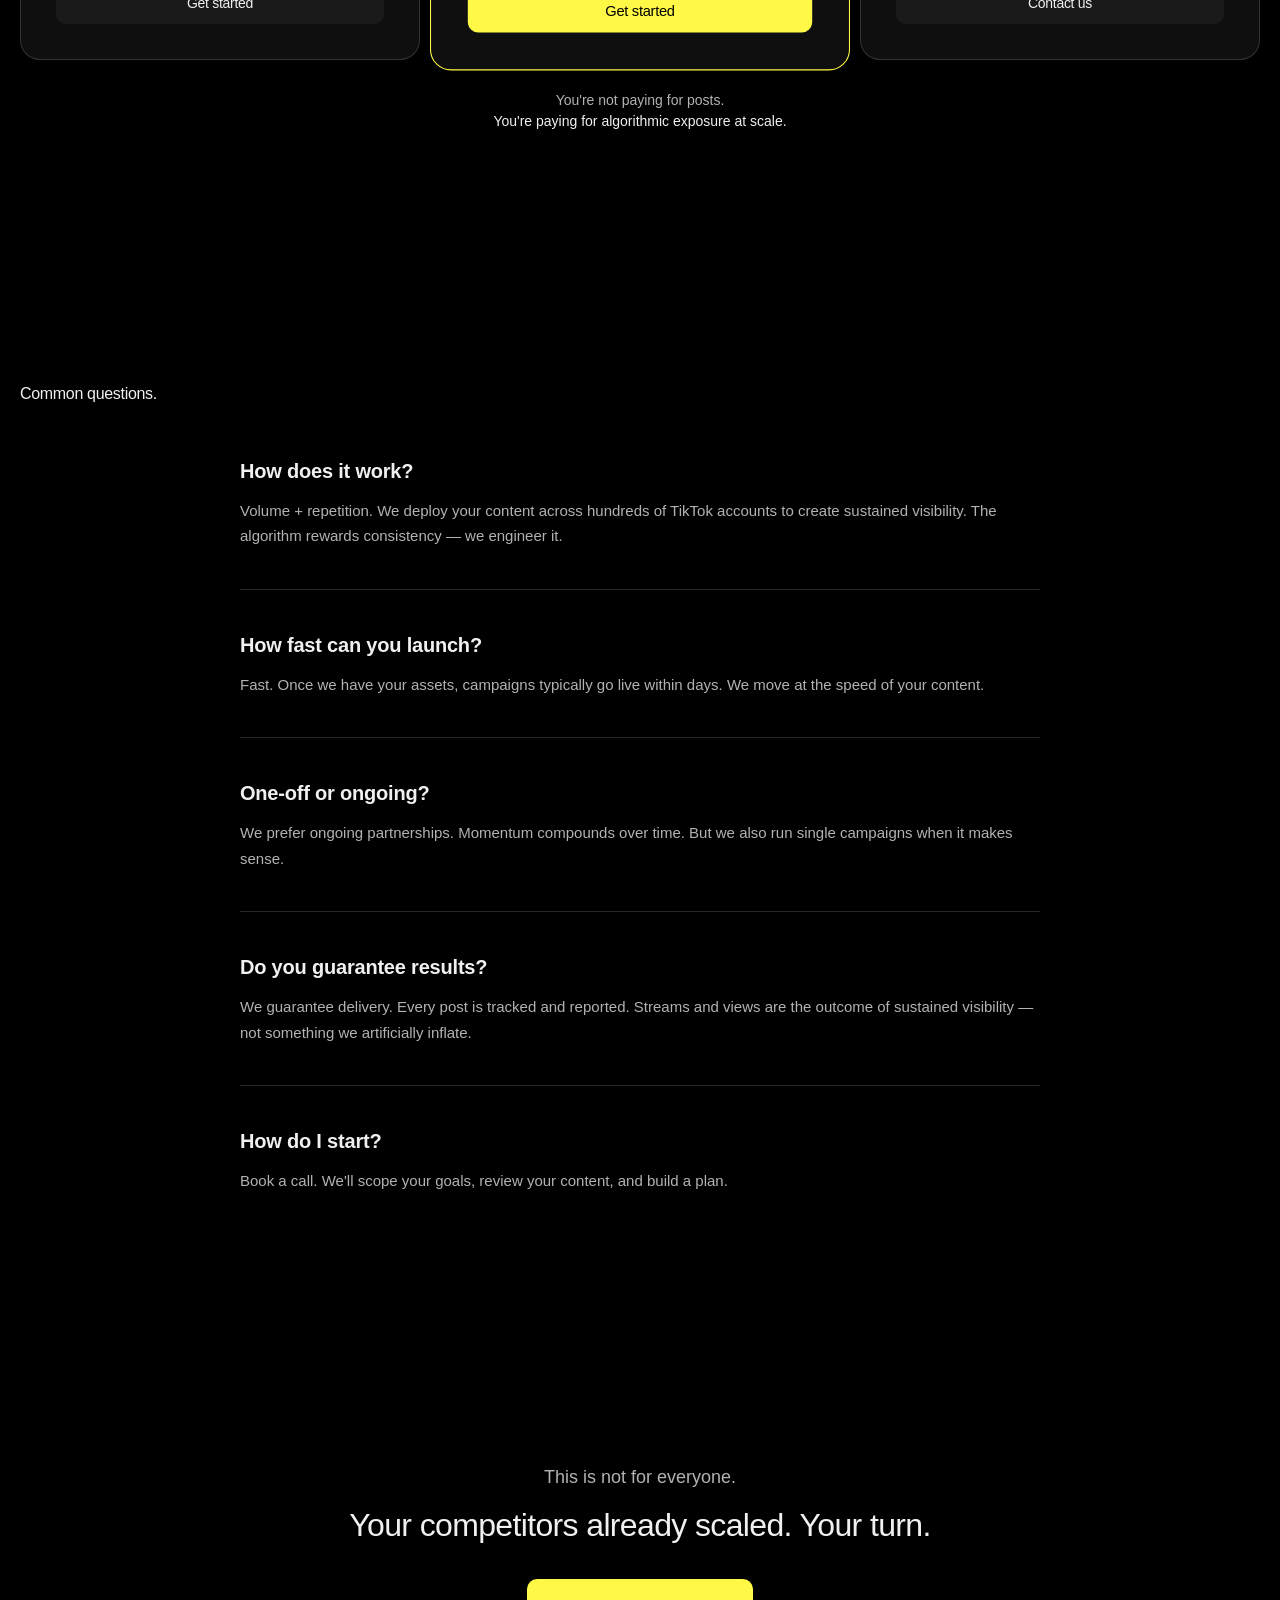
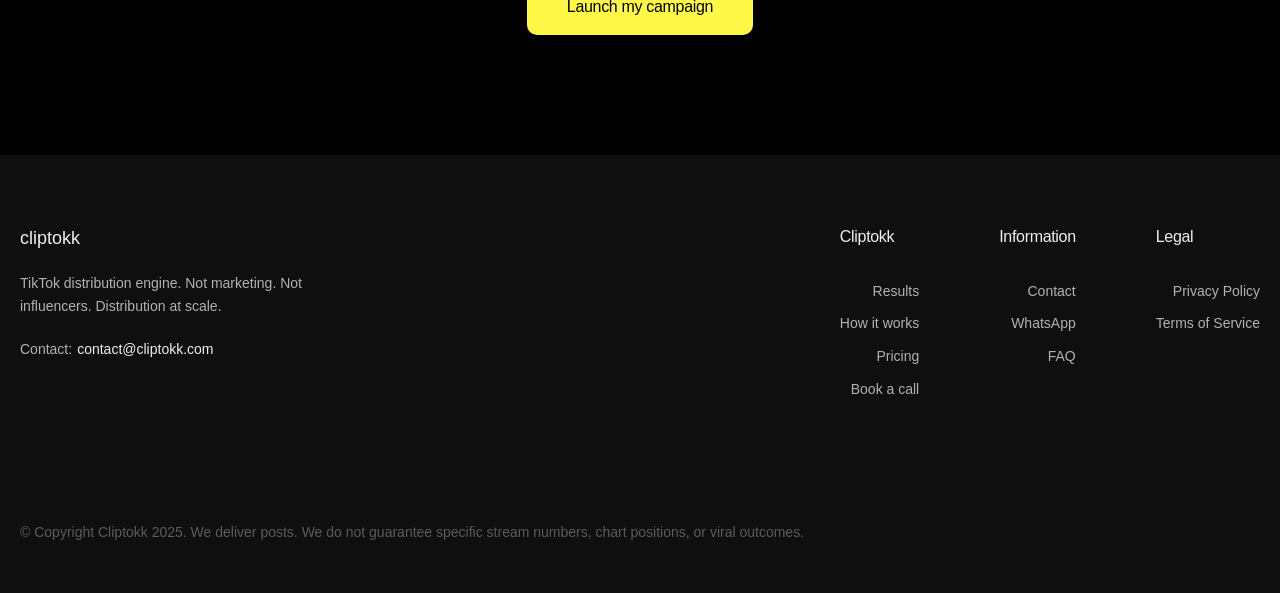
==== commit 452b205f: "Simplify hero for cold traffic conversion - Replace poetic headline with direct value prop: "TikTok " ====
--- a/index.html
+++ b/index.html
@@ -1160,24 +1160,20 @@
         </div>
 
         <div class="hero-title">
-            <h1>You post 7 times a week.</h1>
+            <h1>TikTok distribution engine</h1>
             <div class="hero-title-row">
-                <h1>We deploy</h1>
+                <h1>for artists,</h1>
                 <div class="hero-image-carousel">
                     <video src="videos/video27.mp4" autoplay loop muted playsinline></video>
                 </div>
-                <h1>7,000 posts.</h1>
-            </div>
-        </div>
-
-        <p class="hero-description" style="color: var(--white); font-family: 'Geist Medium', sans-serif;">Manual posting is over.<br>This is how content scales now.</p>
-
-        <p style="font-size: 14px; color: var(--gray); max-width: 550px; text-align: center; margin-bottom: 15px;">Labels use this. Creators figured it out. Your competitors are already here.<br><span style="color: var(--accent);">Distribution at scale is no longer an advantage — it's the minimum.</span></p>
-
-        <p style="font-size: 12px; color: var(--gray-dark); margin-bottom: 25px;">TikTok-first. YouTube Shorts available on request.</p>
+                <h1>labels & creators.</h1>
+            </div>
+        </div>
+
+        <p class="hero-description" style="color: var(--white); font-family: 'Geist Medium', sans-serif;">We mass-distribute short-form content daily across TikTok, YouTube Shorts and Instagram.</p>
 
         <a href="https://calendly.com/featurigo/30min" target="_blank" class="btn btn-accent" style="height: 40px; margin-bottom: 80px; position: relative; z-index: 10;">
-            Launch my campaign
+            Deploy my content
         </a>
 
         <div class="marquee-container">
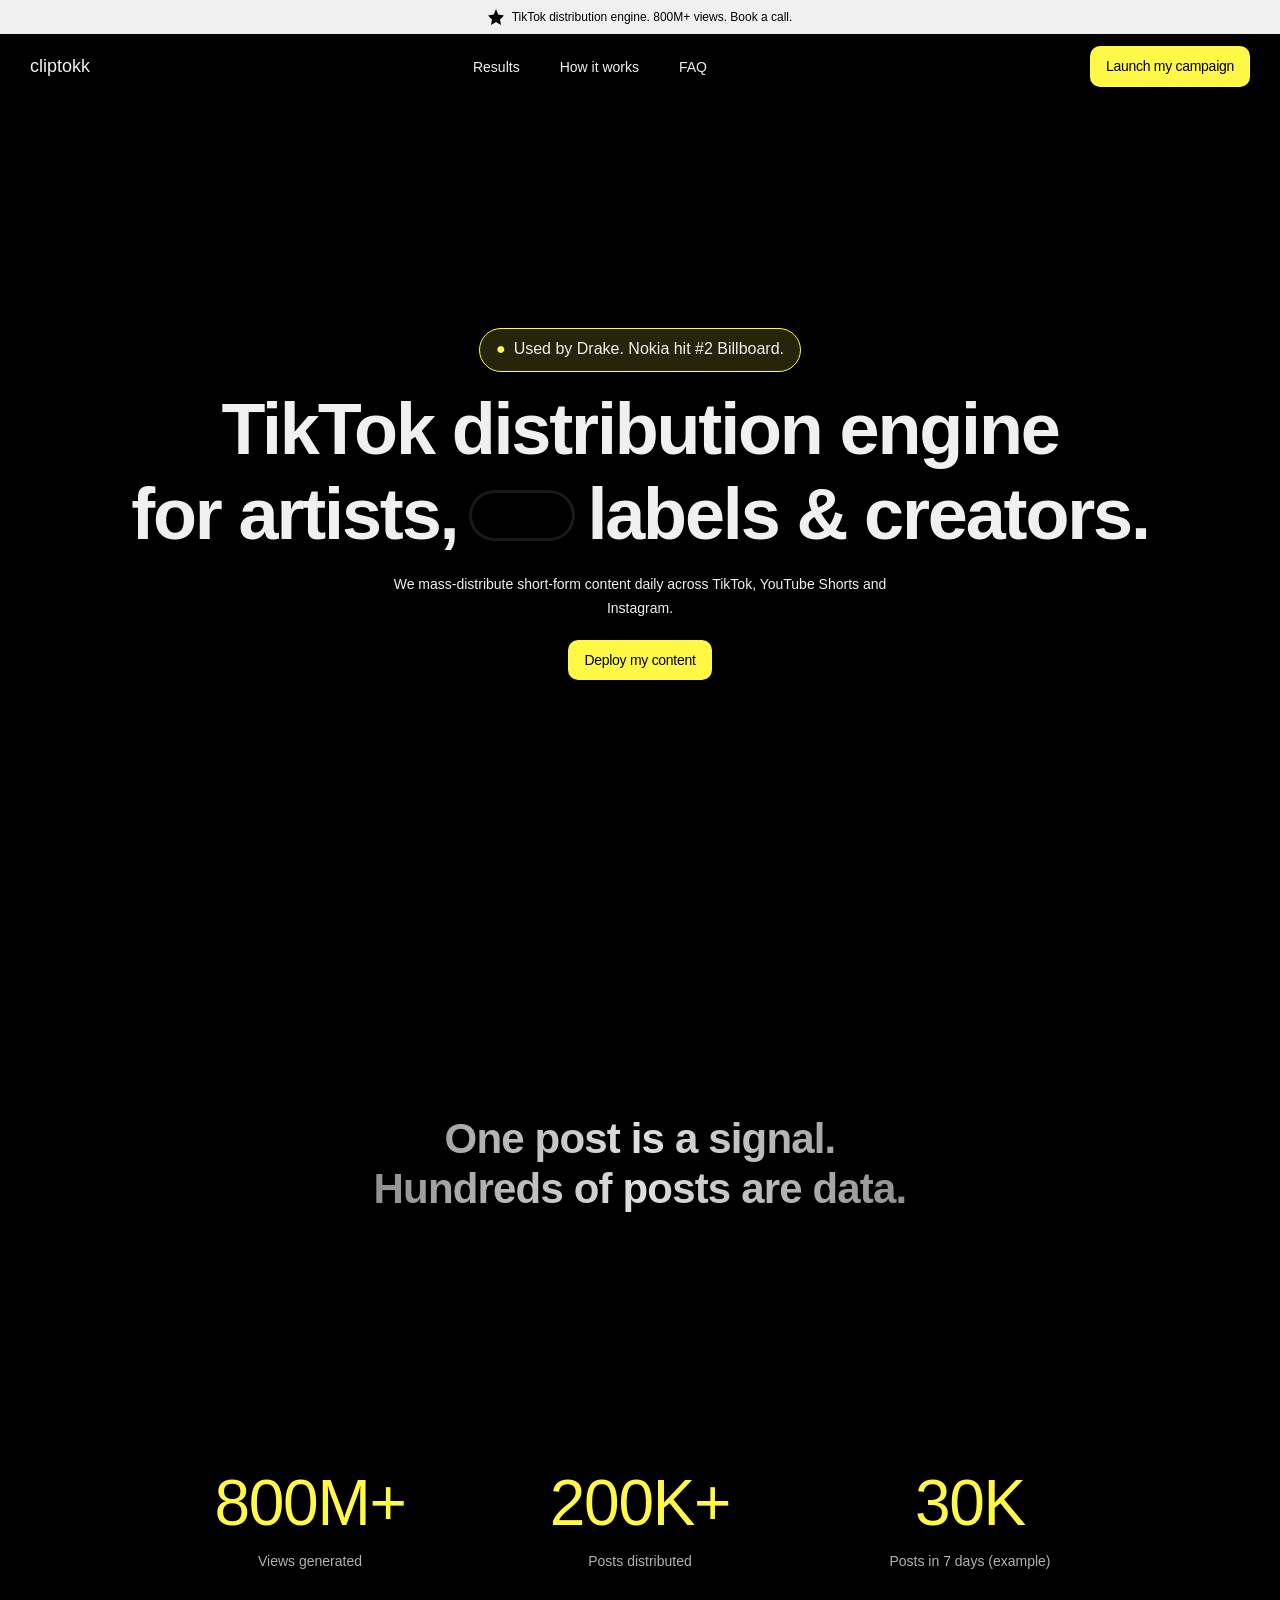
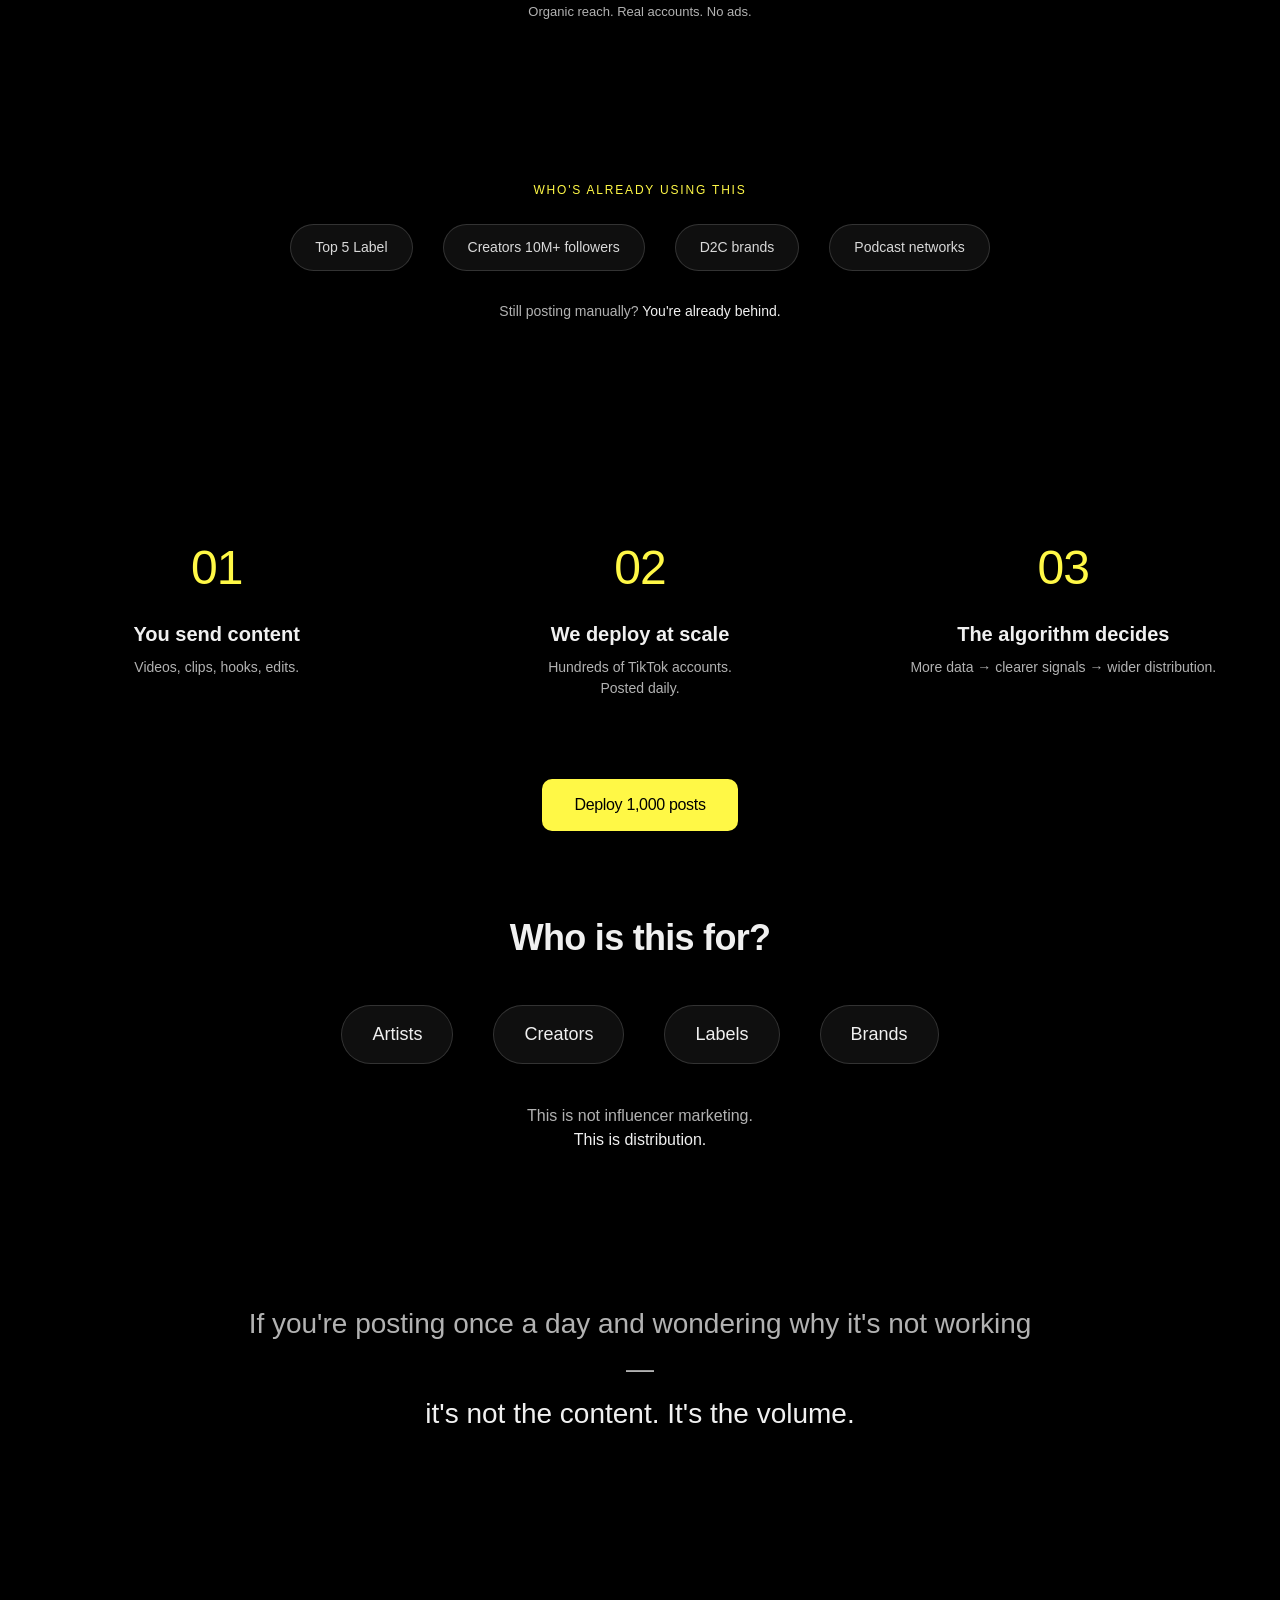
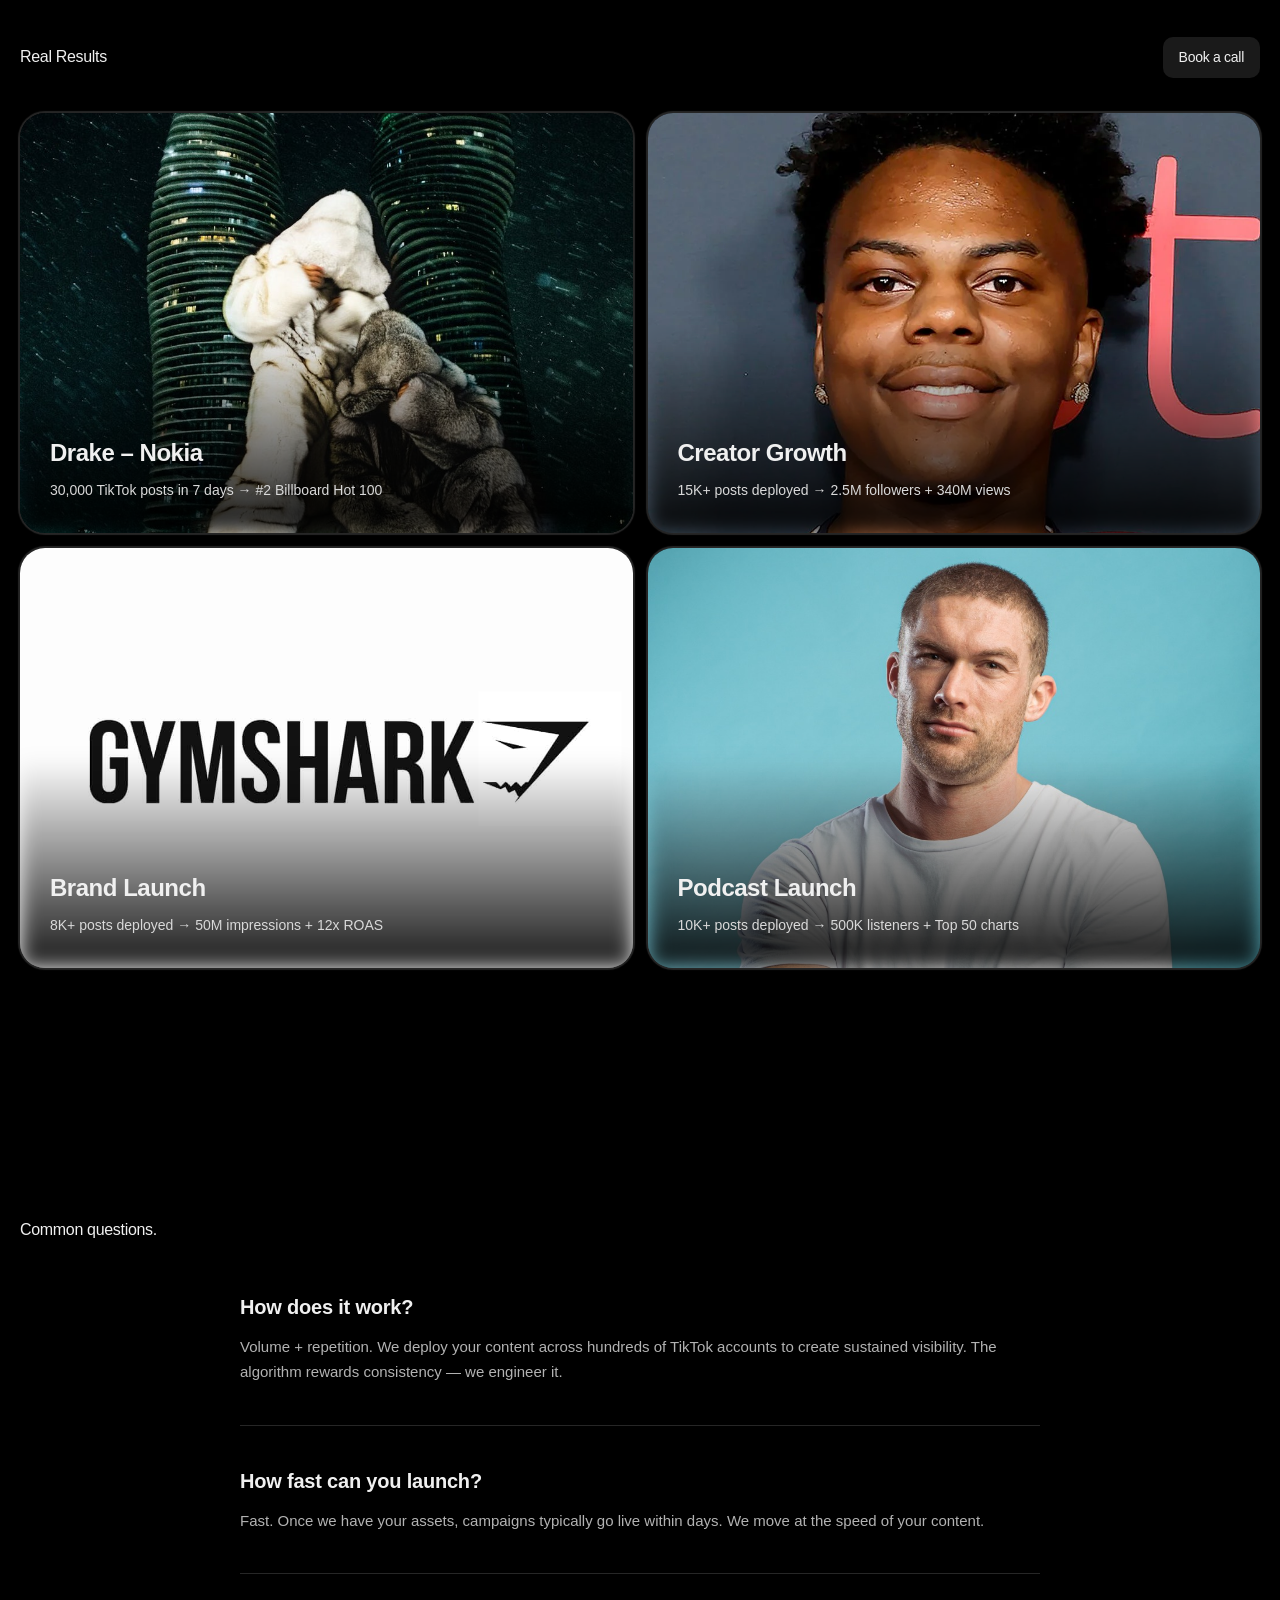
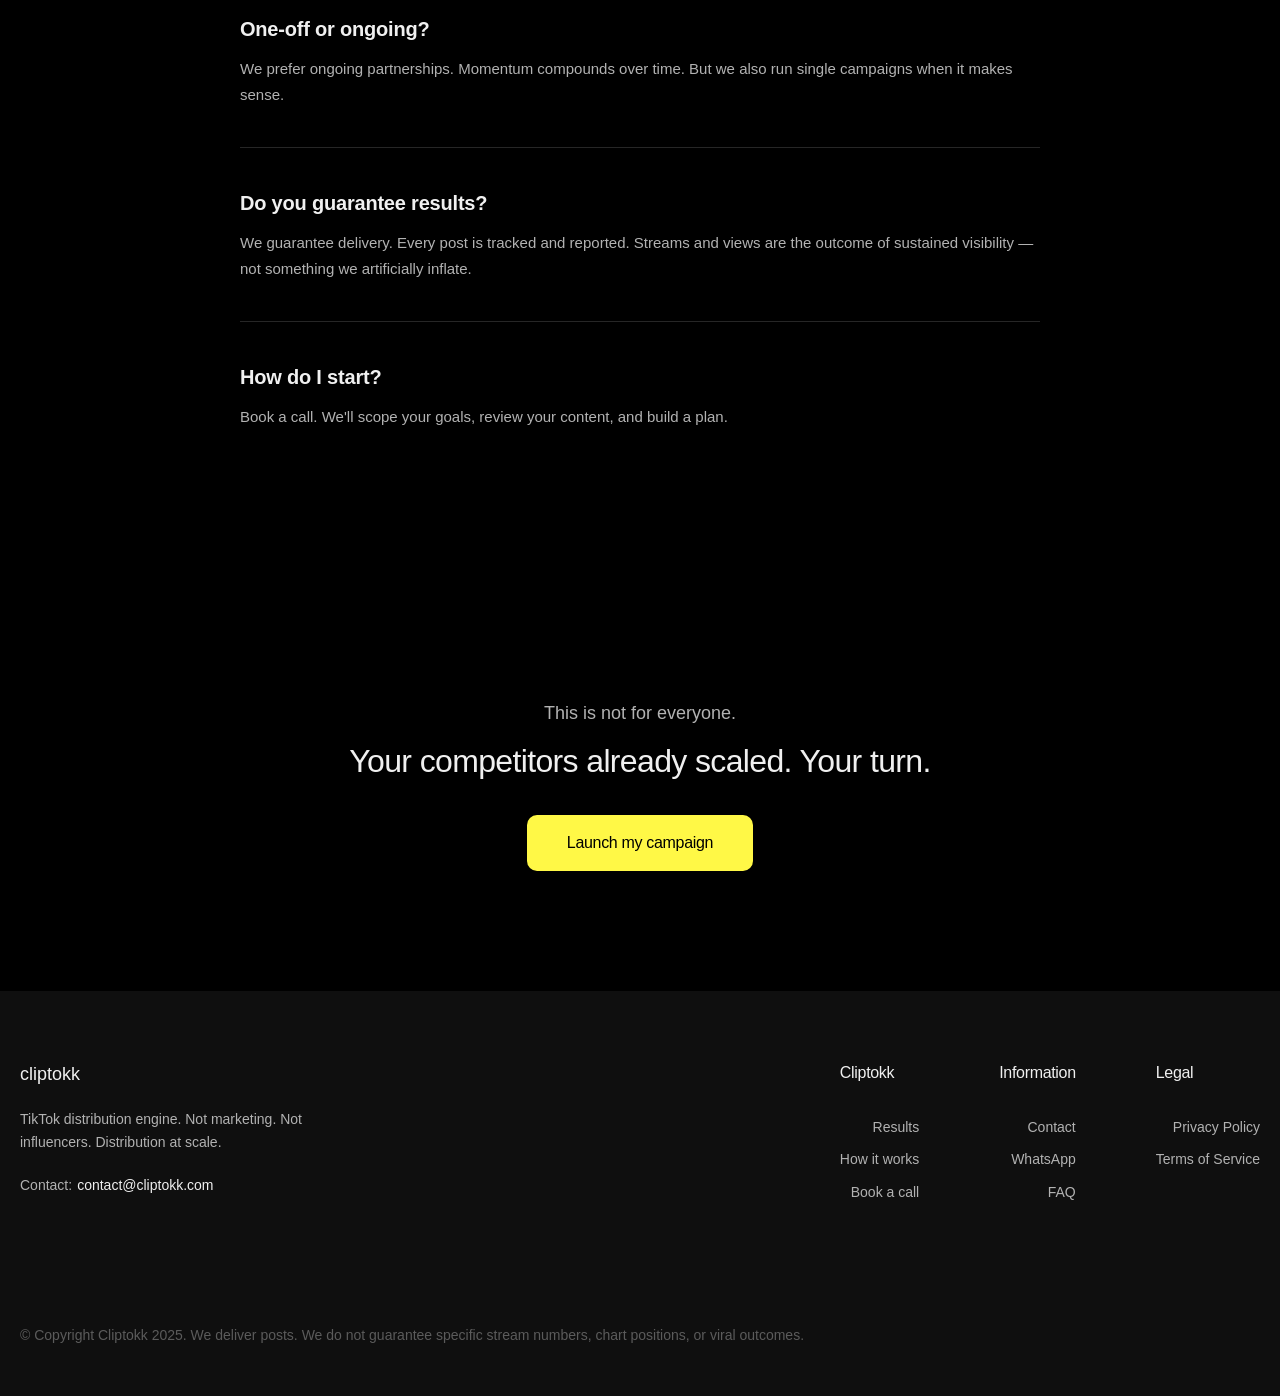
==== commit d784f5ba: "Add music landing page and remove pricing sections - Create /music/ directory with dedicated music d" ====
--- a/index.html
+++ b/index.html
@@ -1140,7 +1140,6 @@
             <ul class="nav-links">
                 <li><a href="#results">Results</a></li>
                 <li><a href="#how-it-works">How it works</a></li>
-                <li><a href="#pricing">Pricing</a></li>
                 <li><a href="#faq">FAQ</a></li>
             </ul>
             <div class="nav-buttons">
@@ -1347,50 +1346,6 @@
         </div>
     </section>
 
-    <!-- Pricing Section -->
-    <section id="pricing" class="section" style="padding-top: 50px;">
-        <div class="section-header">
-            <h2 class="section-title">Pricing</h2>
-            <a href="https://calendly.com/featurigo/30min" target="_blank" class="btn btn-dark">Book a call</a>
-        </div>
-        <div class="pricing-grid">
-            <div class="pricing-card">
-                <div class="pricing-name">Growth</div>
-                <div class="pricing-posts" style="font-size: 28px; font-family: 'Geist SemiBold', sans-serif; color: var(--accent); margin-bottom: 8px;">300 posts<span style="font-size: 14px; color: var(--gray);"> /month</span></div>
-                <div class="pricing-price">€1,000<span>/mo</span></div>
-                <ul class="pricing-features">
-                    <li>TikTok & YouTube Shorts</li>
-                    <li>Basic reporting</li>
-                    <li>Email support</li>
-                </ul>
-                <a href="https://calendly.com/featurigo/30min" target="_blank" class="btn btn-dark" style="width: 100%;">Get started</a>
-            </div>
-            <div class="pricing-card popular">
-                <div class="pricing-name">Campaign</div>
-                <div class="pricing-posts" style="font-size: 28px; font-family: 'Geist SemiBold', sans-serif; color: var(--accent); margin-bottom: 8px;">5,000 posts<span style="font-size: 14px; color: var(--gray);"> /month</span></div>
-                <div class="pricing-price">€10,000<span>/mo</span></div>
-                <ul class="pricing-features">
-                    <li>Everything in Growth</li>
-                    <li>Multiple hook variations</li>
-                    <li>Weekly strategy calls</li>
-                </ul>
-                <a href="https://calendly.com/featurigo/30min" target="_blank" class="btn btn-accent" style="width: 100%;">Get started</a>
-            </div>
-            <div class="pricing-card">
-                <div class="pricing-name">Scale</div>
-                <div class="pricing-posts" style="font-size: 28px; font-family: 'Geist SemiBold', sans-serif; color: var(--accent); margin-bottom: 8px;">10,000+ posts<span style="font-size: 14px; color: var(--gray);"> /month</span></div>
-                <div class="pricing-price">€30,000<span>/mo</span></div>
-                <ul class="pricing-features">
-                    <li>Everything in Campaign</li>
-                    <li>Dedicated account manager</li>
-                    <li>Custom strategy</li>
-                </ul>
-                <a href="https://calendly.com/featurigo/30min" target="_blank" class="btn btn-dark" style="width: 100%;">Contact us</a>
-            </div>
-        </div>
-        <p style="text-align: center; margin-top: 30px; font-size: 14px; color: var(--gray); max-width: 500px; margin-left: auto; margin-right: auto;">You're not paying for posts.<br><span style="color: var(--white);">You're paying for algorithmic exposure at scale.</span></p>
-    </section>
-
     <!-- FAQ Section -->
     <section id="faq" class="section">
         <div class="section-header" style="margin-bottom: 50px;">
@@ -1448,7 +1403,6 @@
                         <ul>
                             <li><a href="#results">Results</a></li>
                             <li><a href="#how-it-works">How it works</a></li>
-                            <li><a href="#pricing">Pricing</a></li>
                             <li><a href="https://calendly.com/featurigo/30min" target="_blank">Book a call</a></li>
                         </ul>
                     </div>
@@ -1522,8 +1476,7 @@
                 </div>
 
                 <div class="modal-cta">
-                    <a href="https://calendly.com/featurigo/30min" target="_blank" class="btn btn-accent">Book a call</a>
-                    <a href="#pricing" class="btn btn-dark">View pricing</a>
+                    <a href="https://calendly.com/featurigo/30min" target="_blank" class="btn btn-accent" style="width: 100%;">Book a call</a>
                 </div>
             </div>
         </div>
@@ -1575,8 +1528,7 @@
                 </div>
 
                 <div class="modal-cta">
-                    <a href="https://calendly.com/featurigo/30min" target="_blank" class="btn btn-accent">Book a call</a>
-                    <a href="#pricing" class="btn btn-dark">View pricing</a>
+                    <a href="https://calendly.com/featurigo/30min" target="_blank" class="btn btn-accent" style="width: 100%;">Book a call</a>
                 </div>
             </div>
         </div>
@@ -1628,8 +1580,7 @@
                 </div>
 
                 <div class="modal-cta">
-                    <a href="https://calendly.com/featurigo/30min" target="_blank" class="btn btn-accent">Book a call</a>
-                    <a href="#pricing" class="btn btn-dark">View pricing</a>
+                    <a href="https://calendly.com/featurigo/30min" target="_blank" class="btn btn-accent" style="width: 100%;">Book a call</a>
                 </div>
             </div>
         </div>
@@ -1681,8 +1632,7 @@
                 </div>
 
                 <div class="modal-cta">
-                    <a href="https://calendly.com/featurigo/30min" target="_blank" class="btn btn-accent">Book a call</a>
-                    <a href="#pricing" class="btn btn-dark">View pricing</a>
+                    <a href="https://calendly.com/featurigo/30min" target="_blank" class="btn btn-accent" style="width: 100%;">Book a call</a>
                 </div>
             </div>
         </div>
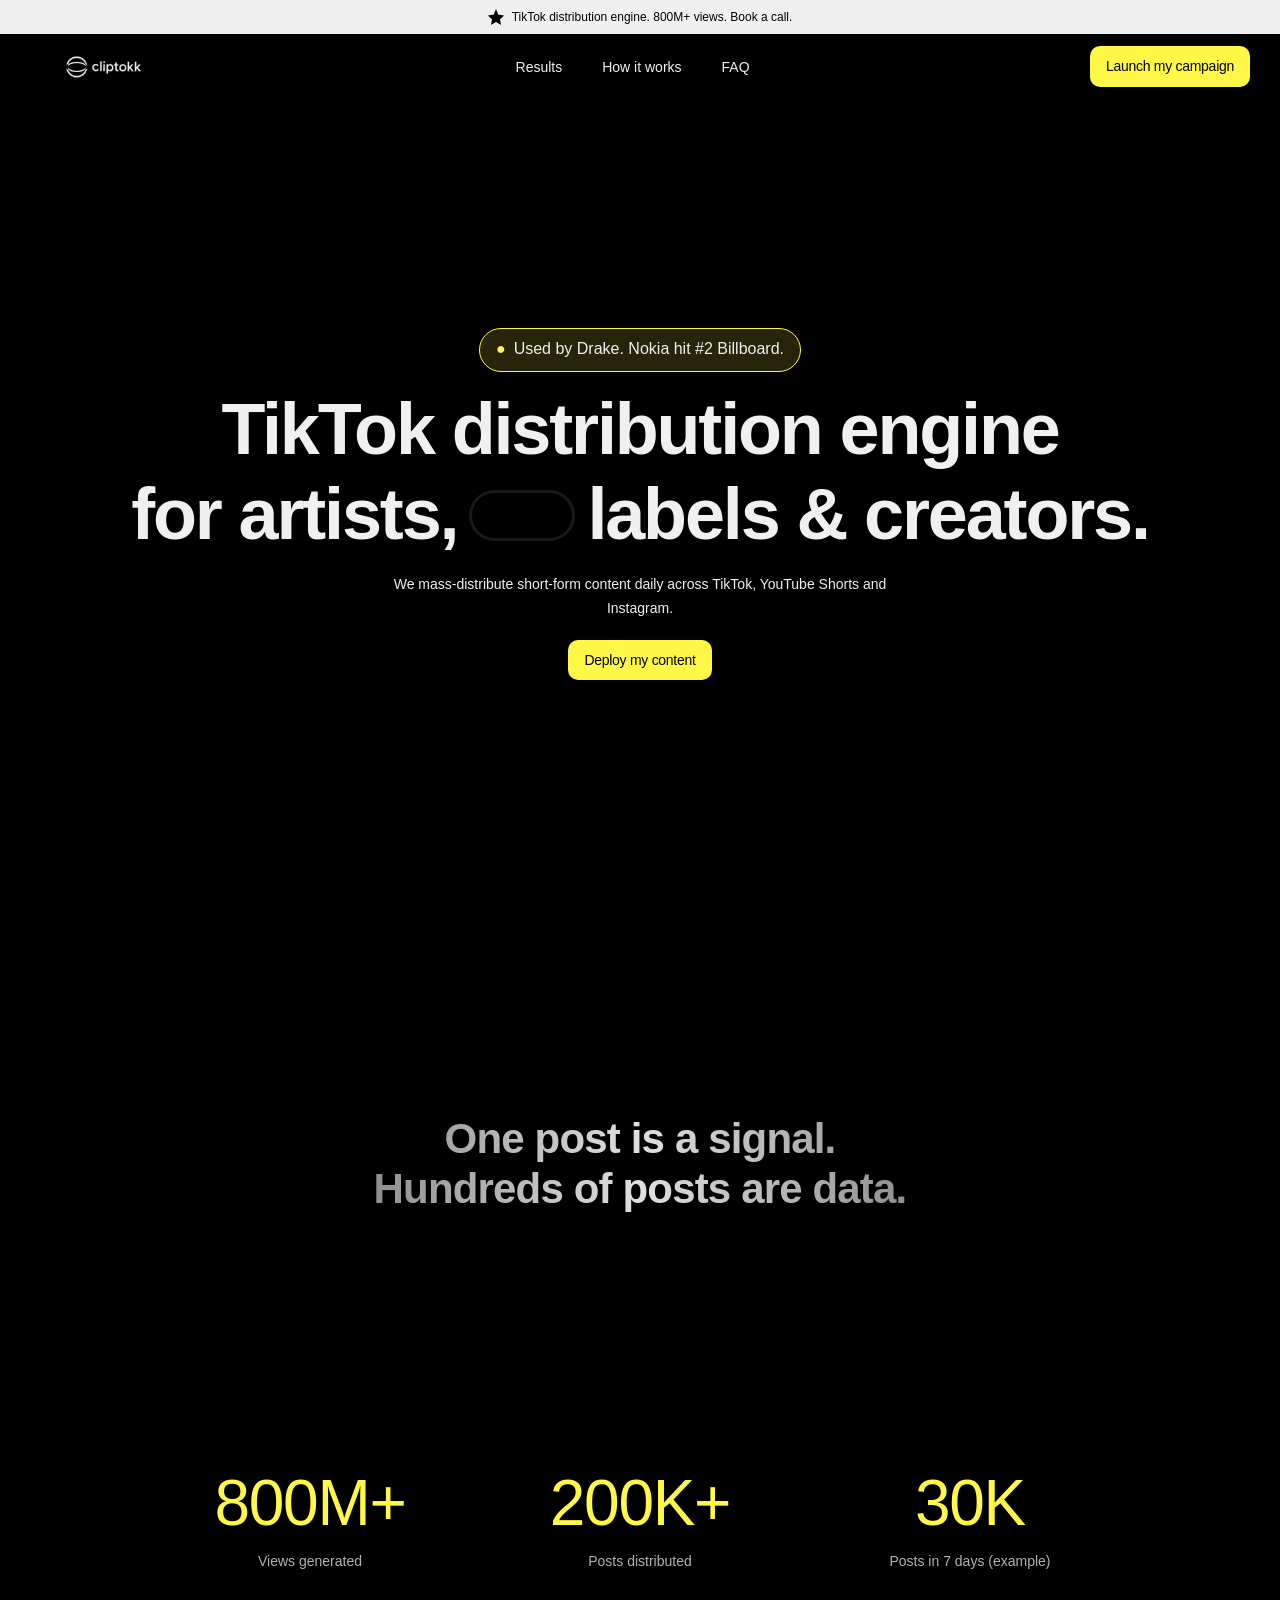
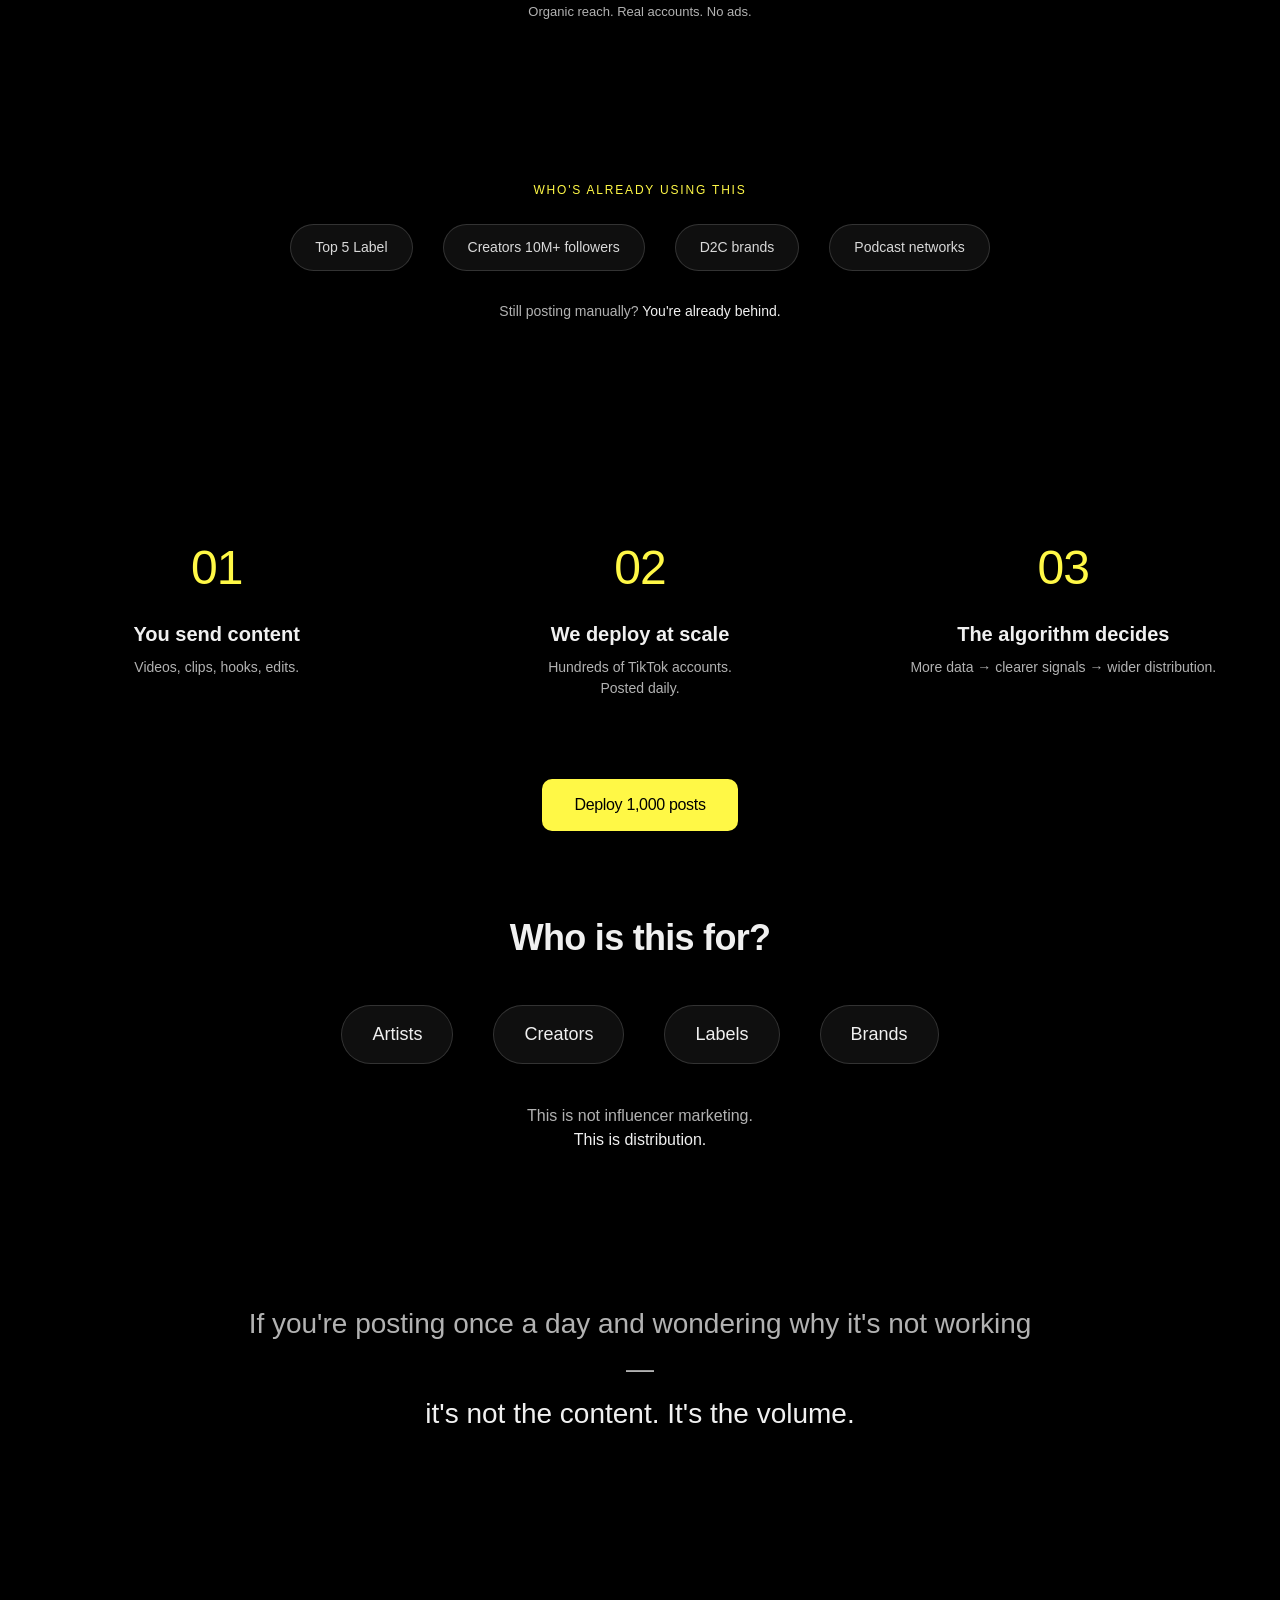
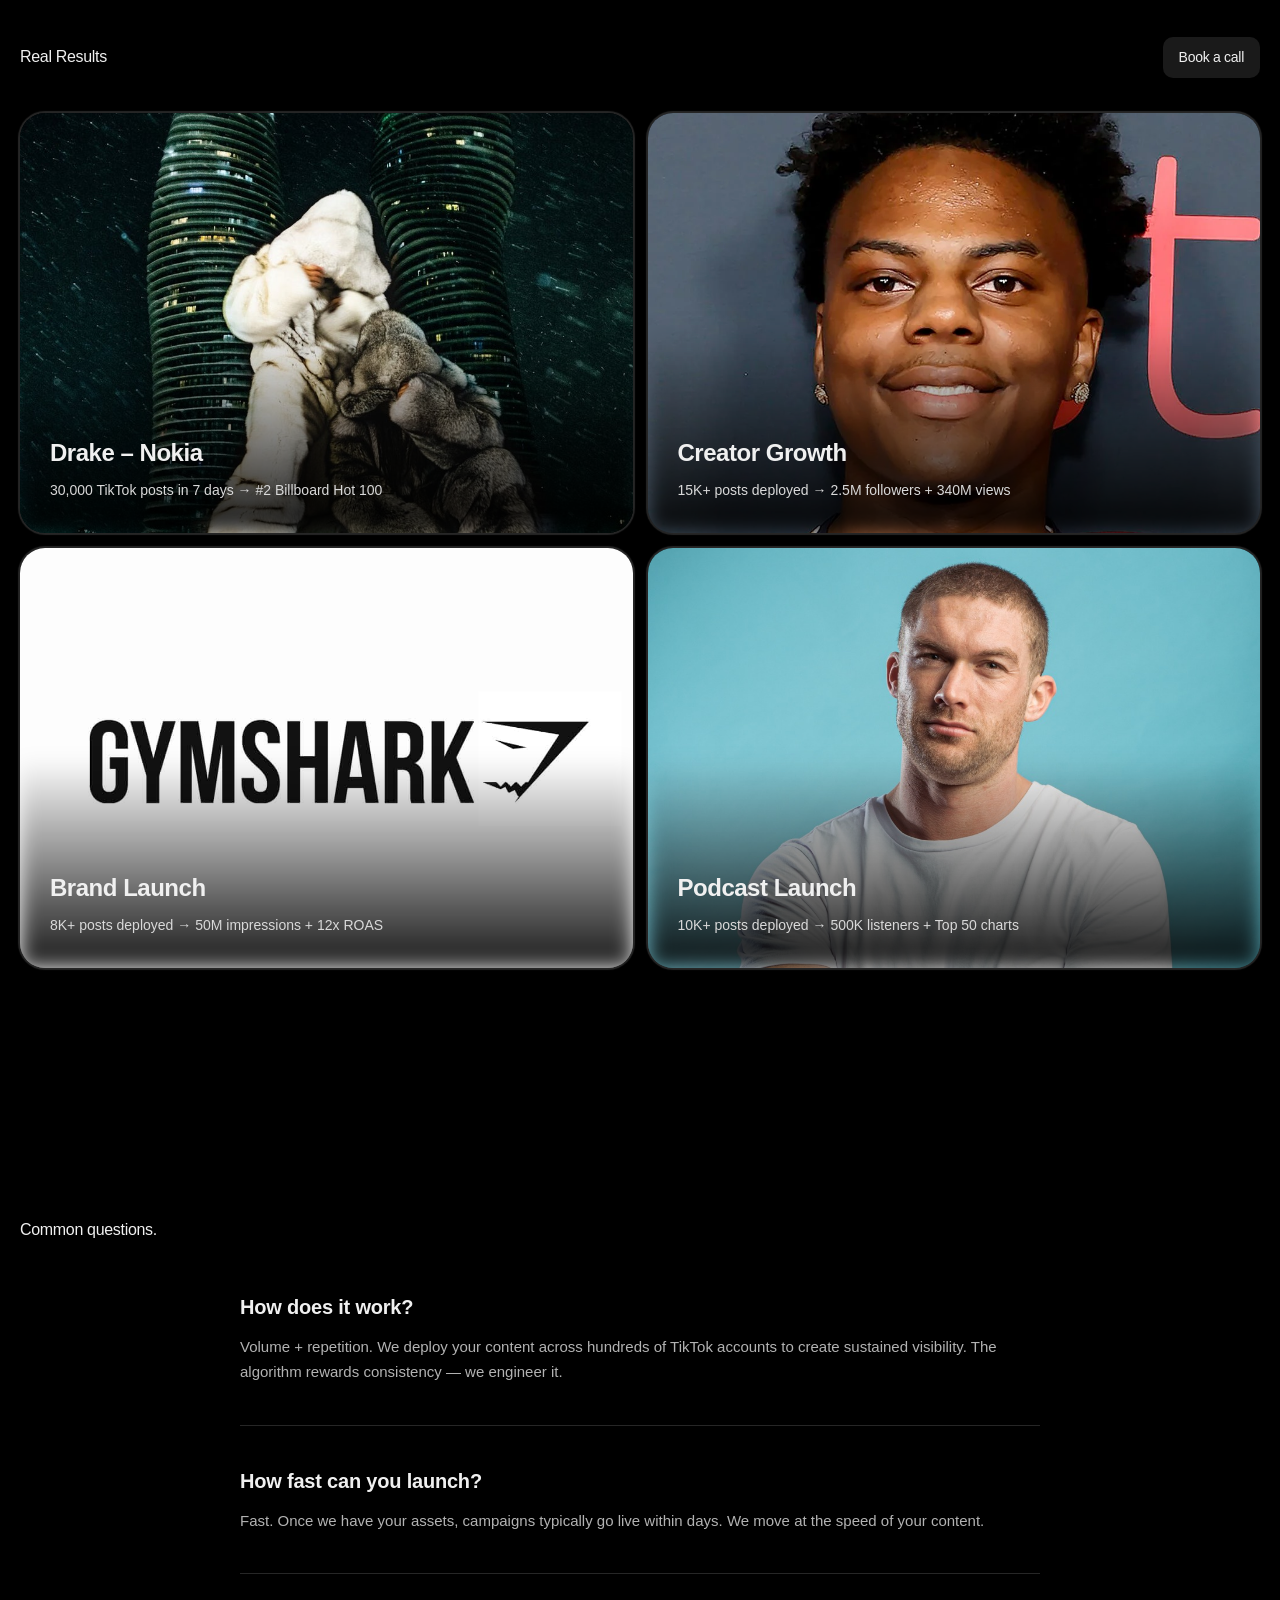
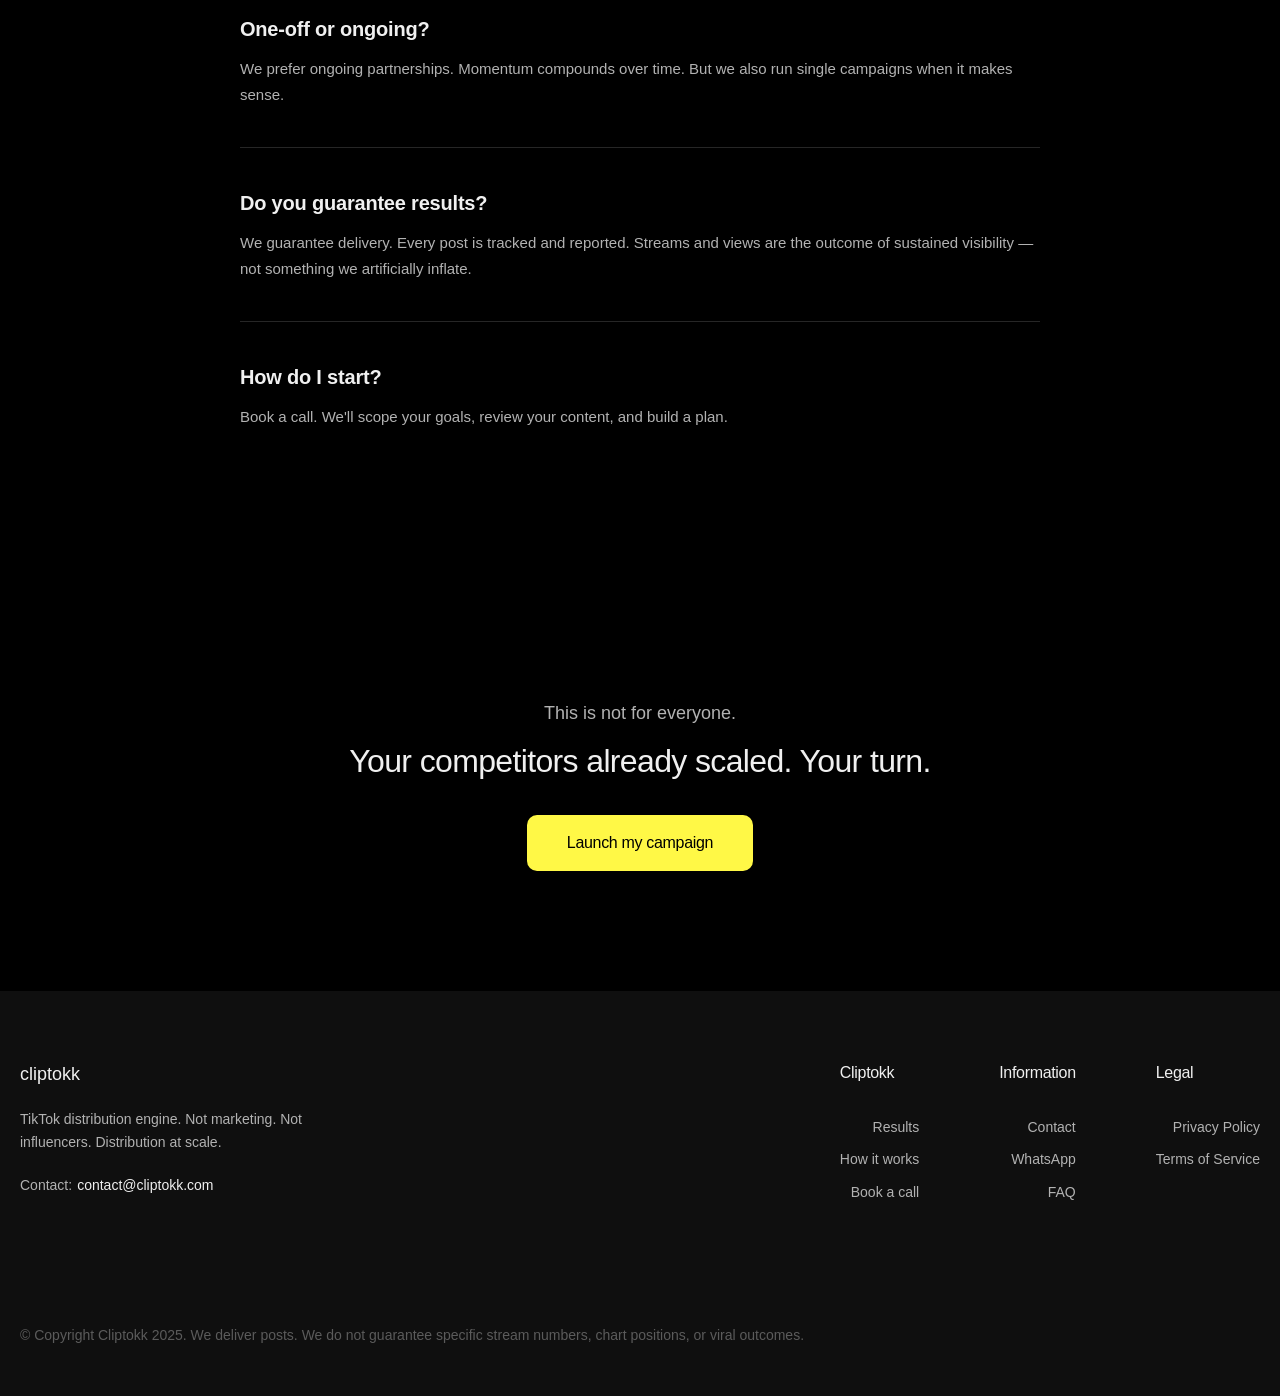
==== commit 78ddf849: "Add new logo image across all pages 🤖 Generated with [Claude Code](https://claude.com/claude-code)  " ====
--- a/index.html
+++ b/index.html
@@ -1135,7 +1135,7 @@
     <nav class="navbar">
         <div class="nav-container">
             <a href="/" class="logo">
-                cliptokk
+                <img src="images/logo.png" alt="Cliptokk" height="32">
             </a>
             <ul class="nav-links">
                 <li><a href="#results">Results</a></li>
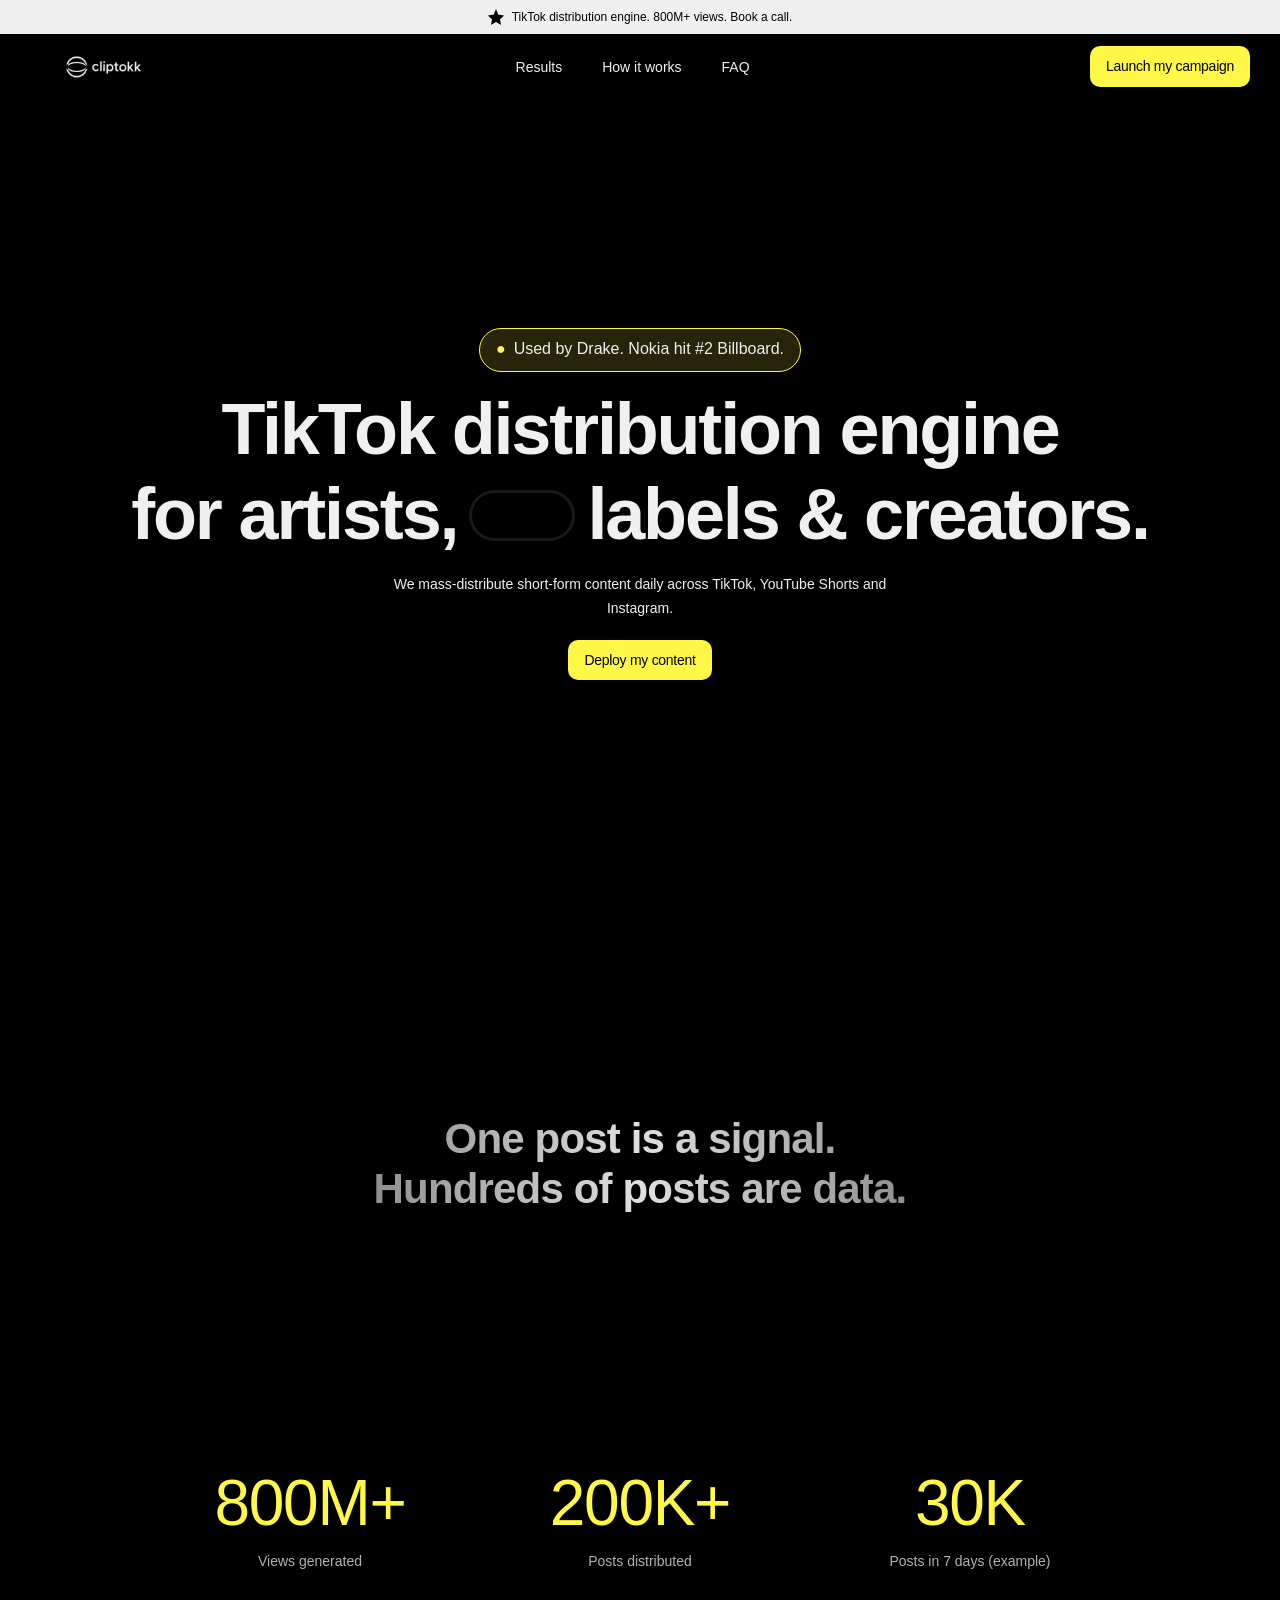
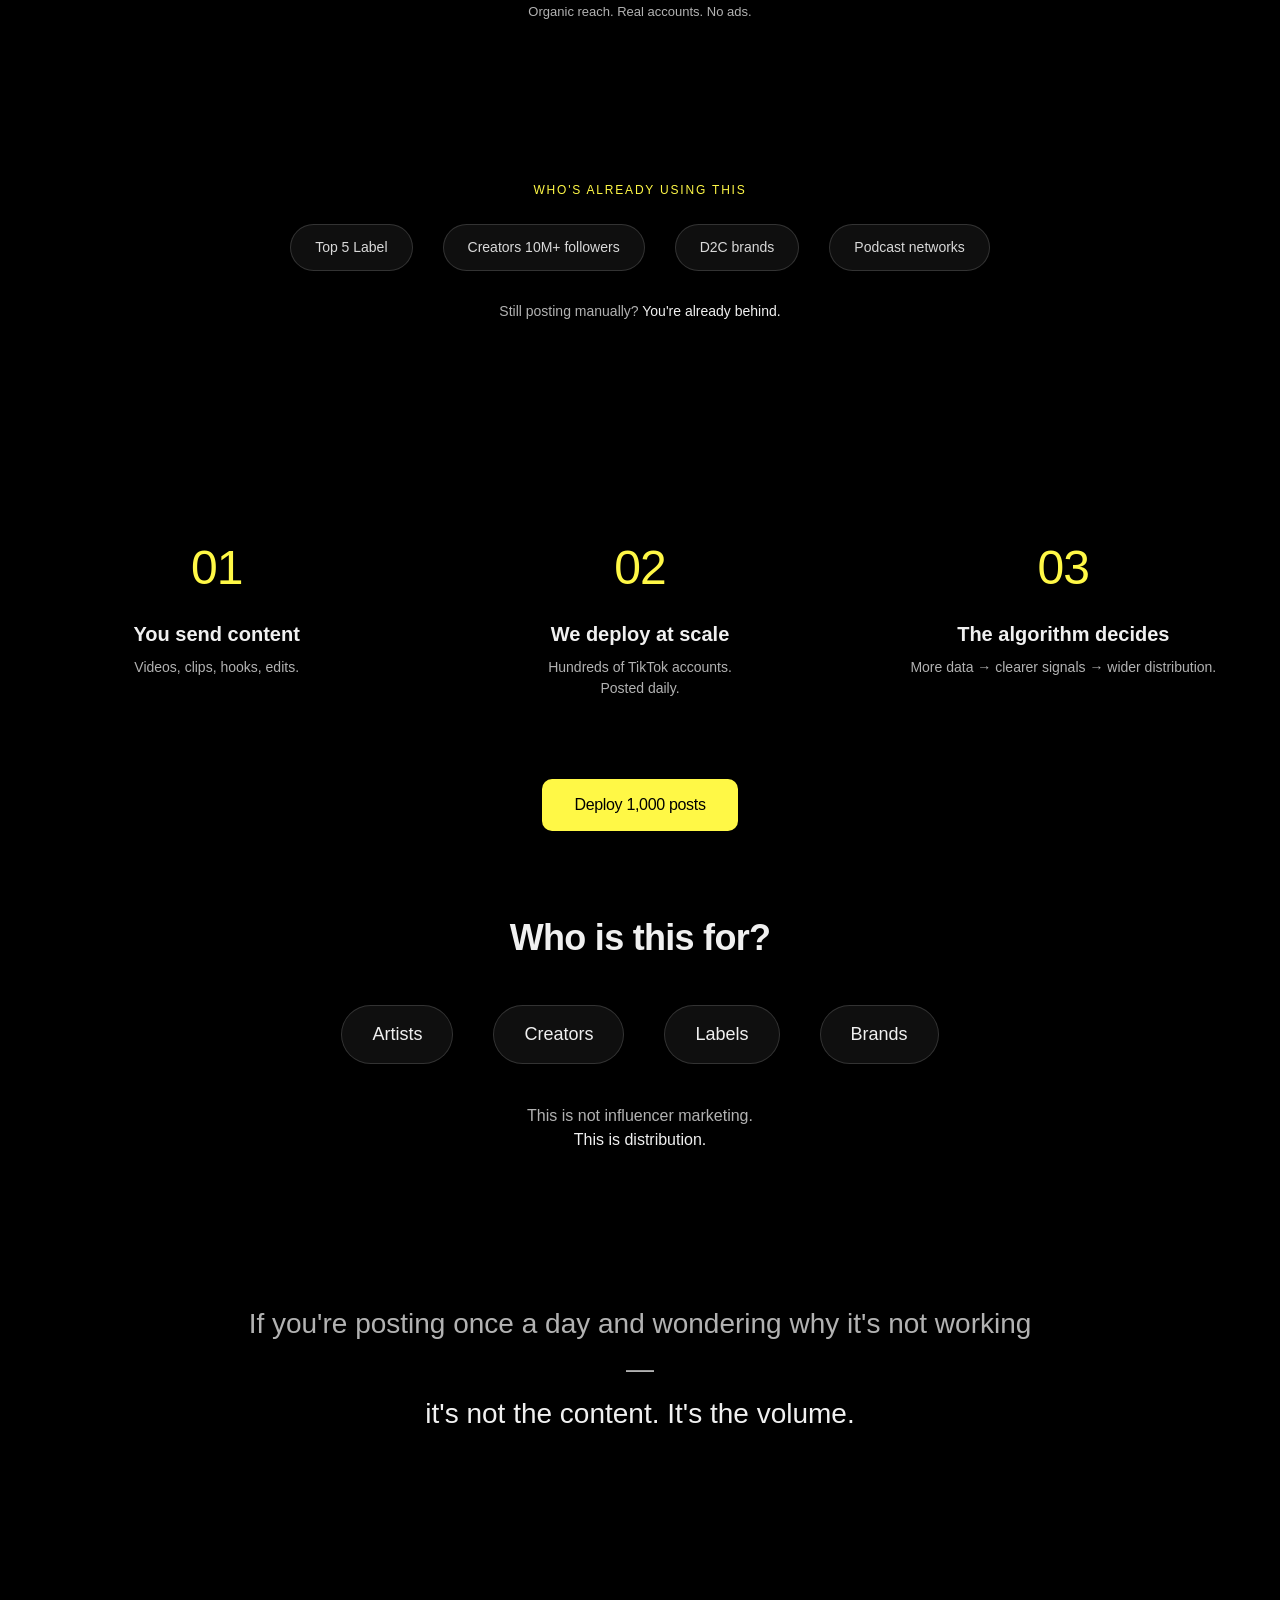
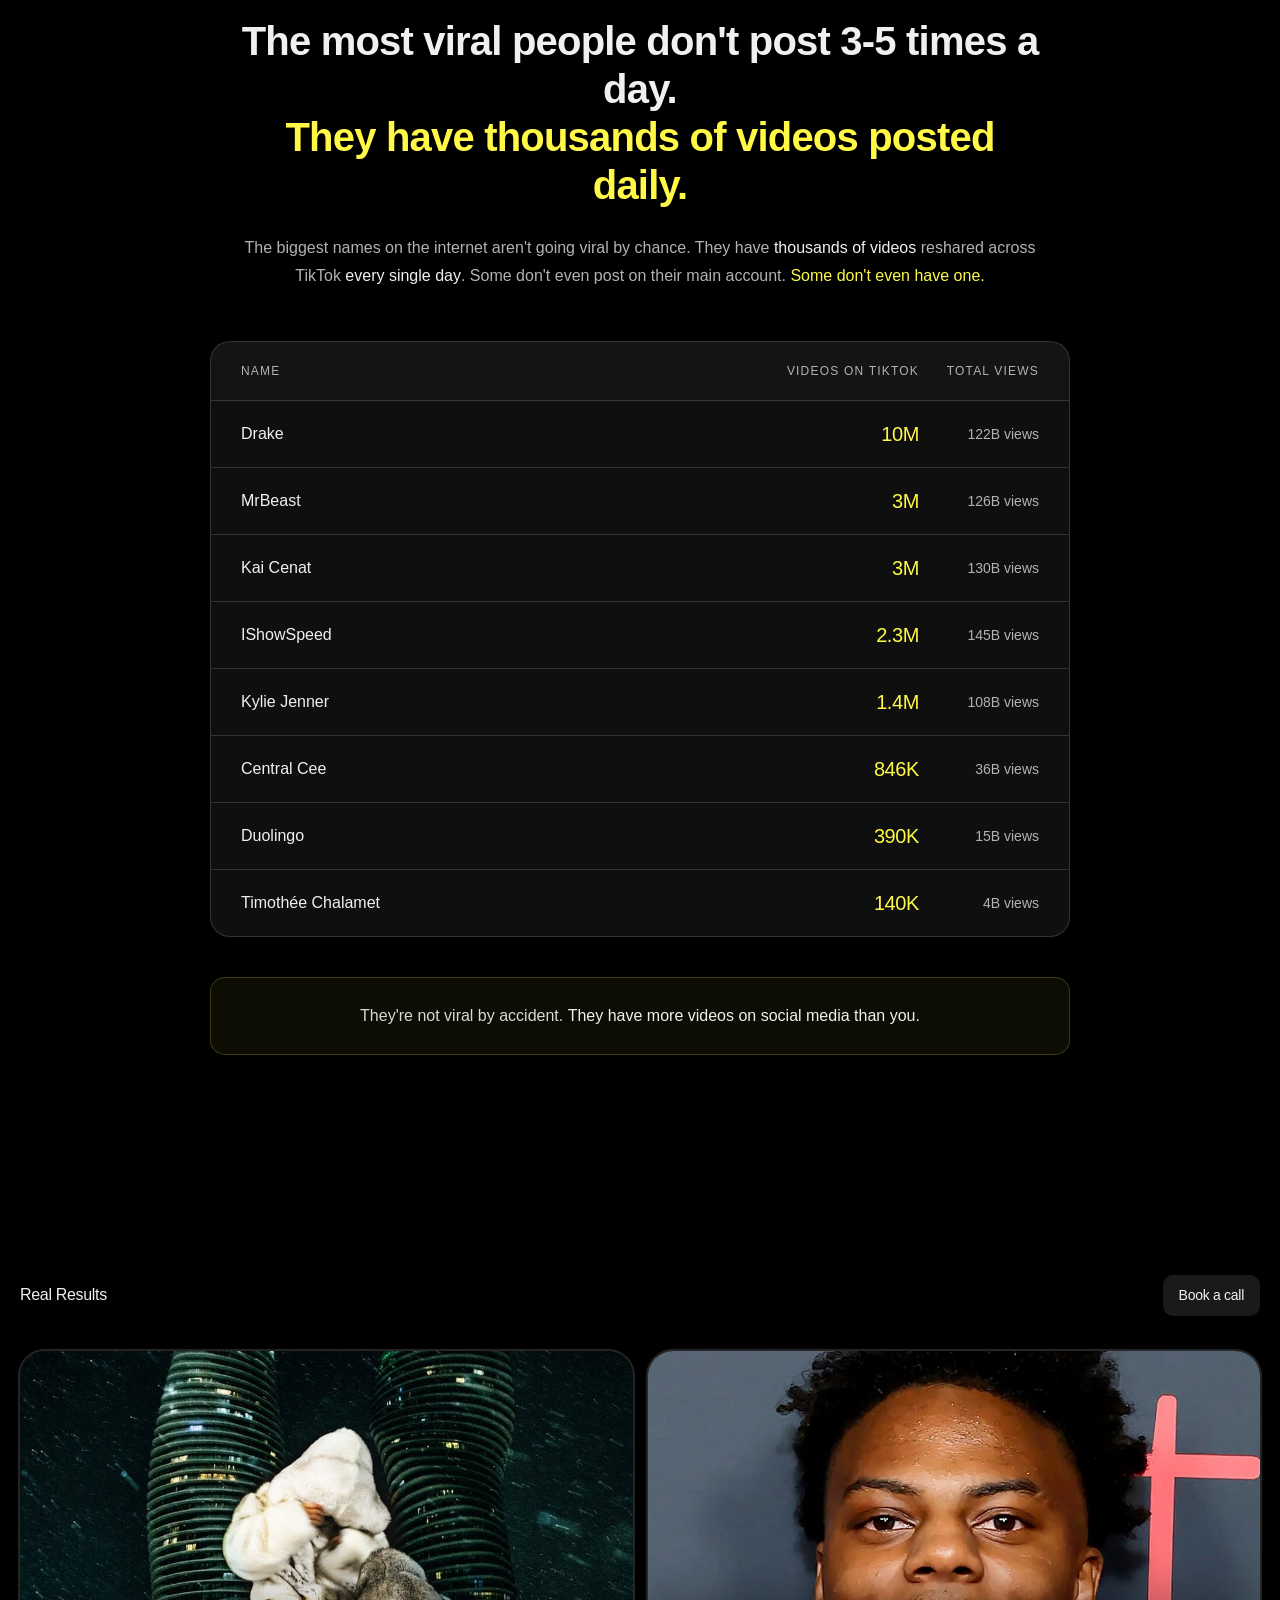
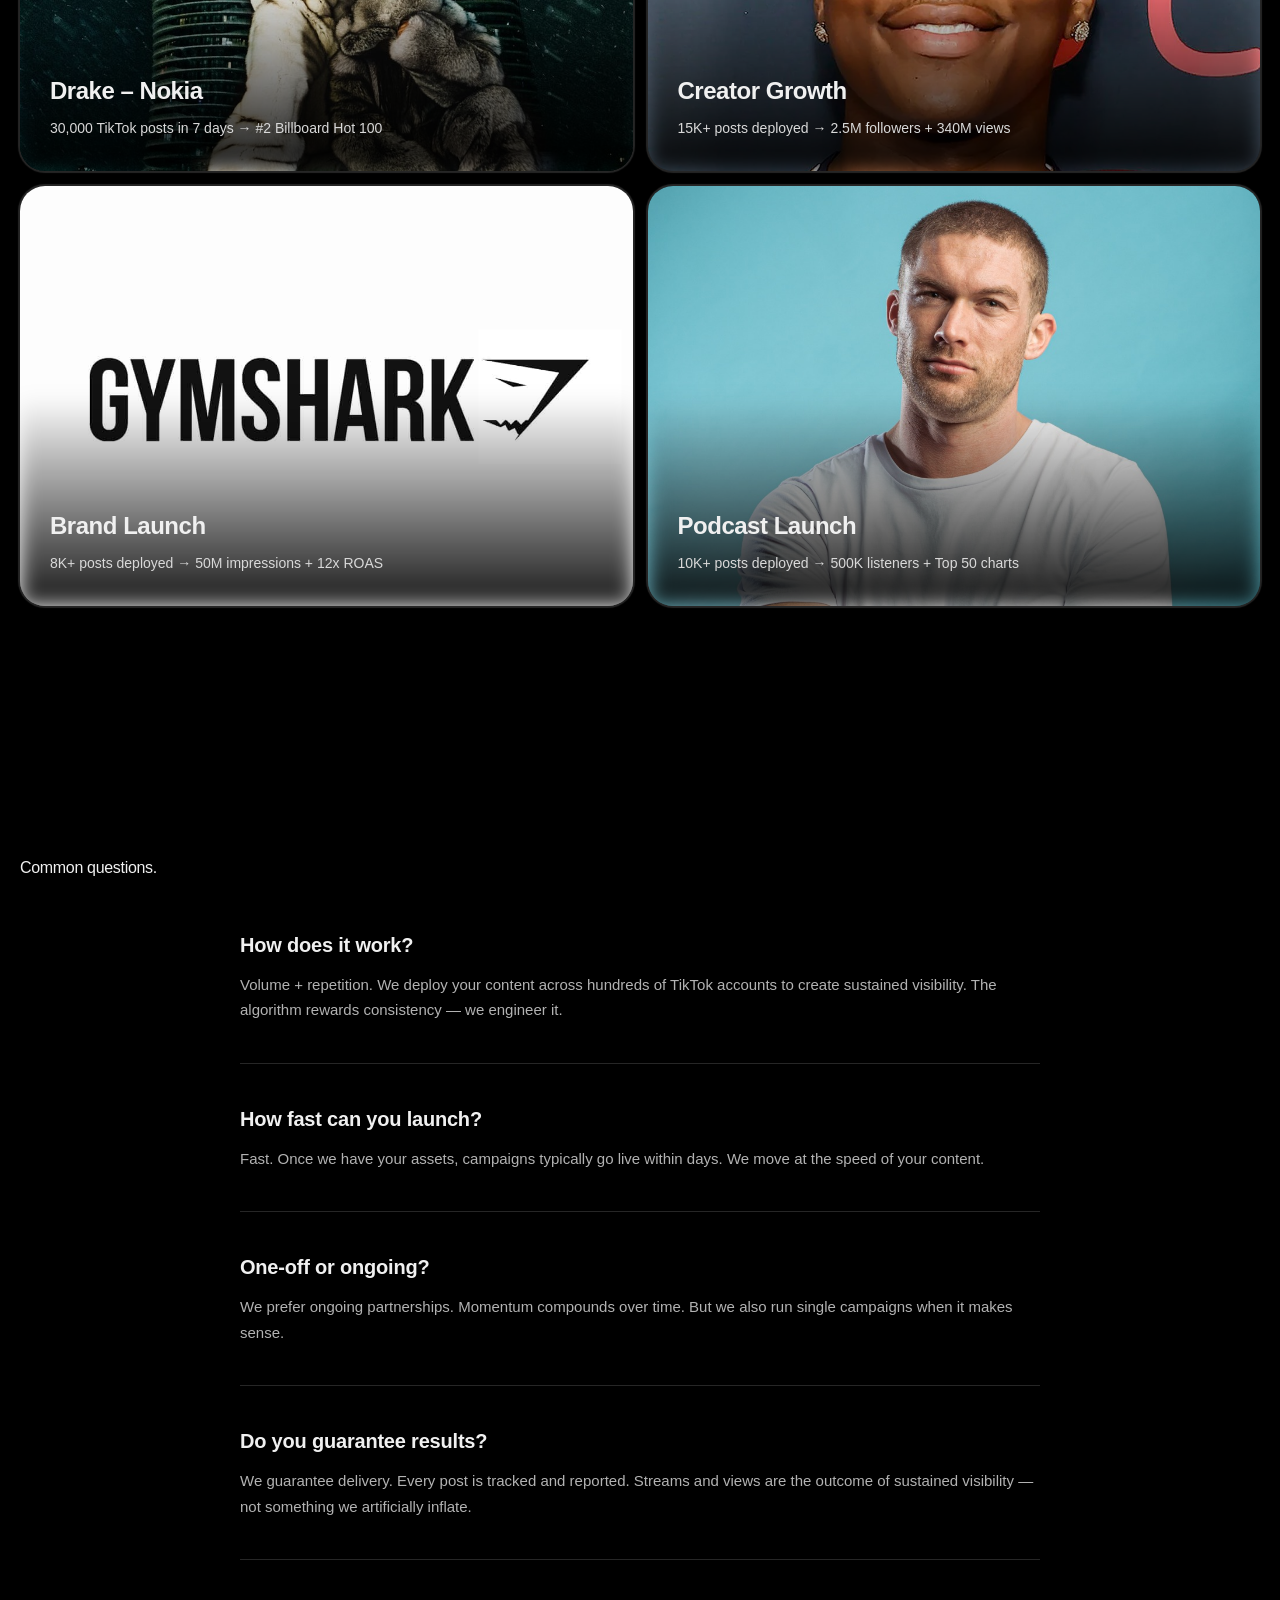
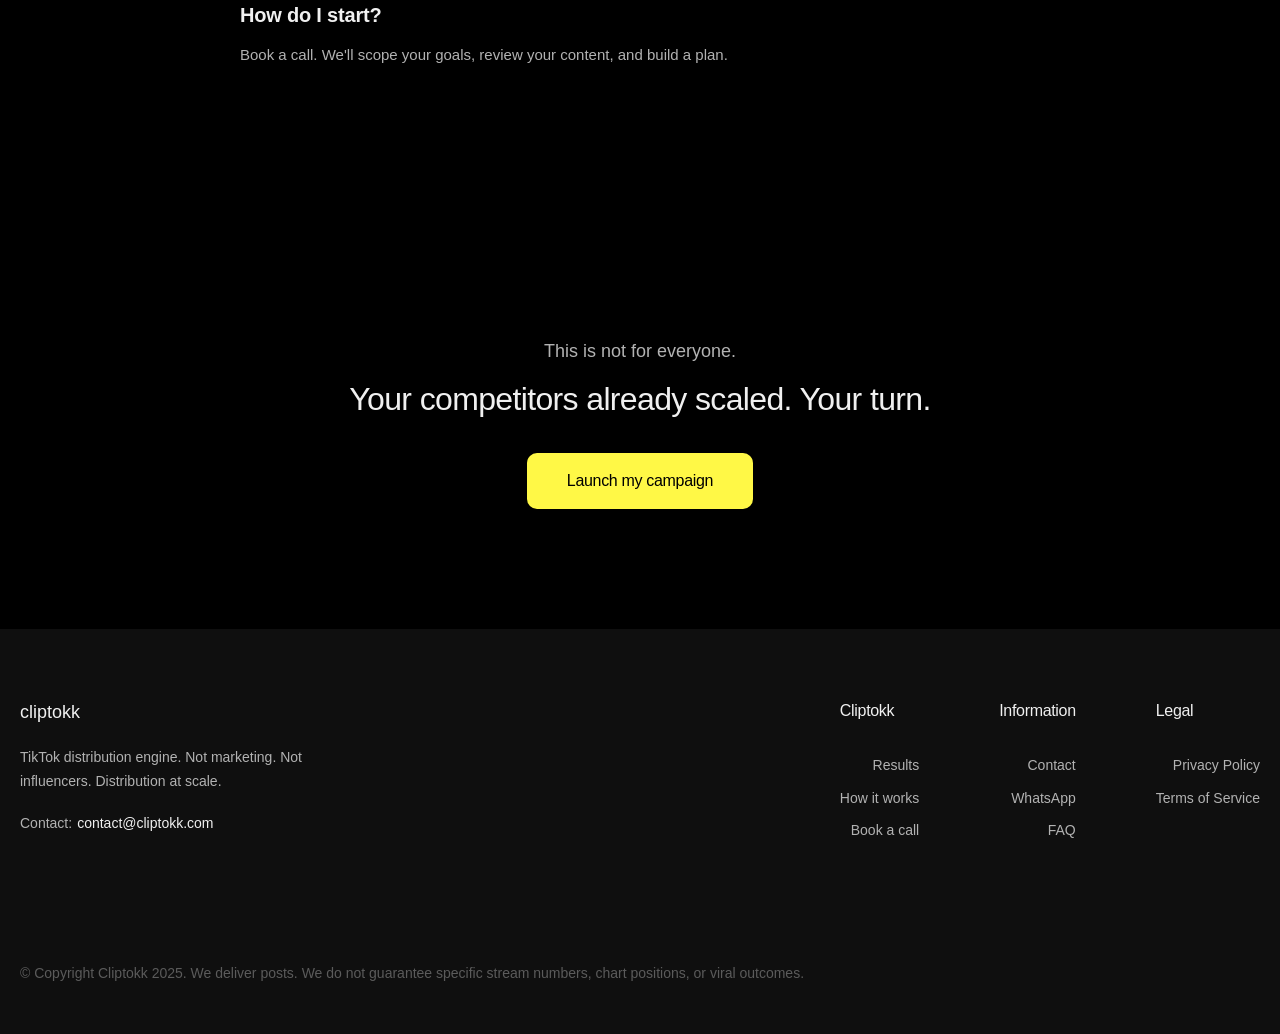
==== commit 91be0e1b: "Add viral distribution education section with stats table New section showing how top creators/artis" ====
--- a/index.html
+++ b/index.html
@@ -834,6 +834,150 @@
             content: '✓';
             color: var(--accent);
             font-weight: bold;
+        }
+
+        /* Viral Distribution Section */
+        .viral-section {
+            padding: 80px 20px 120px;
+            max-width: 900px;
+            margin: 0 auto;
+        }
+
+        .viral-intro {
+            max-width: 800px;
+            margin: 0 auto 50px;
+            text-align: center;
+        }
+
+        .viral-intro h2 {
+            font-size: clamp(28px, 4vw, 40px);
+            font-family: "Geist SemiBold", sans-serif;
+            color: var(--white);
+            margin-bottom: 25px;
+            letter-spacing: -0.02em;
+            line-height: 1.2;
+        }
+
+        .viral-intro p {
+            font-size: 16px;
+            font-family: "Geist Regular", sans-serif;
+            color: var(--gray);
+            line-height: 1.8;
+            margin-bottom: 15px;
+        }
+
+        .viral-intro .highlight {
+            color: var(--white);
+            font-family: "Geist SemiBold", sans-serif;
+        }
+
+        .viral-intro .accent {
+            color: var(--accent);
+        }
+
+        /* Table Style */
+        .viral-table {
+            background: var(--dark-card);
+            border: 1px solid var(--dark-border);
+            border-radius: 20px;
+            overflow: hidden;
+        }
+
+        .viral-table-header {
+            display: grid;
+            grid-template-columns: 1fr 150px 120px;
+            padding: 20px 30px;
+            border-bottom: 1px solid var(--dark-border);
+            background: rgba(255, 255, 255, 0.02);
+        }
+
+        .viral-table-header span {
+            font-size: 12px;
+            font-family: "Geist Medium", sans-serif;
+            color: var(--gray);
+            text-transform: uppercase;
+            letter-spacing: 0.1em;
+        }
+
+        .viral-table-header span:not(:first-child) {
+            text-align: right;
+        }
+
+        .viral-table-row {
+            display: grid;
+            grid-template-columns: 1fr 150px 120px;
+            padding: 18px 30px;
+            border-bottom: 1px solid var(--dark-border);
+            transition: background 0.2s;
+        }
+
+        .viral-table-row:last-child {
+            border-bottom: none;
+        }
+
+        .viral-table-row:hover {
+            background: rgba(255, 248, 70, 0.03);
+        }
+
+        .viral-table-name {
+            font-size: 16px;
+            font-family: "Geist Medium", sans-serif;
+            color: var(--white);
+            display: flex;
+            align-items: center;
+        }
+
+        .viral-table-videos {
+            font-size: 20px;
+            font-family: "Geist SemiBold", sans-serif;
+            color: var(--accent);
+            text-align: right;
+            letter-spacing: -0.02em;
+        }
+
+        .viral-table-views {
+            font-size: 14px;
+            font-family: "Geist Regular", sans-serif;
+            color: var(--gray);
+            text-align: right;
+            display: flex;
+            align-items: center;
+            justify-content: flex-end;
+        }
+
+        .viral-bottom-text {
+            text-align: center;
+            margin-top: 40px;
+            padding: 25px 30px;
+            background: rgba(255, 248, 70, 0.05);
+            border: 1px solid rgba(255, 248, 70, 0.2);
+            border-radius: 15px;
+        }
+
+        .viral-bottom-text p {
+            font-size: 16px;
+            font-family: "Geist Regular", sans-serif;
+            color: var(--gray-light);
+            line-height: 1.6;
+        }
+
+        .viral-bottom-text .highlight {
+            color: var(--white);
+            font-family: "Geist SemiBold", sans-serif;
+        }
+
+        @media (max-width: 768px) {
+            .viral-table-header,
+            .viral-table-row {
+                grid-template-columns: 1fr 100px 80px;
+                padding: 15px 20px;
+            }
+            .viral-table-videos {
+                font-size: 16px;
+            }
+            .viral-table-views {
+                font-size: 12px;
+            }
         }
 
         /* FAQ Simple */
@@ -1284,6 +1428,66 @@
         </div>
     </section>
 
+    <!-- Viral Distribution Education Section -->
+    <section class="viral-section">
+        <div class="viral-intro">
+            <h2>The most viral people don't post 3-5 times a day.<br><span style="color: var(--accent);">They have thousands of videos posted daily.</span></h2>
+            <p>The biggest names on the internet aren't going viral by chance. They have <span class="highlight">thousands of videos</span> reshared across TikTok <span class="highlight">every single day</span>. Some don't even post on their main account. <span class="accent">Some don't even have one.</span></p>
+        </div>
+
+        <div class="viral-table">
+            <div class="viral-table-header">
+                <span>Name</span>
+                <span>Videos on TikTok</span>
+                <span>Total Views</span>
+            </div>
+            <div class="viral-table-row">
+                <div class="viral-table-name">Drake</div>
+                <div class="viral-table-videos">10M</div>
+                <div class="viral-table-views">122B views</div>
+            </div>
+            <div class="viral-table-row">
+                <div class="viral-table-name">MrBeast</div>
+                <div class="viral-table-videos">3M</div>
+                <div class="viral-table-views">126B views</div>
+            </div>
+            <div class="viral-table-row">
+                <div class="viral-table-name">Kai Cenat</div>
+                <div class="viral-table-videos">3M</div>
+                <div class="viral-table-views">130B views</div>
+            </div>
+            <div class="viral-table-row">
+                <div class="viral-table-name">IShowSpeed</div>
+                <div class="viral-table-videos">2.3M</div>
+                <div class="viral-table-views">145B views</div>
+            </div>
+            <div class="viral-table-row">
+                <div class="viral-table-name">Kylie Jenner</div>
+                <div class="viral-table-videos">1.4M</div>
+                <div class="viral-table-views">108B views</div>
+            </div>
+            <div class="viral-table-row">
+                <div class="viral-table-name">Central Cee</div>
+                <div class="viral-table-videos">846K</div>
+                <div class="viral-table-views">36B views</div>
+            </div>
+            <div class="viral-table-row">
+                <div class="viral-table-name">Duolingo</div>
+                <div class="viral-table-videos">390K</div>
+                <div class="viral-table-views">15B views</div>
+            </div>
+            <div class="viral-table-row">
+                <div class="viral-table-name">Timothée Chalamet</div>
+                <div class="viral-table-videos">140K</div>
+                <div class="viral-table-views">4B views</div>
+            </div>
+        </div>
+
+        <div class="viral-bottom-text">
+            <p>They're not viral by accident. <span class="highlight">They have more videos on social media than you.</span></p>
+        </div>
+    </section>
+
     <!-- Results Section -->
     <section id="results" class="section">
         <div class="section-header">
